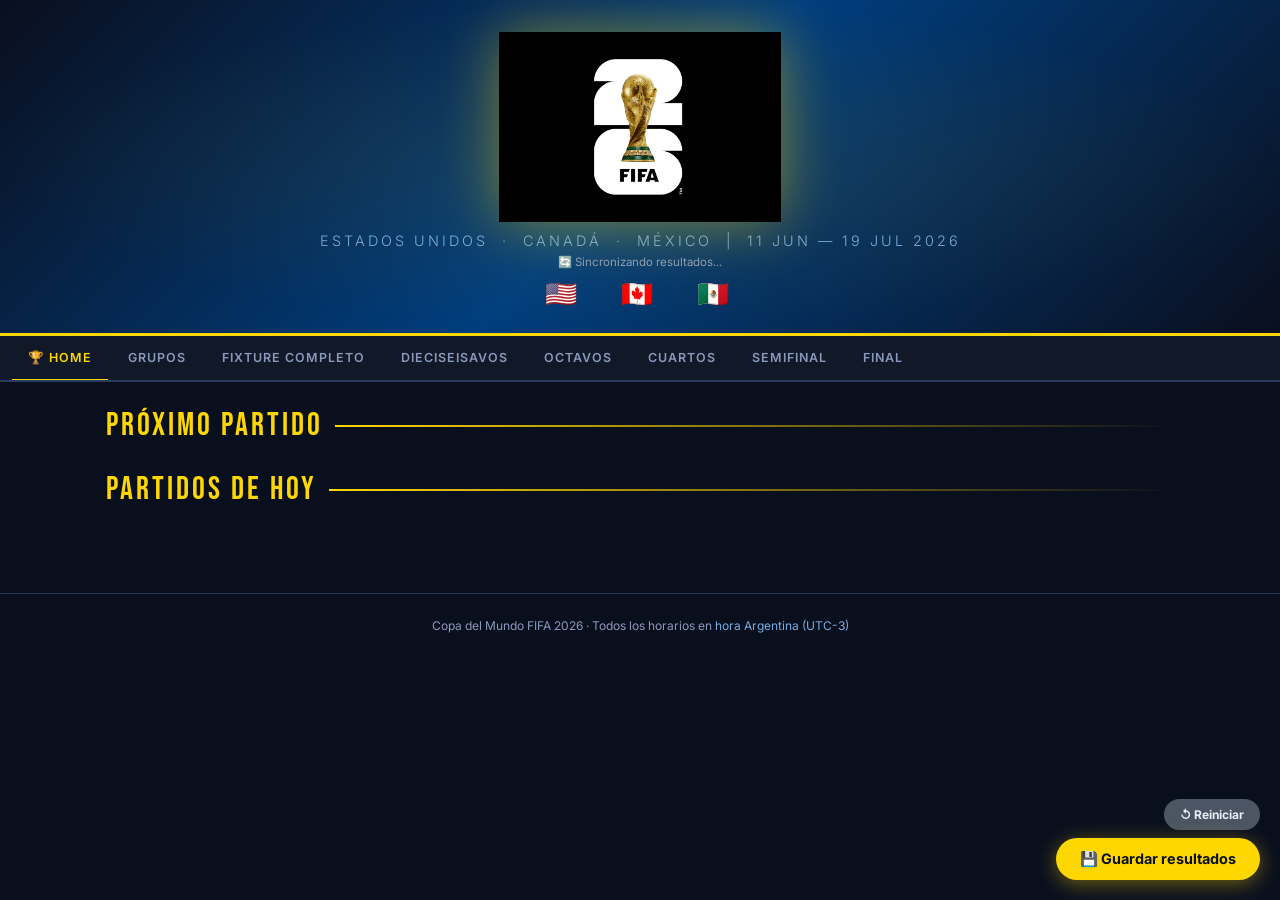
==== index.html @ e71cfb86 "Update index.html" ====
<!DOCTYPE html>
<html lang="es">
<head>
<meta charset="UTF-8">
<meta name="viewport" content="width=device-width, initial-scale=1.0">
<title>🏆 Mundial 2026 — Fixture Completo</title>
<style>
@import url('https://fonts.googleapis.com/css2?family=Bebas+Neue&family=Inter:wght@300;400;500;600;700&family=Noto+Color+Emoji&display=swap');
:root {
  --oro:#FFD700;--oro-oscuro:#C9A800;--azul-fifa:#003E7E;
  --bg:#0A0F1E;--bg2:#111827;--bg3:#1A2340;--card:#1E2B45;
  --borde:#2A3A5C;--texto:#E8EDF5;--gris:#8899BB;
  --arg1:#74ACDF;--arg2:#FFFFFF;
}
*{margin:0;padding:0;box-sizing:border-box;}
body{background:var(--bg);color:var(--texto);font-family:'Inter','Noto Color Emoji',sans-serif;min-height:100vh;}
.hero{background:linear-gradient(135deg,#0A0F1E 0%,#003E7E 50%,#0A0F1E 100%);text-align:center;padding:32px 20px 24px;border-bottom:3px solid var(--oro);position:relative;}
.hero::before{content:'';position:absolute;inset:0;background:radial-gradient(ellipse at 50% 50%,rgba(255,215,0,.08) 0%,transparent 70%);pointer-events:none;}
.hero-logo{height:190px;width:auto;object-fit:contain;margin-bottom:6px;filter:drop-shadow(0 0 30px rgba(255,215,0,.45));position:relative;}
@media(max-width:600px){.hero-logo{height:130px;}}
.hero-sub{font-size:.9rem;color:var(--arg1);letter-spacing:3px;text-transform:uppercase;font-weight:300;}
.hero-flags{font-size:26px;margin-top:10px;letter-spacing:6px;font-family:'Noto Color Emoji',sans-serif;}
.nav{display:flex;overflow-x:auto;background:var(--bg2);border-bottom:2px solid var(--borde);padding:0 12px;gap:4px;position:sticky;top:0;z-index:100;scrollbar-width:none;}
.nav::-webkit-scrollbar{display:none;}
.tab-btn{padding:14px 16px;background:none;border:none;color:var(--gris);font-family:'Inter',sans-serif;font-weight:600;font-size:.78rem;letter-spacing:1px;text-transform:uppercase;cursor:pointer;white-space:nowrap;border-bottom:3px solid transparent;margin-bottom:-2px;transition:color .2s,border-color .2s;}
.tab-btn:hover{color:var(--texto);}
.tab-btn.active{color:var(--oro);border-bottom-color:var(--oro);}
.section{display:none;padding:24px 16px 64px;max-width:1100px;margin:0 auto;}
.section.active{display:block;}
.arg-banner{background:linear-gradient(135deg,var(--arg1) 0%,#fff 50%,var(--arg1) 100%);border-radius:12px;padding:16px 24px;margin-bottom:24px;display:flex;align-items:center;gap:16px;color:#003087;}
.arg-banner .flag{font-size:40px;font-family:'Noto Color Emoji',sans-serif;}
.arg-banner h2{font-family:'Bebas Neue',sans-serif;font-size:1.8rem;letter-spacing:2px;}
.arg-banner p{font-size:.85rem;font-weight:500;opacity:.8;}
.sec-title{font-family:'Bebas Neue',sans-serif;font-size:2rem;letter-spacing:3px;color:var(--oro);margin-bottom:20px;display:flex;align-items:center;gap:12px;}
.sec-title::after{content:'';flex:1;height:2px;background:linear-gradient(90deg,var(--oro) 0%,transparent 100%);}
.grupos-grid{display:grid;grid-template-columns:repeat(auto-fill,minmax(320px,1fr));gap:20px;}
.grupo-card{background:var(--card);border:1px solid var(--borde);border-radius:12px;overflow:hidden;}
.grupo-header{background:var(--azul-fifa);padding:12px 16px;display:flex;justify-content:space-between;align-items:center;}
.grupo-header h3{font-family:'Bebas Neue',sans-serif;font-size:1.3rem;letter-spacing:2px;color:var(--oro);}
.grupo-header .equipo-list{font-size:1.1rem;font-family:'Noto Color Emoji',sans-serif;}
.tabla-pos{width:100%;border-collapse:collapse;font-size:.82rem;}
.tabla-pos thead tr{background:var(--bg3);}
.tabla-pos th{padding:8px;text-align:center;color:var(--gris);font-weight:600;font-size:.7rem;letter-spacing:1px;text-transform:uppercase;}
.tabla-pos th:first-child{text-align:left;padding-left:12px;}
.tabla-pos td{padding:8px;text-align:center;border-top:1px solid var(--borde);}
.tabla-pos td:first-child{text-align:left;padding-left:12px;font-weight:600;}
.tabla-pos tr.clasifica td{background:rgba(0,102,51,.15);}
.tabla-pos tr.clasifica-3ro td{background:rgba(0,62,126,.15);}
.tabla-pos .pts{font-weight:700;color:var(--oro);}
.dg-pos{color:#4ade80;}.dg-neg{color:#f87171;}
.dia-grupo{margin-bottom:28px;}
.dia-label{font-size:.75rem;font-weight:700;letter-spacing:2px;text-transform:uppercase;color:var(--gris);padding:6px 12px;background:var(--bg3);border-radius:6px;margin-bottom:10px;display:inline-block;}
.partido-row{background:var(--card);border:1px solid var(--borde);border-radius:10px;padding:14px 16px;margin-bottom:8px;display:grid;grid-template-columns:1fr auto 1fr;align-items:center;gap:12px;transition:border-color .2s;}
.partido-row:hover{border-color:var(--arg1);}
.partido-row.argentina{border-left:4px solid var(--arg1);background:linear-gradient(90deg,rgba(116,172,223,.08),var(--card));}
.equipo-lado{display:flex;align-items:center;gap:10px;min-width:0;}
.equipo-lado.derecha{flex-direction:row-reverse;text-align:right;}
.bandera{font-size:22px;flex-shrink:0;font-family:'Noto Color Emoji',sans-serif;}
.equipo-nombre{font-weight:600;font-size:.92rem;overflow:hidden;text-overflow:ellipsis;white-space:nowrap;}
.equipo-nombre small{display:block;font-size:.68rem;color:var(--gris);font-weight:400;margin-top:1px;}
.marcador{display:flex;align-items:center;gap:6px;flex-shrink:0;}
.gol-input{width:42px;height:42px;background:var(--bg3);border:2px solid var(--borde);border-radius:8px;color:var(--texto);font-size:1.3rem;font-weight:700;text-align:center;cursor:pointer;transition:border-color .2s,background .2s;-moz-appearance:textfield;}
.gol-input::-webkit-outer-spin-button,.gol-input::-webkit-inner-spin-button{-webkit-appearance:none;}
.gol-input:focus{outline:none;border-color:var(--oro);background:var(--bg2);}
.gol-input.filled{background:rgba(255,215,0,.08);border-color:var(--oro-oscuro);}
.gol-input:disabled{opacity:.3;cursor:not-allowed;}
.vs-sep{color:var(--gris);font-size:.75rem;font-weight:700;}
.hora-badge{font-size:.72rem;color:var(--arg1);font-weight:600;display:block;text-align:center;margin-top:3px;}
.sede-badge{font-size:.65rem;color:var(--gris);display:block;text-align:center;}
.arg-match-banner{background:linear-gradient(90deg,rgba(116,172,223,.15),rgba(116,172,223,.05));border:1px solid var(--arg1);border-radius:10px;padding:10px 16px;margin-bottom:16px;font-size:.8rem;color:var(--arg1);display:flex;align-items:center;gap:8px;}
.elim-section{background:var(--card);border:1px solid var(--borde);border-radius:12px;padding:20px;margin-bottom:24px;}
.elim-title{font-family:'Bebas Neue',sans-serif;font-size:1.4rem;letter-spacing:2px;color:var(--oro);margin-bottom:16px;border-bottom:1px solid var(--borde);padding-bottom:10px;}
.bracket-grid{display:grid;grid-template-columns:repeat(auto-fill,minmax(280px,1fr));gap:12px;}
.bracket-match{background:var(--bg3);border:1px solid var(--borde);border-radius:8px;overflow:hidden;}
.bracket-match-header{background:var(--bg2);padding:6px 12px;font-size:.68rem;color:var(--gris);font-weight:700;letter-spacing:1px;text-transform:uppercase;display:flex;justify-content:space-between;}
.bracket-equipo{display:flex;align-items:center;gap:10px;padding:10px 12px;border-bottom:1px solid var(--borde);}
.bracket-equipo:last-child{border-bottom:none;}
.bracket-equipo .bandera{font-size:18px;}
.bracket-equipo .nombre{font-weight:600;font-size:.85rem;flex:1;}
.bracket-equipo .nombre.pendiente{color:var(--gris);font-style:italic;font-size:.75rem;font-weight:400;}
  .bracket-equipo .bnd-small{font-size:16px;min-width:20px;text-align:center;color:var(--gris);}
.bracket-equipo .gol-input{width:36px;height:36px;font-size:1.1rem;}
.bracket-equipo.ganador{background:rgba(255,215,0,.07);}
.bracket-equipo.ganador .nombre{color:var(--oro);}
.clasificados-panel{background:var(--card);border:1px solid var(--borde);border-radius:12px;padding:20px;margin-bottom:24px;}
.cls-grid{display:grid;grid-template-columns:repeat(auto-fill,minmax(150px,1fr));gap:10px;margin-top:12px;}
.cls-item{background:var(--bg3);border:1px solid var(--borde);border-radius:8px;padding:10px;text-align:center;font-size:.8rem;}
.cls-item .bnd{font-size:22px;margin-bottom:4px;font-family:'Noto Color Emoji',sans-serif;}
.cls-item .nmbr{font-weight:600;font-size:.85rem;}
.cls-item .pos{font-size:.68rem;color:var(--gris);margin-top:2px;}
.cls-item.argentina-cls{border-color:var(--arg1);background:rgba(116,172,223,.1);}
.terceros-tabla{width:100%;border-collapse:collapse;font-size:.82rem;margin-bottom:16px;}
.terceros-tabla th{background:var(--bg3);padding:8px 12px;text-align:left;color:var(--gris);font-size:.7rem;font-weight:700;letter-spacing:1px;text-transform:uppercase;}
.terceros-tabla td{padding:8px 12px;border-top:1px solid var(--borde);}
.terceros-tabla tr.clasificado-3ro td{background:rgba(0,62,126,.15);}
.terceros-tabla .pts{font-weight:700;color:var(--oro);}
.save-bar{position:fixed;bottom:20px;right:20px;z-index:200;display:flex;flex-direction:column;gap:8px;align-items:flex-end;}
.save-btn{background:var(--oro);color:#0A0F1E;border:none;border-radius:50px;padding:12px 24px;font-family:'Inter',sans-serif;font-weight:700;font-size:.9rem;cursor:pointer;box-shadow:0 4px 20px rgba(255,215,0,.4);transition:transform .15s,box-shadow .15s;}
.save-btn:hover{transform:scale(1.05);box-shadow:0 6px 28px rgba(255,215,0,.6);}
.save-btn.reset{background:#4B5563;color:var(--texto);box-shadow:none;font-size:.75rem;padding:8px 16px;}
.saved-msg{background:#1A3A2A;color:#4ade80;border:1px solid #2d6a4f;border-radius:8px;padding:8px 16px;font-size:.8rem;font-weight:600;opacity:0;transition:opacity .3s;}
.saved-msg.show{opacity:1;}
footer{text-align:center;padding:24px;color:var(--gris);font-size:.75rem;border-top:1px solid var(--borde);}
footer span{color:var(--arg1);}
@media(max-width:600px){.equipo-nombre{font-size:.8rem;}.gol-input{width:38px;height:38px;font-size:1.1rem;}.partido-row{padding:10px 12px;gap:8px;}}

.home-card{
  background:#111827;
  border:1px solid #1f2937;
  border-radius:14px;
  padding:20px;
  margin-bottom:20px;
  text-align:center;
}

.home-teams{
  display:flex;
  justify-content:space-between;
  align-items:center;
  font-size:1.3rem;
}

.countdown{
  display:flex;
  justify-content:center;
  gap:10px;
  margin-top:20px;
}

.cd{
  background:#0f172a;
  padding:10px;
  border-radius:10px;
  min-width:70px;
}

.cd-num{
  font-size:1.4rem;
  font-weight:bold;
}


</style>
</head>
<body>

<div class="hero">
  <img src="[data-uri]" alt="FIFA World Cup 2026" class="hero-logo">
  <p class="hero-sub">Estados Unidos &nbsp;·&nbsp; Canadá &nbsp;·&nbsp; México &nbsp;|&nbsp; 11 Jun — 19 Jul 2026</p>
  <div id="sync-status" style="font-size:.72rem;color:var(--gris);margin-top:6px;">🔄 Sincronizando resultados...</div>
  <div class="hero-flags">🇺🇸 🇨🇦 🇲🇽</div>
</div>

<nav class="nav">
  <button class="tab-btn active" onclick="showTab('home',this)">🏆 Home</button>
  <button class="tab-btn" onclick="showTab('grupos',this)">Grupos</button>
  <button class="tab-btn" onclick="showTab('fixture',this)">Fixture Completo</button>
  <button class="tab-btn" onclick="showTab('dieciseisavos',this)">Dieciseisavos</button>
  <button class="tab-btn" onclick="showTab('octavos',this)">Octavos</button>
  <button class="tab-btn" onclick="showTab('cuartos',this)">Cuartos</button>
  <button class="tab-btn" onclick="showTab('semis',this)">Semifinal</button>
  <button class="tab-btn" onclick="showTab('final',this)">Final</button>
</nav>

<div id="tab-home" class="section active">
  <div class="sec-title">Próximo Partido</div>
  <div id="next-match-panel"></div>
  <div class="sec-title" style="margin-top:25px">
    Partidos de Hoy
  </div>
  <div id="today-matches"></div>
</div>

<!-- GRUPOS -->
<div id="tab-grupos" class="section">
  <div class="sec-title">Fase de Grupos</div>
  <div style="margin-bottom:16px;font-size:.82rem;color:var(--gris);">Los 2 primeros de cada grupo + los 8 mejores terceros clasifican a dieciseisavos.</div>
  <div class="grupos-grid" id="grupos-container"></div>
  <div style="margin-top:32px;" class="sec-title">Mejores Terceros</div>
  <div class="clasificados-panel">
    <div style="font-size:.82rem;color:var(--gris);margin-bottom:12px;">De los 12 grupos, los 8 mejores terceros clasifican. Ordenados por puntos, diferencia de gol y goles a favor.</div>
    <table class="terceros-tabla" id="tabla-terceros">
      <thead><tr><th>#</th><th>Equipo</th><th>Grupo</th><th>J</th><th>G</th><th>E</th><th>P</th><th>GF</th><th>GC</th><th>DG</th><th>Pts</th></tr></thead>
      <tbody></tbody>
    </table>
  </div>
</div>

<!-- FIXTURE -->
<div id="tab-fixture" class="section">
  <div class="sec-title">Fixture Completo</div>
  <div style="font-size:.82rem;color:var(--gris);margin-bottom:20px;">Todos los horarios en hora Argentina (UTC-3). Ingresá los resultados para actualizar las tablas y el bracket.</div>
  <div id="fixture-completo"></div>
</div>

<!-- DIECISEISAVOS -->
<div id="tab-dieciseisavos" class="section">
  <div class="sec-title">Dieciseisavos de Final</div>
  <div style="font-size:.82rem;color:var(--gris);margin-bottom:16px;">32 clasificados: 1° y 2° de cada grupo + 8 mejores terceros. Los equipos aparecen automáticamente al cargar resultados de grupos.</div>
  <div class="clasificados-panel" style="margin-bottom:24px;">
    <div class="elim-title">32 Clasificados</div>
    <div id="cls-info" style="font-size:.8rem;color:var(--gris);margin-bottom:8px;">Los clasificados se mostrarán a medida que se carguen resultados.</div>
    <div class="cls-grid" id="grid-clasificados-16"></div>
  </div>
  <div class="elim-section">
    <div class="elim-title">16 Partidos — 28 Jun al 3 Jul 2026</div>
    <div class="bracket-grid" id="bracket-r16"></div>
  </div>
</div>

<!-- OCTAVOS -->
<div id="tab-octavos" class="section">
  <div class="sec-title">Octavos de Final</div>
  <div style="font-size:.82rem;color:var(--gris);margin-bottom:16px;">Se completa con los ganadores de dieciseisavos.</div>
  <div class="elim-section">
    <div class="elim-title">8 Partidos — 4 al 7 Jul 2026</div>
    <div class="bracket-grid" id="bracket-qf"></div>
  </div>
</div>

<!-- CUARTOS -->
<div id="tab-cuartos" class="section">
  <div class="sec-title">Cuartos de Final</div>
  <div style="font-size:.82rem;color:var(--gris);margin-bottom:16px;">Se completa con los ganadores de octavos.</div>
  <div class="elim-section">
    <div class="elim-title">4 Partidos — 9 al 11 Jul 2026</div>
    <div class="bracket-grid" id="bracket-sf"></div>
  </div>
</div>

<!-- SEMIFINAL -->
<div id="tab-semis" class="section">
  <div class="sec-title">Semifinales</div>
  <div style="font-size:.82rem;color:var(--gris);margin-bottom:16px;">Se completa con los ganadores de cuartos.</div>
  <div class="elim-section">
    <div class="elim-title">2 Partidos — 14 y 15 Jul 2026</div>
    <div class="bracket-grid" id="bracket-semi"></div>
  </div>
  <div class="elim-section" style="margin-top:20px;">
    <div class="elim-title">Tercer Puesto — 18 Jul · Miami</div>
    <div class="bracket-grid" id="bracket-ter"></div>
  </div>
</div>

<!-- FINAL -->
<div id="tab-final" class="section">
  <div class="sec-title">La Gran Final</div>
  <div style="text-align:center;padding:16px 0 24px;">
    <div style="font-size:3rem;margin-bottom:6px;">🏆</div>
    <div style="font-family:'Bebas Neue',sans-serif;font-size:1.8rem;color:var(--gris);letter-spacing:3px;">19 de Julio de 2026</div>
    <div style="color:var(--gris);font-size:.85rem;margin-top:4px;">MetLife Stadium · East Rutherford, Nueva Jersey</div>
  </div>
  <div class="elim-section">
    <div class="elim-title">Final — 19 Jul 2026 · Nueva Jersey</div>
    <div class="bracket-grid" id="bracket-fin"></div>
  </div>
  <div id="campeon-panel" style="display:none;text-align:center;padding:32px;background:var(--card);border-radius:16px;border:2px solid var(--oro);margin-top:20px;">
    <div style="font-size:4rem;">🏆</div>
    <div style="font-family:'Bebas Neue',sans-serif;font-size:2.5rem;color:var(--oro);letter-spacing:4px;margin-top:8px;">CAMPEÓN DEL MUNDO 2026</div>
    <div id="campeon-nombre" style="font-size:2rem;margin-top:12px;"></div>
  </div>
</div>

<!-- SAVE BAR -->
<div class="save-bar">
  <div class="saved-msg" id="saved-msg">✓ Resultados guardados</div>
  <button class="save-btn reset" onclick="resetAll()">↺ Reiniciar</button>
  <button class="save-btn" onclick="saveAll()">💾 Guardar resultados</button>
</div>

<footer><p>Copa del Mundo FIFA 2026 · Todos los horarios en <span>hora Argentina (UTC-3)</span></p></footer>

<script>
// ============================================================
// DATOS GRUPOS
// ============================================================
const GRUPOS = {
  A:{equipos:[{nombre:'México',bandera:'🇲🇽'},{nombre:'Sudáfrica',bandera:'🇿🇦'},{nombre:'Corea del Sur',bandera:'🇰🇷'},{nombre:'Rep. Checa',bandera:'🇨🇿'}]},
  B:{equipos:[{nombre:'Canadá',bandera:'🇨🇦'},{nombre:'Bosnia-Herz.',bandera:'🇧🇦'},{nombre:'Qatar',bandera:'🇶🇦'},{nombre:'Suiza',bandera:'🇨🇭'}]},
  C:{equipos:[{nombre:'Brasil',bandera:'🇧🇷'},{nombre:'Marruecos',bandera:'🇲🇦'},{nombre:'Haití',bandera:'🇭🇹'},{nombre:'Escocia',bandera:'🏴󠁧󠁢󠁳󠁣󠁴󠁿'}]},
  D:{equipos:[{nombre:'EE.UU.',bandera:'🇺🇸'},{nombre:'Paraguay',bandera:'🇵🇾'},{nombre:'Australia',bandera:'🇦🇺'},{nombre:'Turquía',bandera:'🇹🇷'}]},
  E:{equipos:[{nombre:'Alemania',bandera:'🇩🇪'},{nombre:'Curazao',bandera:'🇨🇼'},{nombre:'Costa de Marfil',bandera:'🇨🇮'},{nombre:'Ecuador',bandera:'🇪🇨'}]},
  F:{equipos:[{nombre:'Países Bajos',bandera:'🇳🇱'},{nombre:'Japón',bandera:'🇯🇵'},{nombre:'Suecia',bandera:'🇸🇪'},{nombre:'Túnez',bandera:'🇹🇳'}]},
  G:{equipos:[{nombre:'Bélgica',bandera:'🇧🇪'},{nombre:'Egipto',bandera:'🇪🇬'},{nombre:'Irán',bandera:'🇮🇷'},{nombre:'Nueva Zelanda',bandera:'🇳🇿'}]},
  H:{equipos:[{nombre:'España',bandera:'🇪🇸'},{nombre:'Cabo Verde',bandera:'🇨🇻'},{nombre:'Arabia Saudita',bandera:'🇸🇦'},{nombre:'Uruguay',bandera:'🇺🇾'}]},
  I:{equipos:[{nombre:'Francia',bandera:'🇫🇷'},{nombre:'Senegal',bandera:'🇸🇳'},{nombre:'Irak',bandera:'🇮🇶'},{nombre:'Noruega',bandera:'🇳🇴'}]},
  J:{equipos:[{nombre:'Argentina',bandera:'🇦🇷'},{nombre:'Argelia',bandera:'🇩🇿'},{nombre:'Austria',bandera:'🇦🇹'},{nombre:'Jordania',bandera:'🇯🇴'}]},
  K:{equipos:[{nombre:'Portugal',bandera:'🇵🇹'},{nombre:'RD Congo',bandera:'🇨🇩'},{nombre:'Uzbekistán',bandera:'🇺🇿'},{nombre:'Colombia',bandera:'🇨🇴'}]},
  L:{equipos:[{nombre:'Inglaterra',bandera:'🏴󠁧󠁢󠁥󠁮󠁧󠁿'},{nombre:'Croacia',bandera:'🇭🇷'},{nombre:'Ghana',bandera:'🇬🇭'},{nombre:'Panamá',bandera:'🇵🇦'}]},
};

// ============================================================
// FIXTURE FASE DE GRUPOS
// ============================================================
const PARTIDOS_GRUPOS = [
  {id:'A1',g:'A',h:'México',v:'Sudáfrica',fecha:'Jue 11 Jun',hora:'16:00',sede:'Ciudad de México'},
  {id:'A2',g:'A',h:'Corea del Sur',v:'Rep. Checa',fecha:'Jue 11 Jun',hora:'23:00',sede:'Guadalajara'},
  {id:'B1',g:'B',h:'Canadá',v:'Bosnia-Herz.',fecha:'Vie 12 Jun',hora:'16:00',sede:'Toronto'},
  {id:'D1',g:'D',h:'EE.UU.',v:'Paraguay',fecha:'Vie 12 Jun',hora:'22:00',sede:'Los Ángeles'},
  {id:'B2',g:'B',h:'Qatar',v:'Suiza',fecha:'Sáb 13 Jun',hora:'16:00',sede:'San Francisco'},
  {id:'C1',g:'C',h:'Brasil',v:'Marruecos',fecha:'Sáb 13 Jun',hora:'19:00',sede:'Nueva Jersey'},
  {id:'C2',g:'C',h:'Haití',v:'Escocia',fecha:'Sáb 13 Jun',hora:'22:00',sede:'Boston'},
  {id:'D2',g:'D',h:'Australia',v:'Turquía',fecha:'Dom 14 Jun',hora:'01:00',sede:'Vancouver'},
  {id:'E1',g:'E',h:'Alemania',v:'Curazao',fecha:'Dom 14 Jun',hora:'14:00',sede:'Houston'},
  {id:'F1',g:'F',h:'Países Bajos',v:'Japón',fecha:'Dom 14 Jun',hora:'17:00',sede:'Dallas'},
  {id:'E2',g:'E',h:'Costa de Marfil',v:'Ecuador',fecha:'Dom 14 Jun',hora:'20:00',sede:'Philadelphia'},
  {id:'F2',g:'F',h:'Suecia',v:'Túnez',fecha:'Dom 14 Jun',hora:'23:00',sede:'Monterrey'},
  {id:'H1',g:'H',h:'España',v:'Cabo Verde',fecha:'Lun 15 Jun',hora:'13:00',sede:'Atlanta'},
  {id:'G1',g:'G',h:'Bélgica',v:'Egipto',fecha:'Lun 15 Jun',hora:'16:00',sede:'Seattle'},
  {id:'H2',g:'H',h:'Arabia Saudita',v:'Uruguay',fecha:'Lun 15 Jun',hora:'19:00',sede:'Miami'},
  {id:'G2',g:'G',h:'Irán',v:'Nueva Zelanda',fecha:'Lun 15 Jun',hora:'22:00',sede:'Los Ángeles'},
  {id:'I1',g:'I',h:'Francia',v:'Senegal',fecha:'Mar 16 Jun',hora:'16:00',sede:'Nueva Jersey'},
  {id:'I2',g:'I',h:'Irak',v:'Noruega',fecha:'Mar 16 Jun',hora:'19:00',sede:'Boston'},
  {id:'J1',g:'J',h:'Argentina',v:'Argelia',fecha:'Mar 16 Jun',hora:'22:00',sede:'Kansas City (Arrowhead)'},
  {id:'J2',g:'J',h:'Austria',v:'Jordania',fecha:'Mié 17 Jun',hora:'00:00',sede:'San Francisco (Levis)'},
  {id:'K1',g:'K',h:'Portugal',v:'RD Congo',fecha:'Mié 17 Jun',hora:'14:00',sede:'Houston'},
  {id:'L1',g:'L',h:'Inglaterra',v:'Croacia',fecha:'Mié 17 Jun',hora:'17:00',sede:'Dallas'},
  {id:'L2',g:'L',h:'Ghana',v:'Panamá',fecha:'Mié 17 Jun',hora:'20:00',sede:'Toronto'},
  {id:'K2',g:'K',h:'Uzbekistán',v:'Colombia',fecha:'Mié 17 Jun',hora:'23:00',sede:'Ciudad de México'},
  {id:'A3',g:'A',h:'Rep. Checa',v:'Sudáfrica',fecha:'Jue 18 Jun',hora:'13:00',sede:'Atlanta'},
  {id:'B3',g:'B',h:'Suiza',v:'Bosnia-Herz.',fecha:'Jue 18 Jun',hora:'16:00',sede:'Los Ángeles'},
  {id:'B4',g:'B',h:'Canadá',v:'Qatar',fecha:'Jue 18 Jun',hora:'19:00',sede:'Vancouver'},
  {id:'A4',g:'A',h:'México',v:'Corea del Sur',fecha:'Jue 18 Jun',hora:'22:00',sede:'Guadalajara'},
  {id:'D3',g:'D',h:'EE.UU.',v:'Australia',fecha:'Vie 19 Jun',hora:'16:00',sede:'Seattle'},
  {id:'C3',g:'C',h:'Escocia',v:'Marruecos',fecha:'Vie 19 Jun',hora:'19:00',sede:'Boston'},
  {id:'C4',g:'C',h:'Brasil',v:'Haití',fecha:'Vie 19 Jun',hora:'21:30',sede:'Philadelphia'},
  {id:'D4',g:'D',h:'Turquía',v:'Paraguay',fecha:'Sáb 20 Jun',hora:'00:00',sede:'San Francisco'},
  {id:'F3',g:'F',h:'Países Bajos',v:'Suecia',fecha:'Sáb 20 Jun',hora:'14:00',sede:'Houston'},
  {id:'E3',g:'E',h:'Alemania',v:'Costa de Marfil',fecha:'Sáb 20 Jun',hora:'17:00',sede:'Toronto'},
  {id:'E4',g:'E',h:'Ecuador',v:'Curazao',fecha:'Sáb 20 Jun',hora:'23:00',sede:'Kansas City'},
  {id:'F4',g:'F',h:'Túnez',v:'Japón',fecha:'Dom 21 Jun',hora:'01:00',sede:'Monterrey'},
  {id:'H3',g:'H',h:'España',v:'Arabia Saudita',fecha:'Dom 21 Jun',hora:'13:00',sede:'Atlanta'},
  {id:'G3',g:'G',h:'Bélgica',v:'Irán',fecha:'Dom 21 Jun',hora:'16:00',sede:'Los Ángeles'},
  {id:'H4',g:'H',h:'Uruguay',v:'Cabo Verde',fecha:'Dom 21 Jun',hora:'19:00',sede:'Miami'},
  {id:'G4',g:'G',h:'Nueva Zelanda',v:'Egipto',fecha:'Dom 21 Jun',hora:'22:00',sede:'Vancouver'},
  {id:'J3',g:'J',h:'Argentina',v:'Austria',fecha:'Lun 22 Jun',hora:'14:00',sede:'Dallas (AT&T Stadium)'},
  {id:'I3',g:'I',h:'Francia',v:'Irak',fecha:'Lun 22 Jun',hora:'18:00',sede:'Philadelphia'},
  {id:'I4',g:'I',h:'Noruega',v:'Senegal',fecha:'Lun 22 Jun',hora:'21:00',sede:'Nueva Jersey'},
  {id:'J4',g:'J',h:'Jordania',v:'Argelia',fecha:'Mar 23 Jun',hora:'00:00',sede:'San Francisco (Levis)'},
  {id:'K3',g:'K',h:'Portugal',v:'Uzbekistán',fecha:'Mar 23 Jun',hora:'14:00',sede:'Houston'},
  {id:'L3',g:'L',h:'Inglaterra',v:'Ghana',fecha:'Mar 23 Jun',hora:'17:00',sede:'Boston'},
  {id:'L4',g:'L',h:'Panamá',v:'Croacia',fecha:'Mar 23 Jun',hora:'20:00',sede:'Toronto'},
  {id:'K4',g:'K',h:'Colombia',v:'RD Congo',fecha:'Mar 23 Jun',hora:'23:00',sede:'Guadalajara'},
  {id:'B5',g:'B',h:'Suiza',v:'Canadá',fecha:'Mié 24 Jun',hora:'16:00',sede:'Vancouver'},
  {id:'B6',g:'B',h:'Bosnia-Herz.',v:'Qatar',fecha:'Mié 24 Jun',hora:'16:00',sede:'Atlanta'},
  {id:'A5',g:'A',h:'Sudáfrica',v:'Corea del Sur',fecha:'Mié 24 Jun',hora:'22:00',sede:'Miami'},
  {id:'A6',g:'A',h:'México',v:'Rep. Checa',fecha:'Mié 24 Jun',hora:'22:00',sede:'Los Ángeles'},
  {id:'C5',g:'C',h:'Marruecos',v:'Haití',fecha:'Jue 25 Jun',hora:'16:00',sede:'Seattle'},
  {id:'C6',g:'C',h:'Escocia',v:'Brasil',fecha:'Jue 25 Jun',hora:'16:00',sede:'Boston'},
  {id:'D5',g:'D',h:'Paraguay',v:'Australia',fecha:'Jue 25 Jun',hora:'22:00',sede:'Kansas City'},
  {id:'D6',g:'D',h:'Turquía',v:'EE.UU.',fecha:'Jue 25 Jun',hora:'22:00',sede:'Houston'},
  {id:'E5',g:'E',h:'Curazao',v:'Costa de Marfil',fecha:'Vie 26 Jun',hora:'16:00',sede:'Philadelphia'},
  {id:'E6',g:'E',h:'Ecuador',v:'Alemania',fecha:'Vie 26 Jun',hora:'16:00',sede:'Dallas'},
  {id:'F5',g:'F',h:'Japón',v:'Suecia',fecha:'Vie 26 Jun',hora:'22:00',sede:'Monterrey'},
  {id:'F6',g:'F',h:'Túnez',v:'Países Bajos',fecha:'Vie 26 Jun',hora:'22:00',sede:'Toronto'},
  {id:'G5',g:'G',h:'Egipto',v:'Bélgica',fecha:'Sáb 27 Jun',hora:'16:00',sede:'Ciudad de México'},
  {id:'G6',g:'G',h:'Nueva Zelanda',v:'Irán',fecha:'Sáb 27 Jun',hora:'16:00',sede:'Los Ángeles'},
  {id:'H5',g:'H',h:'Cabo Verde',v:'Arabia Saudita',fecha:'Sáb 27 Jun',hora:'22:00',sede:'Houston'},
  {id:'H6',g:'H',h:'Uruguay',v:'España',fecha:'Sáb 27 Jun',hora:'22:00',sede:'Atlanta'},
  {id:'J5',g:'J',h:'Jordania',v:'Argentina',fecha:'Sáb 27 Jun',hora:'23:00',sede:'Dallas (AT&T Stadium)'},
  {id:'J6',g:'J',h:'Argelia',v:'Austria',fecha:'Sáb 27 Jun',hora:'23:00',sede:'Dallas (AT&T Stadium)'},
  {id:'I5',g:'I',h:'Senegal',v:'Francia',fecha:'Dom 28 Jun',hora:'16:00',sede:'Guadalajara'},
  {id:'I6',g:'I',h:'Noruega',v:'Irak',fecha:'Dom 28 Jun',hora:'16:00',sede:'Nueva Jersey'},
  {id:'K5',g:'K',h:'RD Congo',v:'Portugal',fecha:'Dom 28 Jun',hora:'22:00',sede:'Seattle'},
  {id:'K6',g:'K',h:'Colombia',v:'Uzbekistán',fecha:'Dom 28 Jun',hora:'22:00',sede:'Houston'},
  {id:'L5',g:'L',h:'Croacia',v:'Ghana',fecha:'Lun 29 Jun',hora:'16:00',sede:'Vancouver'},
  {id:'L6',g:'L',h:'Panamá',v:'Inglaterra',fecha:'Lun 29 Jun',hora:'16:00',sede:'Miami'},
];

// ============================================================
// BRACKET OFICIAL FIFA 2026
// ============================================================
const BRACKET = {
  r16:[
    {id:'R16_1', s1:{tipo:'pos',grupo:'A',pos:2}, s2:{tipo:'pos',grupo:'B',pos:2}, fecha:'28 Jun',sede:'Los Ángeles'},
    {id:'R16_2', s1:{tipo:'pos',grupo:'E',pos:1}, s2:{tipo:'3ro',grupos:['A','B','C','D','F']}, fecha:'29 Jun',sede:'Houston'},
    {id:'R16_3', s1:{tipo:'pos',grupo:'F',pos:1}, s2:{tipo:'pos',grupo:'C',pos:2}, fecha:'29 Jun',sede:'Boston'},
    {id:'R16_4', s1:{tipo:'pos',grupo:'C',pos:1}, s2:{tipo:'pos',grupo:'F',pos:2}, fecha:'29 Jun',sede:'Monterrey'},
    {id:'R16_5', s1:{tipo:'pos',grupo:'I',pos:1}, s2:{tipo:'3ro',grupos:['C','D','F','G','H']}, fecha:'30 Jun',sede:'Dallas'},
    {id:'R16_6', s1:{tipo:'pos',grupo:'E',pos:2}, s2:{tipo:'pos',grupo:'I',pos:2}, fecha:'30 Jun',sede:'Nueva Jersey'},
    {id:'R16_7', s1:{tipo:'pos',grupo:'A',pos:1}, s2:{tipo:'3ro',grupos:['C','E','F','H','I']}, fecha:'30 Jun',sede:'Ciudad de México'},
    {id:'R16_8', s1:{tipo:'pos',grupo:'D',pos:1}, s2:{tipo:'3ro',grupos:['B','E','F','I','J']}, fecha:'1 Jul',sede:'Seattle'},
    {id:'R16_9', s1:{tipo:'pos',grupo:'G',pos:1}, s2:{tipo:'3ro',grupos:['A','E','H','I','J']}, fecha:'1 Jul',sede:'San Francisco'},
    {id:'R16_10',s1:{tipo:'pos',grupo:'L',pos:1}, s2:{tipo:'3ro',grupos:['E','H','I','J','K']}, fecha:'1 Jul',sede:'Atlanta'},
    {id:'R16_11',s1:{tipo:'pos',grupo:'K',pos:2}, s2:{tipo:'pos',grupo:'L',pos:2}, fecha:'2 Jul',sede:'Los Ángeles'},
    {id:'R16_12',s1:{tipo:'pos',grupo:'H',pos:1}, s2:{tipo:'pos',grupo:'J',pos:2}, fecha:'2 Jul',sede:'Toronto'},
    {id:'R16_13',s1:{tipo:'pos',grupo:'B',pos:1}, s2:{tipo:'3ro',grupos:['E','F','G','I','J']}, fecha:'2 Jul',sede:'Vancouver'},
    {id:'R16_14',s1:{tipo:'pos',grupo:'J',pos:1}, s2:{tipo:'pos',grupo:'H',pos:2}, fecha:'3 Jul',sede:'Dallas'},
    {id:'R16_15',s1:{tipo:'pos',grupo:'K',pos:1}, s2:{tipo:'3ro',grupos:['D','E','I','J','L']}, fecha:'3 Jul',sede:'Miami'},
    {id:'R16_16',s1:{tipo:'pos',grupo:'D',pos:2}, s2:{tipo:'pos',grupo:'G',pos:2}, fecha:'3 Jul',sede:'Kansas City'},
  ],
  qf:[
    {id:'QF_1',s1:{tipo:'ganador',partido:'R16_1'},s2:{tipo:'ganador',partido:'R16_2'},fecha:'4 Jul',sede:'Philadelphia'},
    {id:'QF_2',s1:{tipo:'ganador',partido:'R16_3'},s2:{tipo:'ganador',partido:'R16_4'},fecha:'4 Jul',sede:'Dallas'},
    {id:'QF_3',s1:{tipo:'ganador',partido:'R16_5'},s2:{tipo:'ganador',partido:'R16_6'},fecha:'5 Jul',sede:'Nueva Jersey'},
    {id:'QF_4',s1:{tipo:'ganador',partido:'R16_7'},s2:{tipo:'ganador',partido:'R16_8'},fecha:'5 Jul',sede:'Ciudad de México'},
    {id:'QF_5',s1:{tipo:'ganador',partido:'R16_9'},s2:{tipo:'ganador',partido:'R16_10'},fecha:'6 Jul',sede:'Dallas'},
    {id:'QF_6',s1:{tipo:'ganador',partido:'R16_11'},s2:{tipo:'ganador',partido:'R16_12'},fecha:'6 Jul',sede:'Seattle'},
    {id:'QF_7',s1:{tipo:'ganador',partido:'R16_13'},s2:{tipo:'ganador',partido:'R16_14'},fecha:'7 Jul',sede:'Atlanta'},
    {id:'QF_8',s1:{tipo:'ganador',partido:'R16_15'},s2:{tipo:'ganador',partido:'R16_16'},fecha:'7 Jul',sede:'Vancouver'},
  ],
  sf:[
    {id:'SF_1',s1:{tipo:'ganador',partido:'QF_1'},s2:{tipo:'ganador',partido:'QF_2'},fecha:'9 Jul',sede:'Boston'},
    {id:'SF_2',s1:{tipo:'ganador',partido:'QF_3'},s2:{tipo:'ganador',partido:'QF_4'},fecha:'10 Jul',sede:'Los Ángeles'},
    {id:'SF_3',s1:{tipo:'ganador',partido:'QF_5'},s2:{tipo:'ganador',partido:'QF_6'},fecha:'11 Jul',sede:'Miami'},
    {id:'SF_4',s1:{tipo:'ganador',partido:'QF_7'},s2:{tipo:'ganador',partido:'QF_8'},fecha:'11 Jul',sede:'Kansas City'},
  ],
  semi:[
    {id:'SEMI_1',s1:{tipo:'ganador',partido:'SF_1'},s2:{tipo:'ganador',partido:'SF_2'},fecha:'14 Jul',sede:'Dallas'},
    {id:'SEMI_2',s1:{tipo:'ganador',partido:'SF_3'},s2:{tipo:'ganador',partido:'SF_4'},fecha:'15 Jul',sede:'Atlanta'},
  ],
  ter:[
    {id:'TER_1',s1:{tipo:'perdedor',partido:'SEMI_1'},s2:{tipo:'perdedor',partido:'SEMI_2'},fecha:'18 Jul',sede:'Miami'},
  ],
  fin:[
    {id:'FIN_1',s1:{tipo:'ganador',partido:'SEMI_1'},s2:{tipo:'ganador',partido:'SEMI_2'},fecha:'19 Jul',sede:'Nueva Jersey'},
  ],
};

// ============================================================
// ESTADO
// ============================================================
let resultados = {};

// ============================================================
// STORAGE — JSONbin.io (compartido entre todos los usuarios)
// ============================================================
const JSONBIN_URL = 'https://api.jsonbin.io/v3/b/6a2cc8d1da38895dfeb8919c';
const JSONBIN_HEADERS = {
  'Content-Type': 'application/json',
  'X-Master-Key': '$2a$10$4OB1nXzZwcoceeF44J3m5u9XvZZZftnN1wb.dWcYeoPDAVdei4toK',
  'X-Access-Key': '$2a$10$b.tBqHv/Kzc2Cy4voqOHDei4wWh2mP0oGuVZVGzy/QXaqBf7DokLm'
};

async function saveAll() {
  const btn = document.querySelector('.save-btn:not(.reset)');
  const msg = document.getElementById('saved-msg');
  btn.textContent = '⏳ Guardando...';
  btn.disabled = true;
  try {
    const res = await fetch(JSONBIN_URL, {
      method: 'PUT',
      headers: JSONBIN_HEADERS,
      body: JSON.stringify({ resultados })
    });
    if (!res.ok) throw new Error('Error ' + res.status);
    // Guardar copia local como respaldo
    localStorage.setItem('mundial2026', JSON.stringify(resultados));
    msg.textContent = '✓ Guardado en la nube';
    msg.classList.add('show');
    setTimeout(() => msg.classList.remove('show'), 2500);
  } catch(e) {
    msg.textContent = '✗ Error al guardar';
    msg.style.background = '#3A1A1A';
    msg.style.color = '#f87171';
    msg.classList.add('show');
    setTimeout(() => { msg.classList.remove('show'); msg.textContent = '✓ Guardado en la nube'; msg.style.background=''; msg.style.color=''; }, 3000);
  } finally {
    btn.textContent = '💾 Guardar resultados';
    btn.disabled = false;
  }
}

async function loadAll() {
  // Mostrar datos locales primero (respaldo instantáneo)
  try {
    const local = localStorage.getItem('mundial2026');
    if (local) resultados = JSON.parse(local);
  } catch(e) {}

  // Luego cargar desde JSONbin (fuente de verdad)
  try {
    const res = await fetch(JSONBIN_URL + '/latest', { headers: JSONBIN_HEADERS });
    if (!res.ok) throw new Error('Error ' + res.status);
    const data = await res.json();
    if (data.record && data.record.resultados) {
      resultados = data.record.resultados;
      localStorage.setItem('mundial2026', JSON.stringify(resultados));
      renderAll(false);
      const s=document.getElementById('sync-status'); if(s) s.style.display='none';
    }
  } catch(e) {
    console.warn('No se pudo cargar desde JSONbin, usando datos locales:', e);
    const s=document.getElementById('sync-status'); if(s) { s.textContent='⚠️ Sin conexión — usando datos locales'; s.style.color='#f87171'; }
  }
}

async function resetAll() {
  if (!confirm('¿Reiniciar todos los resultados? Esto borrará los datos para todos.')) return;
  resultados = {};
  try {
    await fetch(JSONBIN_URL, {
      method: 'PUT',
      headers: JSONBIN_HEADERS,
      body: JSON.stringify({ resultados: {} })
    });
    localStorage.removeItem('mundial2026');
    renderAll();
    const msg = document.getElementById('saved-msg');
    msg.textContent = '✓ Reiniciado';
    msg.classList.add('show');
    setTimeout(() => { msg.classList.remove('show'); msg.textContent = '✓ Guardado en la nube'; }, 2000);
  } catch(e) {
    console.error('Error al reiniciar:', e);
  }
}

// ============================================================
// HELPERS
// ============================================================
function getEquipo(nombre) {
  for (const g of Object.values(GRUPOS)) {
    const e = g.equipos.find(x => x.nombre === nombre);
    if (e) return e;
  }
  return {nombre, bandera:'🏳️'};
}

function calcTabla(grupo) {
  const equipos = GRUPOS[grupo].equipos.map(e => ({...e, j:0,g:0,em:0,p:0,gf:0,gc:0,pts:0}));
  const partidos = PARTIDOS_GRUPOS.filter(p => p.g === grupo);
  for (const pt of partidos) {
    const r = resultados[pt.id];
    if (!r || r.h==='' || r.v==='' || r.h===undefined) continue;
    const gh = parseInt(r.h), gv = parseInt(r.v);
    if (isNaN(gh)||isNaN(gv)) continue;
    const loc = equipos.find(e=>e.nombre===pt.h);
    const vis = equipos.find(e=>e.nombre===pt.v);
    if (!loc||!vis) continue;
    loc.j++; vis.j++;
    loc.gf+=gh; loc.gc+=gv; vis.gf+=gv; vis.gc+=gh;
    if (gh>gv) { loc.g++; loc.pts+=3; vis.p++; }
    else if (gh<gv) { vis.g++; vis.pts+=3; loc.p++; }
    else { loc.em++; vis.em++; loc.pts++; vis.pts++; }
  }
  equipos.forEach(e=>e.dg=e.gf-e.gc);
  equipos.sort((a,b)=>b.pts-a.pts||b.dg-a.dg||b.gf-a.gf||a.nombre.localeCompare(b.nombre));
  return equipos;
}

let _tablaCache = {};
function invalidarCache() { _tablaCache = {}; }
function getTabla(grupo) {
  if (!_tablaCache[grupo]) _tablaCache[grupo] = calcTabla(grupo);
  return _tablaCache[grupo];
}

function renderTabla(tableId, grupo, esArg) {
  const tabla = getTabla(grupo);
  const tbody = document.querySelector('#'+tableId+' tbody');
  if (!tbody) return;
  tbody.innerHTML = '';
  tabla.forEach((e,i) => {
    const tr = document.createElement('tr');
    if (i<2) tr.className='clasifica'; else if (i===2) tr.className='clasifica-3ro';
    const dgC = e.dg>0?'dg-pos':e.dg<0?'dg-neg':'';
    const nom = (esArg && e.nombre==='Argentina') ? `<strong style="color:var(--arg1)">${e.nombre}</strong>` : e.nombre;
    tr.innerHTML = `<td style="color:var(--gris);font-size:.8rem">${i+1}</td>
      <td><span style="margin-right:6px">${e.bandera}</span>${nom}</td>
      <td>${e.j}</td><td>${e.g}</td><td>${e.em}</td><td>${e.p}</td>
      <td>${e.gf}</td><td>${e.gc}</td>
      <td class="${dgC}">${e.dg>0?'+':''}${e.dg}</td>
      <td class="pts">${e.pts}</td>`;
    tbody.appendChild(tr);
  });
}

// ============================================================
// FIXTURE INPUT
// ============================================================
function crearInput(pid, lado, val) {
  const inp = document.createElement('input');
  inp.type='number'; inp.min='0'; inp.max='99';
  inp.className='gol-input'; inp.placeholder='-';
  inp.dataset.pid=pid; inp.dataset.lado=lado;
  if (val!==undefined && val!=='') { inp.value=val; inp.classList.add('filled'); }
  inp.addEventListener('input', function() {
    if (!resultados[pid]) resultados[pid]={h:'',v:''};
    resultados[pid][lado]=this.value;
    this.classList.toggle('filled', this.value!=='');
    invalidarCache();
    renderAll(true);
  });
  return inp;
}

function renderPartidoRow(pt, container) {
  const eqH=getEquipo(pt.h), eqV=getEquipo(pt.v);
  const esArg = pt.h==='Argentina'||pt.v==='Argentina';
  const r = resultados[pt.id]||{};
  const div = document.createElement('div');
  div.className = 'partido-row'+(esArg?' argentina':'');
  const lH=document.createElement('div'); lH.className='equipo-lado';
  lH.innerHTML=`<span class="bandera">${eqH.bandera}</span><span class="equipo-nombre">${eqH.nombre}<small>Local</small></span>`;
  const marc=document.createElement('div'); marc.className='marcador';
  const sep=document.createElement('div');
  sep.innerHTML=`<span class="vs-sep">vs</span><span class="hora-badge">${pt.hora} hs</span><span class="sede-badge">${pt.sede}</span>`;
  marc.appendChild(crearInput(pt.id,'h',r.h));
  marc.appendChild(sep);
  marc.appendChild(crearInput(pt.id,'v',r.v));
  const lV=document.createElement('div'); lV.className='equipo-lado derecha';
  lV.innerHTML=`<span class="equipo-nombre" style="text-align:right">${eqV.nombre}<small>Visitante</small></span><span class="bandera">${eqV.bandera}</span>`;
  div.appendChild(lH); div.appendChild(marc); div.appendChild(lV);
  container.appendChild(div);
}

// ============================================================
// RENDER SECCIONES
// ============================================================
function renderArgPartidos() {
  const cont=document.getElementById('arg-partidos');
  cont.innerHTML='';
  PARTIDOS_GRUPOS.filter(p=>p.h==='Argentina'||p.v==='Argentina').forEach(pt=>{
    const b=document.createElement('div'); b.className='arg-match-banner';
    b.innerHTML=`🇦🇷 Grupo J &nbsp;·&nbsp; ${pt.fecha} &nbsp;·&nbsp; ${pt.hora} hs &nbsp;·&nbsp; ${pt.sede}`;
    cont.appendChild(b);
    const w=document.createElement('div'); renderPartidoRow(pt,w); cont.appendChild(w);
  });
  renderTabla('tabla-grupoJ-arg','J',true);
}

function renderGrupos() {
  const cont=document.getElementById('grupos-container'); cont.innerHTML='';
  for (const [letra,g] of Object.entries(GRUPOS)) {
    const card=document.createElement('div'); card.className='grupo-card';
    card.innerHTML=`<div class="grupo-header"><h3>Grupo ${letra}</h3><span class="equipo-list">${g.equipos.map(e=>e.bandera).join(' ')}</span></div>`;
    const td=document.createElement('div');
    td.innerHTML=`<table class="tabla-pos" id="tabla-grupo${letra}"><thead><tr><th>#</th><th>Equipo</th><th>J</th><th>G</th><th>E</th><th>P</th><th>GF</th><th>GC</th><th>DG</th><th>Pts</th></tr></thead><tbody></tbody></table>`;
    card.appendChild(td); cont.appendChild(card);
    renderTabla('tabla-grupo'+letra, letra, letra==='J');
  }
  renderTerceros();
}

function renderTerceros() {
  const tbody=document.querySelector('#tabla-terceros tbody'); if(!tbody) return;
  const terceros=[];
  for (const letra of Object.keys(GRUPOS)) {
    const t=getTabla(letra); if(t[2]) terceros.push({...t[2],_grupo:letra});
  }
  terceros.sort((a,b)=>b.pts-a.pts||b.dg-a.dg||b.gf-a.gf);
  tbody.innerHTML='';
  terceros.forEach((e,i)=>{
    const tr=document.createElement('tr'); if(i<8) tr.className='clasificado-3ro';
    const dgC=e.dg>0?'dg-pos':e.dg<0?'dg-neg':'';
    tr.innerHTML=`<td>${i+1}</td><td><span style="margin-right:6px">${e.bandera}</span>${e.nombre}</td>
      <td><strong>Grp ${e._grupo}</strong></td><td>${e.j}</td><td>${e.g}</td><td>${e.em}</td><td>${e.p}</td>
      <td>${e.gf}</td><td>${e.gc}</td><td class="${dgC}">${e.dg>0?'+':''}${e.dg}</td><td class="pts">${e.pts}</td>`;
    tbody.appendChild(tr);
  });
}

function renderFixtureCompleto() {
  const cont=document.getElementById('fixture-completo'); cont.innerHTML='';
  const porFecha={};
  PARTIDOS_GRUPOS.forEach(pt=>{ if(!porFecha[pt.fecha]) porFecha[pt.fecha]=[]; porFecha[pt.fecha].push(pt); });
  for (const [fecha,pts] of Object.entries(porFecha)) {
    const dg=document.createElement('div'); dg.className='dia-grupo';
    dg.innerHTML=`<div class="dia-label">📅 ${fecha}</div>`;
    const lista=document.createElement('div');
    pts.forEach(pt=>renderPartidoRow(pt,lista));
    dg.appendChild(lista); cont.appendChild(dg);
  }
}

// ============================================================
// BRACKET ELIMINATORIAS
// ============================================================
function getClasificadoGrupo(grupo,pos) { return getTabla(grupo)[pos-1]||null; }
function getMejorTercero(grupos) {
  const t=grupos.map(g=>getTabla(g)[2]).filter(Boolean);
  t.sort((a,b)=>b.pts-a.pts||b.dg-a.dg||b.gf-a.gf);
  return t[0]||null;
}
function findPartido(id) {
  for (const r of Object.values(BRACKET)) for (const p of r) if(p.id===id) return p;
  return null;
}
function grupoTienePartidos(grupo) {
  return PARTIDOS_GRUPOS.some(p => p.g===grupo && resultados[p.id] &&
    resultados[p.id].h!=='' && resultados[p.id].h!==undefined &&
    resultados[p.id].v!=='' && resultados[p.id].v!==undefined);
}

function resolverSlot(slot) {
  if (!slot) return null;
  if (slot.tipo==='pos') {
    // Solo mostrar si el grupo tiene al menos un partido jugado
    if (!grupoTienePartidos(slot.grupo)) return null;
    return getClasificadoGrupo(slot.grupo, slot.pos);
  }
  if (slot.tipo==='3ro') {
    // Solo mostrar si alguno de los grupos tiene partidos
    const algunoConPartidos = slot.grupos.some(g => grupoTienePartidos(g));
    if (!algunoConPartidos) return null;
    return getMejorTercero(slot.grupos);
  }
  if (slot.tipo==='ganador'||slot.tipo==='perdedor') {
    const r=resultados[slot.partido];
    if (!r||r.h===''||r.h===undefined||r.v===''||r.v===undefined) return null;
    const gh=parseInt(r.h),gv=parseInt(r.v);
    if (isNaN(gh)||isNaN(gv)||gh===gv) return null;
    const p=findPartido(slot.partido); if(!p) return null;
    const e1=resolverSlot(p.s1), e2=resolverSlot(p.s2);
    if (slot.tipo==='ganador') return gh>gv?e1:e2;
    return gh>gv?e2:e1;
  }
  return null;
}
function labelSlot(slot) {
  if (!slot) return '?';
  if (slot.tipo==='pos') return `${slot.pos}° Grupo ${slot.grupo}`;
  if (slot.tipo==='3ro') return `Mejor 3° (${slot.grupos.join('/')})`;
  if (slot.tipo==='ganador') return `Gan. ${slot.partido.replace('_',' ')}`;
  if (slot.tipo==='perdedor') return `Per. ${slot.partido.replace('_',' ')}`;
  return '?';
}

function renderBracketRonda(containerId, partidos, titulo) {
  const cont=document.getElementById(containerId); if(!cont) return;
  cont.innerHTML='';
  partidos.forEach((m,i)=>{
    const eq1=resolverSlot(m.s1), eq2=resolverSlot(m.s2);
    // Solo mostrar label técnico si el equipo está definido, sino mostrar "Por definir"
    const l1=eq1?eq1.nombre:'Por definir', f1=eq1?eq1.bandera:'—';
    const l2=eq2?eq2.nombre:'Por definir', f2=eq2?eq2.bandera:'—';
    const r=resultados[m.id]||{};
    const gh=parseInt(r.h),gv=parseInt(r.v);
    const ok=!isNaN(gh)&&!isNaN(gv)&&r.h!==''&&r.v!=='';
    const card=document.createElement('div'); card.className='bracket-match';
    const h1=document.createElement('div'); h1.className='bracket-match-header';
    h1.innerHTML=`<span>${titulo} ${i+1}</span><span>${m.fecha} · ${m.sede}</span>`;
    const r1=document.createElement('div'); r1.className='bracket-equipo'+(ok&&gh>gv?' ganador':'');
    r1.innerHTML=`<span class="bandera bnd-small">${f1}</span><span class="nombre${!eq1?' pendiente':''}">${l1}</span>`;
    const i1=crearInputElim(m.id,'h',r.h,!eq1||!eq2); r1.appendChild(i1);
    const r2=document.createElement('div'); r2.className='bracket-equipo'+(ok&&gv>gh?' ganador':'');
    r2.innerHTML=`<span class="bandera bnd-small">${f2}</span><span class="nombre${!eq2?' pendiente':''}">${l2}</span>`;
    const i2=crearInputElim(m.id,'v',r.v,!eq1||!eq2); r2.appendChild(i2);
    card.appendChild(h1); card.appendChild(r1); card.appendChild(r2);
    cont.appendChild(card);
  });
}

function crearInputElim(pid,lado,val,disabled) {
  const inp=document.createElement('input');
  inp.type='number'; inp.min='0'; inp.max='99';
  inp.className='gol-input'; inp.placeholder='-';
  inp.dataset.pid=pid; inp.dataset.lado=lado;
  if (disabled) inp.disabled=true;
  if (val!==undefined&&val!=='') { inp.value=val; inp.classList.add('filled'); }
  inp.addEventListener('input', function() {
    if (!resultados[pid]) resultados[pid]={h:'',v:''};
    resultados[pid][lado]=this.value;
    this.classList.toggle('filled',this.value!=='');
    invalidarCache();
    renderEliminatorias();
  });
  return inp;
}

function renderClasificados16() {
  const grid=document.getElementById('grid-clasificados-16'); if(!grid) return;
  const info=document.getElementById('cls-info');
  // Solo mostrar equipos que ya tienen al menos 1 partido jugado
  const cls=[];
  for (const letra of Object.keys(GRUPOS)) {
    const t=getTabla(letra);
    if(t[0]&&t[0].j>0) cls.push({...t[0],origen:`1° Grp ${letra}`});
    if(t[1]&&t[1].j>0) cls.push({...t[1],origen:`2° Grp ${letra}`});
  }
  const terceros=Object.keys(GRUPOS).map(g=>{
    const t=getTabla(g); return t[2]&&t[2].j>0?{...t[2],_grupo:g}:null;
  }).filter(Boolean);
  terceros.sort((a,b)=>b.pts-a.pts||b.dg-a.dg||b.gf-a.gf);
  terceros.slice(0,8).forEach(e=>cls.push({...e,origen:`3° Grp ${e._grupo} ✓`}));
  grid.innerHTML='';
  if (cls.length===0) {
    if(info) info.style.display='block';
    return;
  }
  if(info) info.style.display='none';
  cls.forEach(e=>{
    const d=document.createElement('div');
    d.className='cls-item'+(e.nombre==='Argentina'?' argentina-cls':'');
    d.innerHTML=`<div class="bnd">${e.bandera||'🏳️'}</div><div class="nmbr">${e.nombre||'?'}</div><div class="pos">${e.origen||''}</div>`;
    grid.appendChild(d);
  });
}

function renderEliminatorias() {
  invalidarCache();
  renderClasificados16();
  renderBracketRonda('bracket-r16', BRACKET.r16, 'Partido');
  renderBracketRonda('bracket-qf',  BRACKET.qf,  'Octavos');
  renderBracketRonda('bracket-sf',  BRACKET.sf,  'Cuartos');
  renderBracketRonda('bracket-semi',BRACKET.semi,'Semifinal');
  renderBracketRonda('bracket-ter', BRACKET.ter, 'Tercer Puesto');
  renderBracketRonda('bracket-fin', BRACKET.fin, 'Final');
  // Campeón
  const r=resultados['FIN_1'];
  const panel=document.getElementById('campeon-panel');
  if (r&&r.h!==''&&r.h!==undefined&&r.v!==''&&r.v!==undefined) {
    const gh=parseInt(r.h),gv=parseInt(r.v);
    if (!isNaN(gh)&&!isNaN(gv)&&gh!==gv) {
      const fin=BRACKET.fin[0];
      const c=gh>gv?resolverSlot(fin.s1):resolverSlot(fin.s2);
      if (c) { panel.style.display='block'; document.getElementById('campeon-nombre').innerHTML=c.bandera+' '+c.nombre; return; }
    }
  }
  panel.style.display='none';
}

// ============================================================
// RENDER ALL
// ============================================================
function renderAll(update=false) {
  invalidarCache();
  if (!update) { renderGrupos(); renderFixtureCompleto(); }
  renderArgPartidos();
  for (const letra of Object.keys(GRUPOS)) {
    const el=document.querySelector('#tabla-grupo'+letra+' tbody');
    if (el) renderTabla('tabla-grupo'+letra, letra, letra==='J');
  }
  renderTerceros();
  renderEliminatorias();
}

// ============================================================
// TAB NAV
// ============================================================
function showTab(name, btn) {
  document.querySelectorAll('.section').forEach(s=>s.classList.remove('active'));
  document.querySelectorAll('.tab-btn').forEach(b=>b.classList.remove('active'));
  document.getElementById('tab-'+name).classList.add('active');
  btn.classList.add('active');
}

// ============================================================
// INIT
// ============================================================
// Renderizar primero con datos locales (si hay), luego sincronizar con JSONbin
function crearHome(){

  const ahora = new Date();

  let proximo = null;
  let enCurso = null;

  const partidos = PARTIDOS_GRUPOS.map(p=>{

      const fechaHora =
        new Date(`${p.fecha} ${p.hora}:00`);

      return {
        ...p,
        dt: fechaHora
      };

  }).sort((a,b)=>a.dt-b.dt);

  for(const p of partidos){

      const inicio = p.dt;

      const fin = new Date(
        inicio.getTime() + 120*60000
      );

      if(ahora>=inicio && ahora<=fin){

          enCurso = p;
          break;
      }

      if(inicio>ahora && !proximo){

          proximo = p;
      }
  }

  const panel =
      document.getElementById('next-match-panel');

  if(!panel) return;

  if(enCurso){

      panel.innerHTML=`
      <div class="home-card">
        <h2>🔴 Partido en Curso</h2>

        <div class="home-teams">
          <div>${getEquipo(enCurso.h).bandera} ${enCurso.h}</div>
          <div>VS</div>
          <div>${getEquipo(enCurso.v).bandera} ${enCurso.v}</div>
        </div>

        <p>${enCurso.sede}</p>
      </div>
      `;

  }else if(proximo){

      panel.innerHTML=`
      <div class="home-card">

        <h2>⏳ Próximo Partido</h2>

        <div class="home-teams">
          <div>${getEquipo(proximo.h).bandera} ${proximo.h}</div>
          <div>VS</div>
          <div>${getEquipo(proximo.v).bandera} ${proximo.v}</div>
        </div>

        <p>${proximo.fecha} - ${proximo.hora} hs</p>

        <div id="contador" class="countdown"></div>

      </div>
      `;

      iniciarContador(proximo.dt);
  }

  renderPartidosHoy();
}

function iniciarContador(fecha){

  function tick(){

    const diff = fecha - new Date();

    if(diff<=0){
      crearHome();
      return;
    }

    const d=Math.floor(diff/86400000);
    const h=Math.floor((diff%86400000)/3600000);
    const m=Math.floor((diff%3600000)/60000);
    const s=Math.floor((diff%60000)/1000);

    const c=document.getElementById('contador');

    if(!c) return;

    c.innerHTML=`
      <div class="cd"><div class="cd-num">${d}</div>Días</div>
      <div class="cd"><div class="cd-num">${h}</div>Horas</div>
      <div class="cd"><div class="cd-num">${m}</div>Min</div>
      <div class="cd"><div class="cd-num">${s}</div>Seg</div>
    `;
  }

  tick();
  setInterval(tick,1000);
}

function renderPartidosHoy(){

  const hoy=new Date();

  const hoyStr=
      hoy.toISOString().split('T')[0];

  const box=
      document.getElementById('today-matches');

  if(!box) return;

  const partidosHoy=
      PARTIDOS_GRUPOS.filter(
        p=>p.fecha===hoyStr
      );

  box.innerHTML='';

  partidosHoy.forEach(p=>{

      const d=document.createElement('div');

      d.className='partido-row';

      d.innerHTML=`
        <div class="equipo-lado">
          ${getEquipo(p.h).bandera}
          ${p.h}
        </div>

        <div>
          ${p.hora} hs
        </div>

        <div class="equipo-lado derecha">
          ${p.v}
          ${getEquipo(p.v).bandera}
        </div>
      `;

      box.appendChild(d);
  });
}
renderAll();
loadAll();
crearHome();
</script>
</body>
</html>
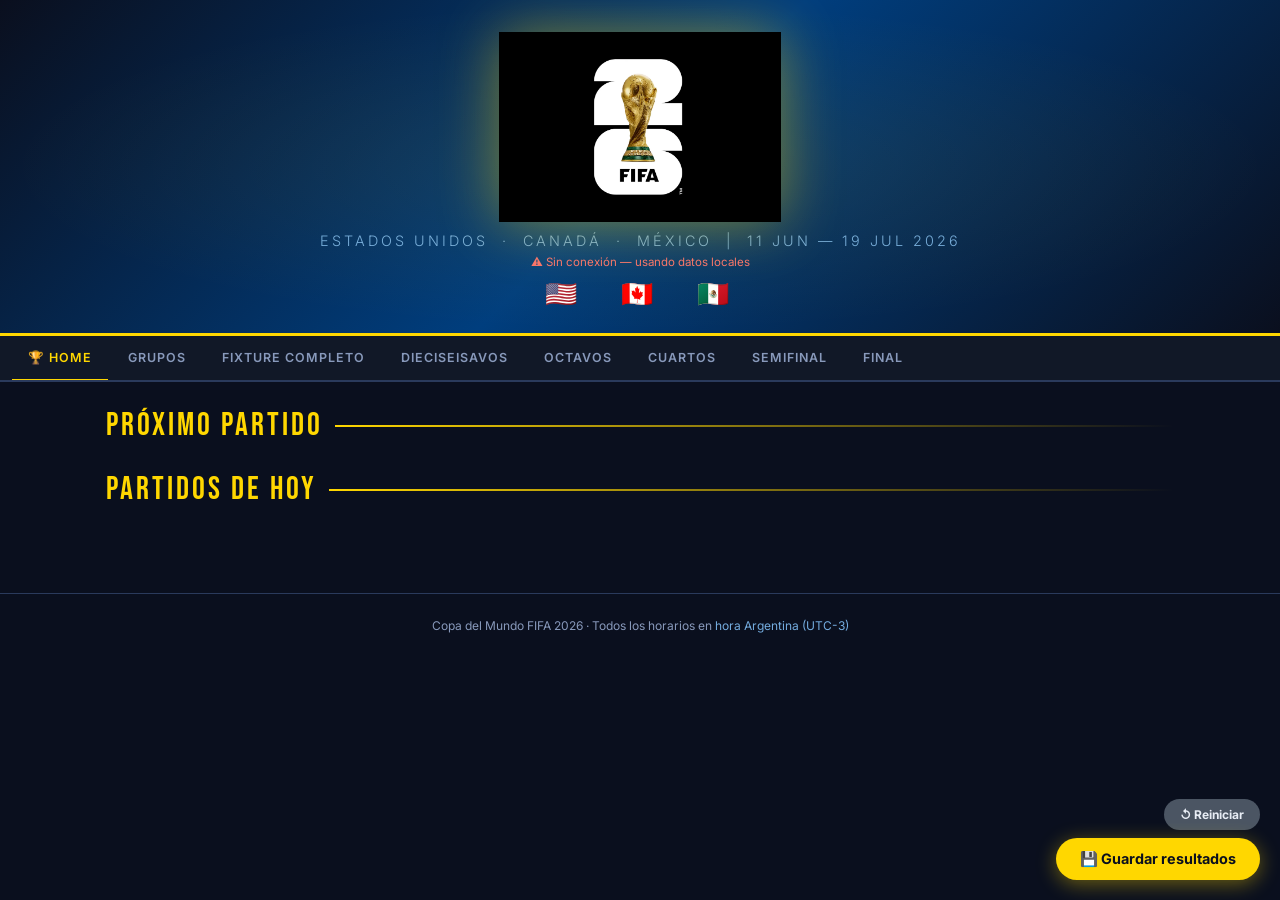
==== commit 3e95abab: "Update index.html" ====
--- a/index.html
+++ b/index.html
@@ -607,17 +607,17 @@
 // ============================================================
 // RENDER SECCIONES
 // ============================================================
-function renderArgPartidos() {
-  const cont=document.getElementById('arg-partidos');
-  cont.innerHTML='';
-  PARTIDOS_GRUPOS.filter(p=>p.h==='Argentina'||p.v==='Argentina').forEach(pt=>{
-    const b=document.createElement('div'); b.className='arg-match-banner';
-    b.innerHTML=`🇦🇷 Grupo J &nbsp;·&nbsp; ${pt.fecha} &nbsp;·&nbsp; ${pt.hora} hs &nbsp;·&nbsp; ${pt.sede}`;
-    cont.appendChild(b);
-    const w=document.createElement('div'); renderPartidoRow(pt,w); cont.appendChild(w);
-  });
-  renderTabla('tabla-grupoJ-arg','J',true);
-}
+//function renderArgPartidos() {
+//  const cont=document.getElementById('arg-partidos');
+//  cont.innerHTML='';
+//  PARTIDOS_GRUPOS.filter(p=>p.h==='Argentina'||p.v==='Argentina').forEach(pt=>{
+//    const b=document.createElement('div'); b.className='arg-match-banner';
+//    b.innerHTML=`🇦🇷 Grupo J &nbsp;·&nbsp; ${pt.fecha} &nbsp;·&nbsp; ${pt.hora} hs &nbsp;·&nbsp; ${pt.sede}`;
+//    cont.appendChild(b);
+//    const w=document.createElement('div'); renderPartidoRow(pt,w); cont.appendChild(w);
+//  });
+//  renderTabla('tabla-grupoJ-arg','J',true);
+//}
 
 function renderGrupos() {
   const cont=document.getElementById('grupos-container'); cont.innerHTML='';
@@ -816,7 +816,7 @@
 function renderAll(update=false) {
   invalidarCache();
   if (!update) { renderGrupos(); renderFixtureCompleto(); }
-  renderArgPartidos();
+  //renderArgPartidos();
   for (const letra of Object.keys(GRUPOS)) {
     const el=document.querySelector('#tabla-grupo'+letra+' tbody');
     if (el) renderTabla('tabla-grupo'+letra, letra, letra==='J');
@@ -839,6 +839,29 @@
 // INIT
 // ============================================================
 // Renderizar primero con datos locales (si hay), luego sincronizar con JSONbin
+function parseFechaPartido(p){
+
+  const meses = {
+    Ene:0,Feb:1,Mar:2,Abr:3,May:4,Jun:5,
+    Jul:6,Ago:7,Sep:8,Oct:9,Nov:10,Dic:11
+  };
+
+  const partes = p.fecha.split(' ');
+
+  const dia = parseInt(partes[1]);
+  const mes = meses[partes[2]];
+
+  const [hh,mm] = p.hora.split(':');
+
+  return new Date(
+    2026,
+    mes,
+    dia,
+    parseInt(hh),
+    parseInt(mm)
+  );
+}
+  
 function crearHome(){
 
   const ahora = new Date();
@@ -848,8 +871,7 @@
 
   const partidos = PARTIDOS_GRUPOS.map(p=>{
 
-      const fechaHora =
-        new Date(`${p.fecha} ${p.hora}:00`);
+      const fechaHora = parseFechaPartido(p);
 
       return {
         ...p,
@@ -959,20 +981,23 @@
 
 function renderPartidosHoy(){
 
-  const hoy=new Date();
-
-  const hoyStr=
-      hoy.toISOString().split('T')[0];
-
-  const box=
+  const hoy = new Date();
+
+  const box =
       document.getElementById('today-matches');
 
   if(!box) return;
 
-  const partidosHoy=
-      PARTIDOS_GRUPOS.filter(
-        p=>p.fecha===hoyStr
+  const partidosHoy = PARTIDOS_GRUPOS.filter(p => {
+
+      const f = parseFechaPartido(p);
+
+      return (
+          f.getDate() === hoy.getDate() &&
+          f.getMonth() === hoy.getMonth()
       );
+
+  });
 
   box.innerHTML='';
 
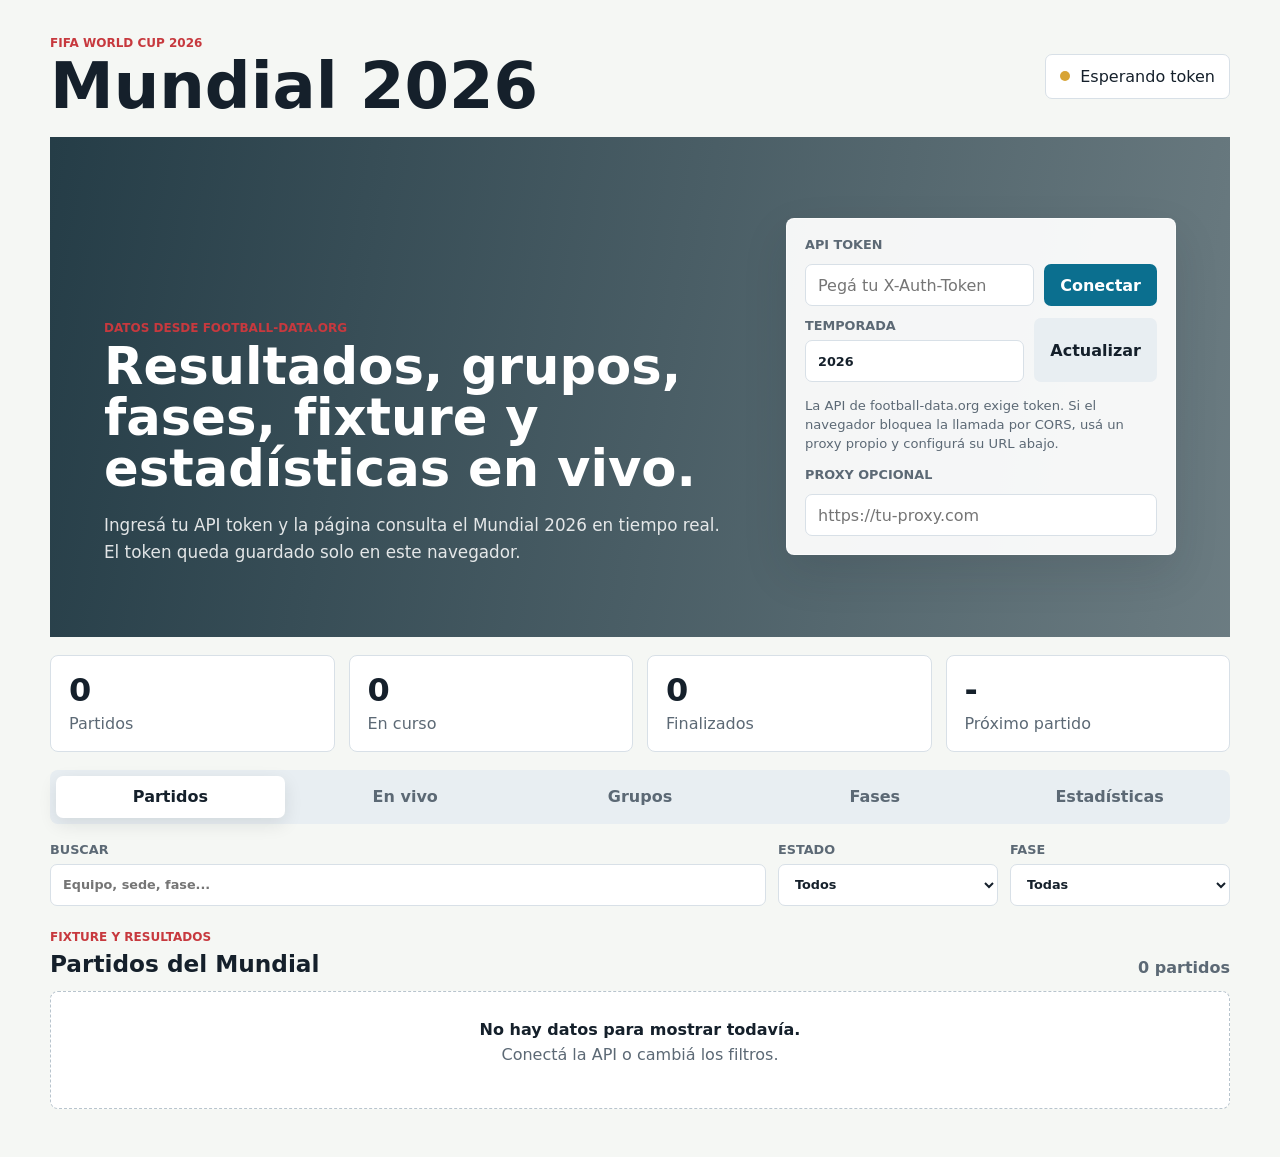
==== commit 8477a628: "Add files via upload" ====
--- a/index.html
+++ b/index.html
@@ -1,1034 +1,179 @@
-<!DOCTYPE html>
+<!doctype html>
 <html lang="es">
 <head>
-<meta charset="UTF-8">
-<meta name="viewport" content="width=device-width, initial-scale=1.0">
-<title>🏆 Mundial 2026 — Fixture Completo</title>
-<style>
-@import url('https://fonts.googleapis.com/css2?family=Bebas+Neue&family=Inter:wght@300;400;500;600;700&family=Noto+Color+Emoji&display=swap');
-:root {
-  --oro:#FFD700;--oro-oscuro:#C9A800;--azul-fifa:#003E7E;
-  --bg:#0A0F1E;--bg2:#111827;--bg3:#1A2340;--card:#1E2B45;
-  --borde:#2A3A5C;--texto:#E8EDF5;--gris:#8899BB;
-  --arg1:#74ACDF;--arg2:#FFFFFF;
-}
-*{margin:0;padding:0;box-sizing:border-box;}
-body{background:var(--bg);color:var(--texto);font-family:'Inter','Noto Color Emoji',sans-serif;min-height:100vh;}
-.hero{background:linear-gradient(135deg,#0A0F1E 0%,#003E7E 50%,#0A0F1E 100%);text-align:center;padding:32px 20px 24px;border-bottom:3px solid var(--oro);position:relative;}
-.hero::before{content:'';position:absolute;inset:0;background:radial-gradient(ellipse at 50% 50%,rgba(255,215,0,.08) 0%,transparent 70%);pointer-events:none;}
-.hero-logo{height:190px;width:auto;object-fit:contain;margin-bottom:6px;filter:drop-shadow(0 0 30px rgba(255,215,0,.45));position:relative;}
-@media(max-width:600px){.hero-logo{height:130px;}}
-.hero-sub{font-size:.9rem;color:var(--arg1);letter-spacing:3px;text-transform:uppercase;font-weight:300;}
-.hero-flags{font-size:26px;margin-top:10px;letter-spacing:6px;font-family:'Noto Color Emoji',sans-serif;}
-.nav{display:flex;overflow-x:auto;background:var(--bg2);border-bottom:2px solid var(--borde);padding:0 12px;gap:4px;position:sticky;top:0;z-index:100;scrollbar-width:none;}
-.nav::-webkit-scrollbar{display:none;}
-.tab-btn{padding:14px 16px;background:none;border:none;color:var(--gris);font-family:'Inter',sans-serif;font-weight:600;font-size:.78rem;letter-spacing:1px;text-transform:uppercase;cursor:pointer;white-space:nowrap;border-bottom:3px solid transparent;margin-bottom:-2px;transition:color .2s,border-color .2s;}
-.tab-btn:hover{color:var(--texto);}
-.tab-btn.active{color:var(--oro);border-bottom-color:var(--oro);}
-.section{display:none;padding:24px 16px 64px;max-width:1100px;margin:0 auto;}
-.section.active{display:block;}
-.arg-banner{background:linear-gradient(135deg,var(--arg1) 0%,#fff 50%,var(--arg1) 100%);border-radius:12px;padding:16px 24px;margin-bottom:24px;display:flex;align-items:center;gap:16px;color:#003087;}
-.arg-banner .flag{font-size:40px;font-family:'Noto Color Emoji',sans-serif;}
-.arg-banner h2{font-family:'Bebas Neue',sans-serif;font-size:1.8rem;letter-spacing:2px;}
-.arg-banner p{font-size:.85rem;font-weight:500;opacity:.8;}
-.sec-title{font-family:'Bebas Neue',sans-serif;font-size:2rem;letter-spacing:3px;color:var(--oro);margin-bottom:20px;display:flex;align-items:center;gap:12px;}
-.sec-title::after{content:'';flex:1;height:2px;background:linear-gradient(90deg,var(--oro) 0%,transparent 100%);}
-.grupos-grid{display:grid;grid-template-columns:repeat(auto-fill,minmax(320px,1fr));gap:20px;}
-.grupo-card{background:var(--card);border:1px solid var(--borde);border-radius:12px;overflow:hidden;}
-.grupo-header{background:var(--azul-fifa);padding:12px 16px;display:flex;justify-content:space-between;align-items:center;}
-.grupo-header h3{font-family:'Bebas Neue',sans-serif;font-size:1.3rem;letter-spacing:2px;color:var(--oro);}
-.grupo-header .equipo-list{font-size:1.1rem;font-family:'Noto Color Emoji',sans-serif;}
-.tabla-pos{width:100%;border-collapse:collapse;font-size:.82rem;}
-.tabla-pos thead tr{background:var(--bg3);}
-.tabla-pos th{padding:8px;text-align:center;color:var(--gris);font-weight:600;font-size:.7rem;letter-spacing:1px;text-transform:uppercase;}
-.tabla-pos th:first-child{text-align:left;padding-left:12px;}
-.tabla-pos td{padding:8px;text-align:center;border-top:1px solid var(--borde);}
-.tabla-pos td:first-child{text-align:left;padding-left:12px;font-weight:600;}
-.tabla-pos tr.clasifica td{background:rgba(0,102,51,.15);}
-.tabla-pos tr.clasifica-3ro td{background:rgba(0,62,126,.15);}
-.tabla-pos .pts{font-weight:700;color:var(--oro);}
-.dg-pos{color:#4ade80;}.dg-neg{color:#f87171;}
-.dia-grupo{margin-bottom:28px;}
-.dia-label{font-size:.75rem;font-weight:700;letter-spacing:2px;text-transform:uppercase;color:var(--gris);padding:6px 12px;background:var(--bg3);border-radius:6px;margin-bottom:10px;display:inline-block;}
-.partido-row{background:var(--card);border:1px solid var(--borde);border-radius:10px;padding:14px 16px;margin-bottom:8px;display:grid;grid-template-columns:1fr auto 1fr;align-items:center;gap:12px;transition:border-color .2s;}
-.partido-row:hover{border-color:var(--arg1);}
-.partido-row.argentina{border-left:4px solid var(--arg1);background:linear-gradient(90deg,rgba(116,172,223,.08),var(--card));}
-.equipo-lado{display:flex;align-items:center;gap:10px;min-width:0;}
-.equipo-lado.derecha{flex-direction:row-reverse;text-align:right;}
-.bandera{font-size:22px;flex-shrink:0;font-family:'Noto Color Emoji',sans-serif;}
-.equipo-nombre{font-weight:600;font-size:.92rem;overflow:hidden;text-overflow:ellipsis;white-space:nowrap;}
-.equipo-nombre small{display:block;font-size:.68rem;color:var(--gris);font-weight:400;margin-top:1px;}
-.marcador{display:flex;align-items:center;gap:6px;flex-shrink:0;}
-.gol-input{width:42px;height:42px;background:var(--bg3);border:2px solid var(--borde);border-radius:8px;color:var(--texto);font-size:1.3rem;font-weight:700;text-align:center;cursor:pointer;transition:border-color .2s,background .2s;-moz-appearance:textfield;}
-.gol-input::-webkit-outer-spin-button,.gol-input::-webkit-inner-spin-button{-webkit-appearance:none;}
-.gol-input:focus{outline:none;border-color:var(--oro);background:var(--bg2);}
-.gol-input.filled{background:rgba(255,215,0,.08);border-color:var(--oro-oscuro);}
-.gol-input:disabled{opacity:.3;cursor:not-allowed;}
-.vs-sep{color:var(--gris);font-size:.75rem;font-weight:700;}
-.hora-badge{font-size:.72rem;color:var(--arg1);font-weight:600;display:block;text-align:center;margin-top:3px;}
-.sede-badge{font-size:.65rem;color:var(--gris);display:block;text-align:center;}
-.arg-match-banner{background:linear-gradient(90deg,rgba(116,172,223,.15),rgba(116,172,223,.05));border:1px solid var(--arg1);border-radius:10px;padding:10px 16px;margin-bottom:16px;font-size:.8rem;color:var(--arg1);display:flex;align-items:center;gap:8px;}
-.elim-section{background:var(--card);border:1px solid var(--borde);border-radius:12px;padding:20px;margin-bottom:24px;}
-.elim-title{font-family:'Bebas Neue',sans-serif;font-size:1.4rem;letter-spacing:2px;color:var(--oro);margin-bottom:16px;border-bottom:1px solid var(--borde);padding-bottom:10px;}
-.bracket-grid{display:grid;grid-template-columns:repeat(auto-fill,minmax(280px,1fr));gap:12px;}
-.bracket-match{background:var(--bg3);border:1px solid var(--borde);border-radius:8px;overflow:hidden;}
-.bracket-match-header{background:var(--bg2);padding:6px 12px;font-size:.68rem;color:var(--gris);font-weight:700;letter-spacing:1px;text-transform:uppercase;display:flex;justify-content:space-between;}
-.bracket-equipo{display:flex;align-items:center;gap:10px;padding:10px 12px;border-bottom:1px solid var(--borde);}
-.bracket-equipo:last-child{border-bottom:none;}
-.bracket-equipo .bandera{font-size:18px;}
-.bracket-equipo .nombre{font-weight:600;font-size:.85rem;flex:1;}
-.bracket-equipo .nombre.pendiente{color:var(--gris);font-style:italic;font-size:.75rem;font-weight:400;}
-  .bracket-equipo .bnd-small{font-size:16px;min-width:20px;text-align:center;color:var(--gris);}
-.bracket-equipo .gol-input{width:36px;height:36px;font-size:1.1rem;}
-.bracket-equipo.ganador{background:rgba(255,215,0,.07);}
-.bracket-equipo.ganador .nombre{color:var(--oro);}
-.clasificados-panel{background:var(--card);border:1px solid var(--borde);border-radius:12px;padding:20px;margin-bottom:24px;}
-.cls-grid{display:grid;grid-template-columns:repeat(auto-fill,minmax(150px,1fr));gap:10px;margin-top:12px;}
-.cls-item{background:var(--bg3);border:1px solid var(--borde);border-radius:8px;padding:10px;text-align:center;font-size:.8rem;}
-.cls-item .bnd{font-size:22px;margin-bottom:4px;font-family:'Noto Color Emoji',sans-serif;}
-.cls-item .nmbr{font-weight:600;font-size:.85rem;}
-.cls-item .pos{font-size:.68rem;color:var(--gris);margin-top:2px;}
-.cls-item.argentina-cls{border-color:var(--arg1);background:rgba(116,172,223,.1);}
-.terceros-tabla{width:100%;border-collapse:collapse;font-size:.82rem;margin-bottom:16px;}
-.terceros-tabla th{background:var(--bg3);padding:8px 12px;text-align:left;color:var(--gris);font-size:.7rem;font-weight:700;letter-spacing:1px;text-transform:uppercase;}
-.terceros-tabla td{padding:8px 12px;border-top:1px solid var(--borde);}
-.terceros-tabla tr.clasificado-3ro td{background:rgba(0,62,126,.15);}
-.terceros-tabla .pts{font-weight:700;color:var(--oro);}
-.save-bar{position:fixed;bottom:20px;right:20px;z-index:200;display:flex;flex-direction:column;gap:8px;align-items:flex-end;}
-.save-btn{background:var(--oro);color:#0A0F1E;border:none;border-radius:50px;padding:12px 24px;font-family:'Inter',sans-serif;font-weight:700;font-size:.9rem;cursor:pointer;box-shadow:0 4px 20px rgba(255,215,0,.4);transition:transform .15s,box-shadow .15s;}
-.save-btn:hover{transform:scale(1.05);box-shadow:0 6px 28px rgba(255,215,0,.6);}
-.save-btn.reset{background:#4B5563;color:var(--texto);box-shadow:none;font-size:.75rem;padding:8px 16px;}
-.saved-msg{background:#1A3A2A;color:#4ade80;border:1px solid #2d6a4f;border-radius:8px;padding:8px 16px;font-size:.8rem;font-weight:600;opacity:0;transition:opacity .3s;}
-.saved-msg.show{opacity:1;}
-footer{text-align:center;padding:24px;color:var(--gris);font-size:.75rem;border-top:1px solid var(--borde);}
-footer span{color:var(--arg1);}
-@media(max-width:600px){.equipo-nombre{font-size:.8rem;}.gol-input{width:38px;height:38px;font-size:1.1rem;}.partido-row{padding:10px 12px;gap:8px;}}
-
-.home-card{
-  background:#111827;
-  border:1px solid #1f2937;
-  border-radius:14px;
-  padding:20px;
-  margin-bottom:20px;
-  text-align:center;
-}
-
-.home-teams{
-  display:flex;
-  justify-content:space-between;
-  align-items:center;
-  font-size:1.3rem;
-}
-
-.countdown{
-  display:flex;
-  justify-content:center;
-  gap:10px;
-  margin-top:20px;
-}
-
-.cd{
-  background:#0f172a;
-  padding:10px;
-  border-radius:10px;
-  min-width:70px;
-}
-
-.cd-num{
-  font-size:1.4rem;
-  font-weight:bold;
-}
-
-
-</style>
+  <meta charset="utf-8">
+  <meta name="viewport" content="width=device-width, initial-scale=1">
+  <title>Mundial 2026 en vivo</title>
+  <link rel="preconnect" href="https://api.football-data.org">
+  <link rel="stylesheet" href="./styles.css">
 </head>
 <body>
+  <div class="app-shell">
+    <header class="topbar">
+      <div>
+        <p class="eyebrow">FIFA World Cup 2026</p>
+        <h1>Mundial 2026</h1>
+      </div>
+      <div class="status-card" id="syncStatus">
+        <span class="pulse"></span>
+        Esperando token
+      </div>
+    </header>
 
-<div class="hero">
-  <img src="[data-uri]" alt="FIFA World Cup 2026" class="hero-logo">
-  <p class="hero-sub">Estados Unidos &nbsp;·&nbsp; Canadá &nbsp;·&nbsp; México &nbsp;|&nbsp; 11 Jun — 19 Jul 2026</p>
-  <div id="sync-status" style="font-size:.72rem;color:var(--gris);margin-top:6px;">🔄 Sincronizando resultados...</div>
-  <div class="hero-flags">🇺🇸 🇨🇦 🇲🇽</div>
-</div>
+    <main>
+      <section class="hero">
+        <div class="hero-copy">
+          <p class="eyebrow">Datos desde football-data.org</p>
+          <h2>Resultados, grupos, fases, fixture y estadísticas en vivo.</h2>
+          <p>
+            Ingresá tu API token y la página consulta el Mundial 2026 en tiempo real. El token queda guardado solo en este navegador.
+          </p>
+        </div>
+        <form class="token-panel" id="tokenForm">
+          <label for="tokenInput">API token</label>
+          <div class="token-row">
+            <input id="tokenInput" name="token" type="password" autocomplete="off" placeholder="Pegá tu X-Auth-Token">
+            <button type="submit">Conectar</button>
+          </div>
+          <div class="settings-row">
+            <label>
+              <span>Temporada</span>
+              <input id="seasonInput" type="number" min="2026" max="2030" value="2026">
+            </label>
+            <button type="button" class="ghost" id="refreshBtn">Actualizar</button>
+          </div>
+          <p class="hint">La API de football-data.org exige token. Si el navegador bloquea la llamada por CORS, usá un proxy propio y configurá su URL abajo.</p>
+          <label for="proxyInput">Proxy opcional</label>
+          <input id="proxyInput" type="url" placeholder="https://tu-proxy.com">
+        </form>
+      </section>
 
-<nav class="nav">
-  <button class="tab-btn active" onclick="showTab('home',this)">🏆 Home</button>
-  <button class="tab-btn" onclick="showTab('grupos',this)">Grupos</button>
-  <button class="tab-btn" onclick="showTab('fixture',this)">Fixture Completo</button>
-  <button class="tab-btn" onclick="showTab('dieciseisavos',this)">Dieciseisavos</button>
-  <button class="tab-btn" onclick="showTab('octavos',this)">Octavos</button>
-  <button class="tab-btn" onclick="showTab('cuartos',this)">Cuartos</button>
-  <button class="tab-btn" onclick="showTab('semis',this)">Semifinal</button>
-  <button class="tab-btn" onclick="showTab('final',this)">Final</button>
-</nav>
+      <section class="summary-grid" aria-label="Resumen">
+        <article>
+          <span id="totalMatches">0</span>
+          <p>Partidos</p>
+        </article>
+        <article>
+          <span id="liveMatches">0</span>
+          <p>En curso</p>
+        </article>
+        <article>
+          <span id="finishedMatches">0</span>
+          <p>Finalizados</p>
+        </article>
+        <article>
+          <span id="nextMatch">-</span>
+          <p>Próximo partido</p>
+        </article>
+      </section>
 
-<div id="tab-home" class="section active">
-  <div class="sec-title">Próximo Partido</div>
-  <div id="next-match-panel"></div>
-  <div class="sec-title" style="margin-top:25px">
-    Partidos de Hoy
+      <nav class="tabs" aria-label="Secciones">
+        <button class="active" data-tab="matches">Partidos</button>
+        <button data-tab="live">En vivo</button>
+        <button data-tab="groups">Grupos</button>
+        <button data-tab="phases">Fases</button>
+        <button data-tab="stats">Estadísticas</button>
+      </nav>
+
+      <section class="filters">
+        <label>
+          Buscar
+          <input id="searchInput" type="search" placeholder="Equipo, sede, fase...">
+        </label>
+        <label>
+          Estado
+          <select id="statusFilter">
+            <option value="ALL">Todos</option>
+            <option value="SCHEDULED">Programados</option>
+            <option value="TIMED">Con horario</option>
+            <option value="IN_PLAY">En juego</option>
+            <option value="PAUSED">Entretiempo</option>
+            <option value="FINISHED">Finalizados</option>
+          </select>
+        </label>
+        <label>
+          Fase
+          <select id="stageFilter">
+            <option value="ALL">Todas</option>
+          </select>
+        </label>
+      </section>
+
+      <section class="panel active" id="matchesPanel">
+        <div class="section-head">
+          <div>
+            <p class="eyebrow">Fixture y resultados</p>
+            <h3>Partidos del Mundial</h3>
+          </div>
+          <span id="matchCount">0 partidos</span>
+        </div>
+        <div class="match-list" id="matchesList"></div>
+      </section>
+
+      <section class="panel" id="livePanel">
+        <div class="section-head">
+          <div>
+            <p class="eyebrow">Minuto a minuto</p>
+            <h3>Partidos en curso</h3>
+          </div>
+          <span>Se actualiza cada 60 segundos</span>
+        </div>
+        <div class="match-list" id="liveList"></div>
+      </section>
+
+      <section class="panel" id="groupsPanel">
+        <div class="section-head">
+          <div>
+            <p class="eyebrow">Tablas</p>
+            <h3>Grupos</h3>
+          </div>
+          <span id="groupsStatus">Sin datos cargados</span>
+        </div>
+        <div class="groups-grid" id="groupsGrid"></div>
+      </section>
+
+      <section class="panel" id="phasesPanel">
+        <div class="section-head">
+          <div>
+            <p class="eyebrow">Camino al título</p>
+            <h3>Fases del Mundial</h3>
+          </div>
+          <span id="phasesStatus">0 fases</span>
+        </div>
+        <div class="phase-board" id="phaseBoard"></div>
+      </section>
+
+      <section class="panel" id="statsPanel">
+        <div class="section-head">
+          <div>
+            <p class="eyebrow">Indicadores</p>
+            <h3>Estadísticas generales</h3>
+          </div>
+          <span id="statsStatus">Calculadas desde partidos y detalle</span>
+        </div>
+        <div class="stats-grid" id="statsGrid"></div>
+      </section>
+    </main>
   </div>
-  <div id="today-matches"></div>
-</div>
 
-<!-- GRUPOS -->
-<div id="tab-grupos" class="section">
-  <div class="sec-title">Fase de Grupos</div>
-  <div style="margin-bottom:16px;font-size:.82rem;color:var(--gris);">Los 2 primeros de cada grupo + los 8 mejores terceros clasifican a dieciseisavos.</div>
-  <div class="grupos-grid" id="grupos-container"></div>
-  <div style="margin-top:32px;" class="sec-title">Mejores Terceros</div>
-  <div class="clasificados-panel">
-    <div style="font-size:.82rem;color:var(--gris);margin-bottom:12px;">De los 12 grupos, los 8 mejores terceros clasifican. Ordenados por puntos, diferencia de gol y goles a favor.</div>
-    <table class="terceros-tabla" id="tabla-terceros">
-      <thead><tr><th>#</th><th>Equipo</th><th>Grupo</th><th>J</th><th>G</th><th>E</th><th>P</th><th>GF</th><th>GC</th><th>DG</th><th>Pts</th></tr></thead>
-      <tbody></tbody>
-    </table>
-  </div>
-</div>
+  <dialog id="matchDialog">
+    <div class="dialog-head">
+      <div>
+        <p class="eyebrow" id="dialogStage">Detalle</p>
+        <h3 id="dialogTitle">Partido</h3>
+      </div>
+      <button class="icon-btn" id="closeDialog" aria-label="Cerrar">x</button>
+    </div>
+    <div id="dialogBody"></div>
+  </dialog>
 
-<!-- FIXTURE -->
-<div id="tab-fixture" class="section">
-  <div class="sec-title">Fixture Completo</div>
-  <div style="font-size:.82rem;color:var(--gris);margin-bottom:20px;">Todos los horarios en hora Argentina (UTC-3). Ingresá los resultados para actualizar las tablas y el bracket.</div>
-  <div id="fixture-completo"></div>
-</div>
+  <template id="emptyTemplate">
+    <div class="empty-state">
+      <strong>No hay datos para mostrar todavía.</strong>
+      <p>Conectá la API o cambiá los filtros.</p>
+    </div>
+  </template>
 
-<!-- DIECISEISAVOS -->
-<div id="tab-dieciseisavos" class="section">
-  <div class="sec-title">Dieciseisavos de Final</div>
-  <div style="font-size:.82rem;color:var(--gris);margin-bottom:16px;">32 clasificados: 1° y 2° de cada grupo + 8 mejores terceros. Los equipos aparecen automáticamente al cargar resultados de grupos.</div>
-  <div class="clasificados-panel" style="margin-bottom:24px;">
-    <div class="elim-title">32 Clasificados</div>
-    <div id="cls-info" style="font-size:.8rem;color:var(--gris);margin-bottom:8px;">Los clasificados se mostrarán a medida que se carguen resultados.</div>
-    <div class="cls-grid" id="grid-clasificados-16"></div>
-  </div>
-  <div class="elim-section">
-    <div class="elim-title">16 Partidos — 28 Jun al 3 Jul 2026</div>
-    <div class="bracket-grid" id="bracket-r16"></div>
-  </div>
-</div>
-
-<!-- OCTAVOS -->
-<div id="tab-octavos" class="section">
-  <div class="sec-title">Octavos de Final</div>
-  <div style="font-size:.82rem;color:var(--gris);margin-bottom:16px;">Se completa con los ganadores de dieciseisavos.</div>
-  <div class="elim-section">
-    <div class="elim-title">8 Partidos — 4 al 7 Jul 2026</div>
-    <div class="bracket-grid" id="bracket-qf"></div>
-  </div>
-</div>
-
-<!-- CUARTOS -->
-<div id="tab-cuartos" class="section">
-  <div class="sec-title">Cuartos de Final</div>
-  <div style="font-size:.82rem;color:var(--gris);margin-bottom:16px;">Se completa con los ganadores de octavos.</div>
-  <div class="elim-section">
-    <div class="elim-title">4 Partidos — 9 al 11 Jul 2026</div>
-    <div class="bracket-grid" id="bracket-sf"></div>
-  </div>
-</div>
-
-<!-- SEMIFINAL -->
-<div id="tab-semis" class="section">
-  <div class="sec-title">Semifinales</div>
-  <div style="font-size:.82rem;color:var(--gris);margin-bottom:16px;">Se completa con los ganadores de cuartos.</div>
-  <div class="elim-section">
-    <div class="elim-title">2 Partidos — 14 y 15 Jul 2026</div>
-    <div class="bracket-grid" id="bracket-semi"></div>
-  </div>
-  <div class="elim-section" style="margin-top:20px;">
-    <div class="elim-title">Tercer Puesto — 18 Jul · Miami</div>
-    <div class="bracket-grid" id="bracket-ter"></div>
-  </div>
-</div>
-
-<!-- FINAL -->
-<div id="tab-final" class="section">
-  <div class="sec-title">La Gran Final</div>
-  <div style="text-align:center;padding:16px 0 24px;">
-    <div style="font-size:3rem;margin-bottom:6px;">🏆</div>
-    <div style="font-family:'Bebas Neue',sans-serif;font-size:1.8rem;color:var(--gris);letter-spacing:3px;">19 de Julio de 2026</div>
-    <div style="color:var(--gris);font-size:.85rem;margin-top:4px;">MetLife Stadium · East Rutherford, Nueva Jersey</div>
-  </div>
-  <div class="elim-section">
-    <div class="elim-title">Final — 19 Jul 2026 · Nueva Jersey</div>
-    <div class="bracket-grid" id="bracket-fin"></div>
-  </div>
-  <div id="campeon-panel" style="display:none;text-align:center;padding:32px;background:var(--card);border-radius:16px;border:2px solid var(--oro);margin-top:20px;">
-    <div style="font-size:4rem;">🏆</div>
-    <div style="font-family:'Bebas Neue',sans-serif;font-size:2.5rem;color:var(--oro);letter-spacing:4px;margin-top:8px;">CAMPEÓN DEL MUNDO 2026</div>
-    <div id="campeon-nombre" style="font-size:2rem;margin-top:12px;"></div>
-  </div>
-</div>
-
-<!-- SAVE BAR -->
-<div class="save-bar">
-  <div class="saved-msg" id="saved-msg">✓ Resultados guardados</div>
-  <button class="save-btn reset" onclick="resetAll()">↺ Reiniciar</button>
-  <button class="save-btn" onclick="saveAll()">💾 Guardar resultados</button>
-</div>
-
-<footer><p>Copa del Mundo FIFA 2026 · Todos los horarios en <span>hora Argentina (UTC-3)</span></p></footer>
-
-<script>
-// ============================================================
-// DATOS GRUPOS
-// ============================================================
-const GRUPOS = {
-  A:{equipos:[{nombre:'México',bandera:'🇲🇽'},{nombre:'Sudáfrica',bandera:'🇿🇦'},{nombre:'Corea del Sur',bandera:'🇰🇷'},{nombre:'Rep. Checa',bandera:'🇨🇿'}]},
-  B:{equipos:[{nombre:'Canadá',bandera:'🇨🇦'},{nombre:'Bosnia-Herz.',bandera:'🇧🇦'},{nombre:'Qatar',bandera:'🇶🇦'},{nombre:'Suiza',bandera:'🇨🇭'}]},
-  C:{equipos:[{nombre:'Brasil',bandera:'🇧🇷'},{nombre:'Marruecos',bandera:'🇲🇦'},{nombre:'Haití',bandera:'🇭🇹'},{nombre:'Escocia',bandera:'🏴󠁧󠁢󠁳󠁣󠁴󠁿'}]},
-  D:{equipos:[{nombre:'EE.UU.',bandera:'🇺🇸'},{nombre:'Paraguay',bandera:'🇵🇾'},{nombre:'Australia',bandera:'🇦🇺'},{nombre:'Turquía',bandera:'🇹🇷'}]},
-  E:{equipos:[{nombre:'Alemania',bandera:'🇩🇪'},{nombre:'Curazao',bandera:'🇨🇼'},{nombre:'Costa de Marfil',bandera:'🇨🇮'},{nombre:'Ecuador',bandera:'🇪🇨'}]},
-  F:{equipos:[{nombre:'Países Bajos',bandera:'🇳🇱'},{nombre:'Japón',bandera:'🇯🇵'},{nombre:'Suecia',bandera:'🇸🇪'},{nombre:'Túnez',bandera:'🇹🇳'}]},
-  G:{equipos:[{nombre:'Bélgica',bandera:'🇧🇪'},{nombre:'Egipto',bandera:'🇪🇬'},{nombre:'Irán',bandera:'🇮🇷'},{nombre:'Nueva Zelanda',bandera:'🇳🇿'}]},
-  H:{equipos:[{nombre:'España',bandera:'🇪🇸'},{nombre:'Cabo Verde',bandera:'🇨🇻'},{nombre:'Arabia Saudita',bandera:'🇸🇦'},{nombre:'Uruguay',bandera:'🇺🇾'}]},
-  I:{equipos:[{nombre:'Francia',bandera:'🇫🇷'},{nombre:'Senegal',bandera:'🇸🇳'},{nombre:'Irak',bandera:'🇮🇶'},{nombre:'Noruega',bandera:'🇳🇴'}]},
-  J:{equipos:[{nombre:'Argentina',bandera:'🇦🇷'},{nombre:'Argelia',bandera:'🇩🇿'},{nombre:'Austria',bandera:'🇦🇹'},{nombre:'Jordania',bandera:'🇯🇴'}]},
-  K:{equipos:[{nombre:'Portugal',bandera:'🇵🇹'},{nombre:'RD Congo',bandera:'🇨🇩'},{nombre:'Uzbekistán',bandera:'🇺🇿'},{nombre:'Colombia',bandera:'🇨🇴'}]},
-  L:{equipos:[{nombre:'Inglaterra',bandera:'🏴󠁧󠁢󠁥󠁮󠁧󠁿'},{nombre:'Croacia',bandera:'🇭🇷'},{nombre:'Ghana',bandera:'🇬🇭'},{nombre:'Panamá',bandera:'🇵🇦'}]},
-};
-
-// ============================================================
-// FIXTURE FASE DE GRUPOS
-// ============================================================
-const PARTIDOS_GRUPOS = [
-  {id:'A1',g:'A',h:'México',v:'Sudáfrica',fecha:'Jue 11 Jun',hora:'16:00',sede:'Ciudad de México'},
-  {id:'A2',g:'A',h:'Corea del Sur',v:'Rep. Checa',fecha:'Jue 11 Jun',hora:'23:00',sede:'Guadalajara'},
-  {id:'B1',g:'B',h:'Canadá',v:'Bosnia-Herz.',fecha:'Vie 12 Jun',hora:'16:00',sede:'Toronto'},
-  {id:'D1',g:'D',h:'EE.UU.',v:'Paraguay',fecha:'Vie 12 Jun',hora:'22:00',sede:'Los Ángeles'},
-  {id:'B2',g:'B',h:'Qatar',v:'Suiza',fecha:'Sáb 13 Jun',hora:'16:00',sede:'San Francisco'},
-  {id:'C1',g:'C',h:'Brasil',v:'Marruecos',fecha:'Sáb 13 Jun',hora:'19:00',sede:'Nueva Jersey'},
-  {id:'C2',g:'C',h:'Haití',v:'Escocia',fecha:'Sáb 13 Jun',hora:'22:00',sede:'Boston'},
-  {id:'D2',g:'D',h:'Australia',v:'Turquía',fecha:'Dom 14 Jun',hora:'01:00',sede:'Vancouver'},
-  {id:'E1',g:'E',h:'Alemania',v:'Curazao',fecha:'Dom 14 Jun',hora:'14:00',sede:'Houston'},
-  {id:'F1',g:'F',h:'Países Bajos',v:'Japón',fecha:'Dom 14 Jun',hora:'17:00',sede:'Dallas'},
-  {id:'E2',g:'E',h:'Costa de Marfil',v:'Ecuador',fecha:'Dom 14 Jun',hora:'20:00',sede:'Philadelphia'},
-  {id:'F2',g:'F',h:'Suecia',v:'Túnez',fecha:'Dom 14 Jun',hora:'23:00',sede:'Monterrey'},
-  {id:'H1',g:'H',h:'España',v:'Cabo Verde',fecha:'Lun 15 Jun',hora:'13:00',sede:'Atlanta'},
-  {id:'G1',g:'G',h:'Bélgica',v:'Egipto',fecha:'Lun 15 Jun',hora:'16:00',sede:'Seattle'},
-  {id:'H2',g:'H',h:'Arabia Saudita',v:'Uruguay',fecha:'Lun 15 Jun',hora:'19:00',sede:'Miami'},
-  {id:'G2',g:'G',h:'Irán',v:'Nueva Zelanda',fecha:'Lun 15 Jun',hora:'22:00',sede:'Los Ángeles'},
-  {id:'I1',g:'I',h:'Francia',v:'Senegal',fecha:'Mar 16 Jun',hora:'16:00',sede:'Nueva Jersey'},
-  {id:'I2',g:'I',h:'Irak',v:'Noruega',fecha:'Mar 16 Jun',hora:'19:00',sede:'Boston'},
-  {id:'J1',g:'J',h:'Argentina',v:'Argelia',fecha:'Mar 16 Jun',hora:'22:00',sede:'Kansas City (Arrowhead)'},
-  {id:'J2',g:'J',h:'Austria',v:'Jordania',fecha:'Mié 17 Jun',hora:'00:00',sede:'San Francisco (Levis)'},
-  {id:'K1',g:'K',h:'Portugal',v:'RD Congo',fecha:'Mié 17 Jun',hora:'14:00',sede:'Houston'},
-  {id:'L1',g:'L',h:'Inglaterra',v:'Croacia',fecha:'Mié 17 Jun',hora:'17:00',sede:'Dallas'},
-  {id:'L2',g:'L',h:'Ghana',v:'Panamá',fecha:'Mié 17 Jun',hora:'20:00',sede:'Toronto'},
-  {id:'K2',g:'K',h:'Uzbekistán',v:'Colombia',fecha:'Mié 17 Jun',hora:'23:00',sede:'Ciudad de México'},
-  {id:'A3',g:'A',h:'Rep. Checa',v:'Sudáfrica',fecha:'Jue 18 Jun',hora:'13:00',sede:'Atlanta'},
-  {id:'B3',g:'B',h:'Suiza',v:'Bosnia-Herz.',fecha:'Jue 18 Jun',hora:'16:00',sede:'Los Ángeles'},
-  {id:'B4',g:'B',h:'Canadá',v:'Qatar',fecha:'Jue 18 Jun',hora:'19:00',sede:'Vancouver'},
-  {id:'A4',g:'A',h:'México',v:'Corea del Sur',fecha:'Jue 18 Jun',hora:'22:00',sede:'Guadalajara'},
-  {id:'D3',g:'D',h:'EE.UU.',v:'Australia',fecha:'Vie 19 Jun',hora:'16:00',sede:'Seattle'},
-  {id:'C3',g:'C',h:'Escocia',v:'Marruecos',fecha:'Vie 19 Jun',hora:'19:00',sede:'Boston'},
-  {id:'C4',g:'C',h:'Brasil',v:'Haití',fecha:'Vie 19 Jun',hora:'21:30',sede:'Philadelphia'},
-  {id:'D4',g:'D',h:'Turquía',v:'Paraguay',fecha:'Sáb 20 Jun',hora:'00:00',sede:'San Francisco'},
-  {id:'F3',g:'F',h:'Países Bajos',v:'Suecia',fecha:'Sáb 20 Jun',hora:'14:00',sede:'Houston'},
-  {id:'E3',g:'E',h:'Alemania',v:'Costa de Marfil',fecha:'Sáb 20 Jun',hora:'17:00',sede:'Toronto'},
-  {id:'E4',g:'E',h:'Ecuador',v:'Curazao',fecha:'Sáb 20 Jun',hora:'23:00',sede:'Kansas City'},
-  {id:'F4',g:'F',h:'Túnez',v:'Japón',fecha:'Dom 21 Jun',hora:'01:00',sede:'Monterrey'},
-  {id:'H3',g:'H',h:'España',v:'Arabia Saudita',fecha:'Dom 21 Jun',hora:'13:00',sede:'Atlanta'},
-  {id:'G3',g:'G',h:'Bélgica',v:'Irán',fecha:'Dom 21 Jun',hora:'16:00',sede:'Los Ángeles'},
-  {id:'H4',g:'H',h:'Uruguay',v:'Cabo Verde',fecha:'Dom 21 Jun',hora:'19:00',sede:'Miami'},
-  {id:'G4',g:'G',h:'Nueva Zelanda',v:'Egipto',fecha:'Dom 21 Jun',hora:'22:00',sede:'Vancouver'},
-  {id:'J3',g:'J',h:'Argentina',v:'Austria',fecha:'Lun 22 Jun',hora:'14:00',sede:'Dallas (AT&T Stadium)'},
-  {id:'I3',g:'I',h:'Francia',v:'Irak',fecha:'Lun 22 Jun',hora:'18:00',sede:'Philadelphia'},
-  {id:'I4',g:'I',h:'Noruega',v:'Senegal',fecha:'Lun 22 Jun',hora:'21:00',sede:'Nueva Jersey'},
-  {id:'J4',g:'J',h:'Jordania',v:'Argelia',fecha:'Mar 23 Jun',hora:'00:00',sede:'San Francisco (Levis)'},
-  {id:'K3',g:'K',h:'Portugal',v:'Uzbekistán',fecha:'Mar 23 Jun',hora:'14:00',sede:'Houston'},
-  {id:'L3',g:'L',h:'Inglaterra',v:'Ghana',fecha:'Mar 23 Jun',hora:'17:00',sede:'Boston'},
-  {id:'L4',g:'L',h:'Panamá',v:'Croacia',fecha:'Mar 23 Jun',hora:'20:00',sede:'Toronto'},
-  {id:'K4',g:'K',h:'Colombia',v:'RD Congo',fecha:'Mar 23 Jun',hora:'23:00',sede:'Guadalajara'},
-  {id:'B5',g:'B',h:'Suiza',v:'Canadá',fecha:'Mié 24 Jun',hora:'16:00',sede:'Vancouver'},
-  {id:'B6',g:'B',h:'Bosnia-Herz.',v:'Qatar',fecha:'Mié 24 Jun',hora:'16:00',sede:'Atlanta'},
-  {id:'A5',g:'A',h:'Sudáfrica',v:'Corea del Sur',fecha:'Mié 24 Jun',hora:'22:00',sede:'Miami'},
-  {id:'A6',g:'A',h:'México',v:'Rep. Checa',fecha:'Mié 24 Jun',hora:'22:00',sede:'Los Ángeles'},
-  {id:'C5',g:'C',h:'Marruecos',v:'Haití',fecha:'Jue 25 Jun',hora:'16:00',sede:'Seattle'},
-  {id:'C6',g:'C',h:'Escocia',v:'Brasil',fecha:'Jue 25 Jun',hora:'16:00',sede:'Boston'},
-  {id:'D5',g:'D',h:'Paraguay',v:'Australia',fecha:'Jue 25 Jun',hora:'22:00',sede:'Kansas City'},
-  {id:'D6',g:'D',h:'Turquía',v:'EE.UU.',fecha:'Jue 25 Jun',hora:'22:00',sede:'Houston'},
-  {id:'E5',g:'E',h:'Curazao',v:'Costa de Marfil',fecha:'Vie 26 Jun',hora:'16:00',sede:'Philadelphia'},
-  {id:'E6',g:'E',h:'Ecuador',v:'Alemania',fecha:'Vie 26 Jun',hora:'16:00',sede:'Dallas'},
-  {id:'F5',g:'F',h:'Japón',v:'Suecia',fecha:'Vie 26 Jun',hora:'22:00',sede:'Monterrey'},
-  {id:'F6',g:'F',h:'Túnez',v:'Países Bajos',fecha:'Vie 26 Jun',hora:'22:00',sede:'Toronto'},
-  {id:'G5',g:'G',h:'Egipto',v:'Bélgica',fecha:'Sáb 27 Jun',hora:'16:00',sede:'Ciudad de México'},
-  {id:'G6',g:'G',h:'Nueva Zelanda',v:'Irán',fecha:'Sáb 27 Jun',hora:'16:00',sede:'Los Ángeles'},
-  {id:'H5',g:'H',h:'Cabo Verde',v:'Arabia Saudita',fecha:'Sáb 27 Jun',hora:'22:00',sede:'Houston'},
-  {id:'H6',g:'H',h:'Uruguay',v:'España',fecha:'Sáb 27 Jun',hora:'22:00',sede:'Atlanta'},
-  {id:'J5',g:'J',h:'Jordania',v:'Argentina',fecha:'Sáb 27 Jun',hora:'23:00',sede:'Dallas (AT&T Stadium)'},
-  {id:'J6',g:'J',h:'Argelia',v:'Austria',fecha:'Sáb 27 Jun',hora:'23:00',sede:'Dallas (AT&T Stadium)'},
-  {id:'I5',g:'I',h:'Senegal',v:'Francia',fecha:'Dom 28 Jun',hora:'16:00',sede:'Guadalajara'},
-  {id:'I6',g:'I',h:'Noruega',v:'Irak',fecha:'Dom 28 Jun',hora:'16:00',sede:'Nueva Jersey'},
-  {id:'K5',g:'K',h:'RD Congo',v:'Portugal',fecha:'Dom 28 Jun',hora:'22:00',sede:'Seattle'},
-  {id:'K6',g:'K',h:'Colombia',v:'Uzbekistán',fecha:'Dom 28 Jun',hora:'22:00',sede:'Houston'},
-  {id:'L5',g:'L',h:'Croacia',v:'Ghana',fecha:'Lun 29 Jun',hora:'16:00',sede:'Vancouver'},
-  {id:'L6',g:'L',h:'Panamá',v:'Inglaterra',fecha:'Lun 29 Jun',hora:'16:00',sede:'Miami'},
-];
-
-// ============================================================
-// BRACKET OFICIAL FIFA 2026
-// ============================================================
-const BRACKET = {
-  r16:[
-    {id:'R16_1', s1:{tipo:'pos',grupo:'A',pos:2}, s2:{tipo:'pos',grupo:'B',pos:2}, fecha:'28 Jun',sede:'Los Ángeles'},
-    {id:'R16_2', s1:{tipo:'pos',grupo:'E',pos:1}, s2:{tipo:'3ro',grupos:['A','B','C','D','F']}, fecha:'29 Jun',sede:'Houston'},
-    {id:'R16_3', s1:{tipo:'pos',grupo:'F',pos:1}, s2:{tipo:'pos',grupo:'C',pos:2}, fecha:'29 Jun',sede:'Boston'},
-    {id:'R16_4', s1:{tipo:'pos',grupo:'C',pos:1}, s2:{tipo:'pos',grupo:'F',pos:2}, fecha:'29 Jun',sede:'Monterrey'},
-    {id:'R16_5', s1:{tipo:'pos',grupo:'I',pos:1}, s2:{tipo:'3ro',grupos:['C','D','F','G','H']}, fecha:'30 Jun',sede:'Dallas'},
-    {id:'R16_6', s1:{tipo:'pos',grupo:'E',pos:2}, s2:{tipo:'pos',grupo:'I',pos:2}, fecha:'30 Jun',sede:'Nueva Jersey'},
-    {id:'R16_7', s1:{tipo:'pos',grupo:'A',pos:1}, s2:{tipo:'3ro',grupos:['C','E','F','H','I']}, fecha:'30 Jun',sede:'Ciudad de México'},
-    {id:'R16_8', s1:{tipo:'pos',grupo:'D',pos:1}, s2:{tipo:'3ro',grupos:['B','E','F','I','J']}, fecha:'1 Jul',sede:'Seattle'},
-    {id:'R16_9', s1:{tipo:'pos',grupo:'G',pos:1}, s2:{tipo:'3ro',grupos:['A','E','H','I','J']}, fecha:'1 Jul',sede:'San Francisco'},
-    {id:'R16_10',s1:{tipo:'pos',grupo:'L',pos:1}, s2:{tipo:'3ro',grupos:['E','H','I','J','K']}, fecha:'1 Jul',sede:'Atlanta'},
-    {id:'R16_11',s1:{tipo:'pos',grupo:'K',pos:2}, s2:{tipo:'pos',grupo:'L',pos:2}, fecha:'2 Jul',sede:'Los Ángeles'},
-    {id:'R16_12',s1:{tipo:'pos',grupo:'H',pos:1}, s2:{tipo:'pos',grupo:'J',pos:2}, fecha:'2 Jul',sede:'Toronto'},
-    {id:'R16_13',s1:{tipo:'pos',grupo:'B',pos:1}, s2:{tipo:'3ro',grupos:['E','F','G','I','J']}, fecha:'2 Jul',sede:'Vancouver'},
-    {id:'R16_14',s1:{tipo:'pos',grupo:'J',pos:1}, s2:{tipo:'pos',grupo:'H',pos:2}, fecha:'3 Jul',sede:'Dallas'},
-    {id:'R16_15',s1:{tipo:'pos',grupo:'K',pos:1}, s2:{tipo:'3ro',grupos:['D','E','I','J','L']}, fecha:'3 Jul',sede:'Miami'},
-    {id:'R16_16',s1:{tipo:'pos',grupo:'D',pos:2}, s2:{tipo:'pos',grupo:'G',pos:2}, fecha:'3 Jul',sede:'Kansas City'},
-  ],
-  qf:[
-    {id:'QF_1',s1:{tipo:'ganador',partido:'R16_1'},s2:{tipo:'ganador',partido:'R16_2'},fecha:'4 Jul',sede:'Philadelphia'},
-    {id:'QF_2',s1:{tipo:'ganador',partido:'R16_3'},s2:{tipo:'ganador',partido:'R16_4'},fecha:'4 Jul',sede:'Dallas'},
-    {id:'QF_3',s1:{tipo:'ganador',partido:'R16_5'},s2:{tipo:'ganador',partido:'R16_6'},fecha:'5 Jul',sede:'Nueva Jersey'},
-    {id:'QF_4',s1:{tipo:'ganador',partido:'R16_7'},s2:{tipo:'ganador',partido:'R16_8'},fecha:'5 Jul',sede:'Ciudad de México'},
-    {id:'QF_5',s1:{tipo:'ganador',partido:'R16_9'},s2:{tipo:'ganador',partido:'R16_10'},fecha:'6 Jul',sede:'Dallas'},
-    {id:'QF_6',s1:{tipo:'ganador',partido:'R16_11'},s2:{tipo:'ganador',partido:'R16_12'},fecha:'6 Jul',sede:'Seattle'},
-    {id:'QF_7',s1:{tipo:'ganador',partido:'R16_13'},s2:{tipo:'ganador',partido:'R16_14'},fecha:'7 Jul',sede:'Atlanta'},
-    {id:'QF_8',s1:{tipo:'ganador',partido:'R16_15'},s2:{tipo:'ganador',partido:'R16_16'},fecha:'7 Jul',sede:'Vancouver'},
-  ],
-  sf:[
-    {id:'SF_1',s1:{tipo:'ganador',partido:'QF_1'},s2:{tipo:'ganador',partido:'QF_2'},fecha:'9 Jul',sede:'Boston'},
-    {id:'SF_2',s1:{tipo:'ganador',partido:'QF_3'},s2:{tipo:'ganador',partido:'QF_4'},fecha:'10 Jul',sede:'Los Ángeles'},
-    {id:'SF_3',s1:{tipo:'ganador',partido:'QF_5'},s2:{tipo:'ganador',partido:'QF_6'},fecha:'11 Jul',sede:'Miami'},
-    {id:'SF_4',s1:{tipo:'ganador',partido:'QF_7'},s2:{tipo:'ganador',partido:'QF_8'},fecha:'11 Jul',sede:'Kansas City'},
-  ],
-  semi:[
-    {id:'SEMI_1',s1:{tipo:'ganador',partido:'SF_1'},s2:{tipo:'ganador',partido:'SF_2'},fecha:'14 Jul',sede:'Dallas'},
-    {id:'SEMI_2',s1:{tipo:'ganador',partido:'SF_3'},s2:{tipo:'ganador',partido:'SF_4'},fecha:'15 Jul',sede:'Atlanta'},
-  ],
-  ter:[
-    {id:'TER_1',s1:{tipo:'perdedor',partido:'SEMI_1'},s2:{tipo:'perdedor',partido:'SEMI_2'},fecha:'18 Jul',sede:'Miami'},
-  ],
-  fin:[
-    {id:'FIN_1',s1:{tipo:'ganador',partido:'SEMI_1'},s2:{tipo:'ganador',partido:'SEMI_2'},fecha:'19 Jul',sede:'Nueva Jersey'},
-  ],
-};
-
-// ============================================================
-// ESTADO
-// ============================================================
-let resultados = {};
-
-// ============================================================
-// STORAGE — JSONbin.io (compartido entre todos los usuarios)
-// ============================================================
-const JSONBIN_URL = 'https://api.jsonbin.io/v3/b/6a2cc8d1da38895dfeb8919c';
-const JSONBIN_HEADERS = {
-  'Content-Type': 'application/json',
-  'X-Master-Key': '$2a$10$4OB1nXzZwcoceeF44J3m5u9XvZZZftnN1wb.dWcYeoPDAVdei4toK',
-  'X-Access-Key': '$2a$10$b.tBqHv/Kzc2Cy4voqOHDei4wWh2mP0oGuVZVGzy/QXaqBf7DokLm'
-};
-
-async function saveAll() {
-  const btn = document.querySelector('.save-btn:not(.reset)');
-  const msg = document.getElementById('saved-msg');
-  btn.textContent = '⏳ Guardando...';
-  btn.disabled = true;
-  try {
-    const res = await fetch(JSONBIN_URL, {
-      method: 'PUT',
-      headers: JSONBIN_HEADERS,
-      body: JSON.stringify({ resultados })
-    });
-    if (!res.ok) throw new Error('Error ' + res.status);
-    // Guardar copia local como respaldo
-    localStorage.setItem('mundial2026', JSON.stringify(resultados));
-    msg.textContent = '✓ Guardado en la nube';
-    msg.classList.add('show');
-    setTimeout(() => msg.classList.remove('show'), 2500);
-  } catch(e) {
-    msg.textContent = '✗ Error al guardar';
-    msg.style.background = '#3A1A1A';
-    msg.style.color = '#f87171';
-    msg.classList.add('show');
-    setTimeout(() => { msg.classList.remove('show'); msg.textContent = '✓ Guardado en la nube'; msg.style.background=''; msg.style.color=''; }, 3000);
-  } finally {
-    btn.textContent = '💾 Guardar resultados';
-    btn.disabled = false;
-  }
-}
-
-async function loadAll() {
-  // Mostrar datos locales primero (respaldo instantáneo)
-  try {
-    const local = localStorage.getItem('mundial2026');
-    if (local) resultados = JSON.parse(local);
-  } catch(e) {}
-
-  // Luego cargar desde JSONbin (fuente de verdad)
-  try {
-    const res = await fetch(JSONBIN_URL + '/latest', { headers: JSONBIN_HEADERS });
-    if (!res.ok) throw new Error('Error ' + res.status);
-    const data = await res.json();
-    if (data.record && data.record.resultados) {
-      resultados = data.record.resultados;
-      localStorage.setItem('mundial2026', JSON.stringify(resultados));
-      renderAll(false);
-      const s=document.getElementById('sync-status'); if(s) s.style.display='none';
-    }
-  } catch(e) {
-    console.warn('No se pudo cargar desde JSONbin, usando datos locales:', e);
-    const s=document.getElementById('sync-status'); if(s) { s.textContent='⚠️ Sin conexión — usando datos locales'; s.style.color='#f87171'; }
-  }
-}
-
-async function resetAll() {
-  if (!confirm('¿Reiniciar todos los resultados? Esto borrará los datos para todos.')) return;
-  resultados = {};
-  try {
-    await fetch(JSONBIN_URL, {
-      method: 'PUT',
-      headers: JSONBIN_HEADERS,
-      body: JSON.stringify({ resultados: {} })
-    });
-    localStorage.removeItem('mundial2026');
-    renderAll();
-    const msg = document.getElementById('saved-msg');
-    msg.textContent = '✓ Reiniciado';
-    msg.classList.add('show');
-    setTimeout(() => { msg.classList.remove('show'); msg.textContent = '✓ Guardado en la nube'; }, 2000);
-  } catch(e) {
-    console.error('Error al reiniciar:', e);
-  }
-}
-
-// ============================================================
-// HELPERS
-// ============================================================
-function getEquipo(nombre) {
-  for (const g of Object.values(GRUPOS)) {
-    const e = g.equipos.find(x => x.nombre === nombre);
-    if (e) return e;
-  }
-  return {nombre, bandera:'🏳️'};
-}
-
-function calcTabla(grupo) {
-  const equipos = GRUPOS[grupo].equipos.map(e => ({...e, j:0,g:0,em:0,p:0,gf:0,gc:0,pts:0}));
-  const partidos = PARTIDOS_GRUPOS.filter(p => p.g === grupo);
-  for (const pt of partidos) {
-    const r = resultados[pt.id];
-    if (!r || r.h==='' || r.v==='' || r.h===undefined) continue;
-    const gh = parseInt(r.h), gv = parseInt(r.v);
-    if (isNaN(gh)||isNaN(gv)) continue;
-    const loc = equipos.find(e=>e.nombre===pt.h);
-    const vis = equipos.find(e=>e.nombre===pt.v);
-    if (!loc||!vis) continue;
-    loc.j++; vis.j++;
-    loc.gf+=gh; loc.gc+=gv; vis.gf+=gv; vis.gc+=gh;
-    if (gh>gv) { loc.g++; loc.pts+=3; vis.p++; }
-    else if (gh<gv) { vis.g++; vis.pts+=3; loc.p++; }
-    else { loc.em++; vis.em++; loc.pts++; vis.pts++; }
-  }
-  equipos.forEach(e=>e.dg=e.gf-e.gc);
-  equipos.sort((a,b)=>b.pts-a.pts||b.dg-a.dg||b.gf-a.gf||a.nombre.localeCompare(b.nombre));
-  return equipos;
-}
-
-let _tablaCache = {};
-function invalidarCache() { _tablaCache = {}; }
-function getTabla(grupo) {
-  if (!_tablaCache[grupo]) _tablaCache[grupo] = calcTabla(grupo);
-  return _tablaCache[grupo];
-}
-
-function renderTabla(tableId, grupo, esArg) {
-  const tabla = getTabla(grupo);
-  const tbody = document.querySelector('#'+tableId+' tbody');
-  if (!tbody) return;
-  tbody.innerHTML = '';
-  tabla.forEach((e,i) => {
-    const tr = document.createElement('tr');
-    if (i<2) tr.className='clasifica'; else if (i===2) tr.className='clasifica-3ro';
-    const dgC = e.dg>0?'dg-pos':e.dg<0?'dg-neg':'';
-    const nom = (esArg && e.nombre==='Argentina') ? `<strong style="color:var(--arg1)">${e.nombre}</strong>` : e.nombre;
-    tr.innerHTML = `<td style="color:var(--gris);font-size:.8rem">${i+1}</td>
-      <td><span style="margin-right:6px">${e.bandera}</span>${nom}</td>
-      <td>${e.j}</td><td>${e.g}</td><td>${e.em}</td><td>${e.p}</td>
-      <td>${e.gf}</td><td>${e.gc}</td>
-      <td class="${dgC}">${e.dg>0?'+':''}${e.dg}</td>
-      <td class="pts">${e.pts}</td>`;
-    tbody.appendChild(tr);
-  });
-}
-
-// ============================================================
-// FIXTURE INPUT
-// ============================================================
-function crearInput(pid, lado, val) {
-  const inp = document.createElement('input');
-  inp.type='number'; inp.min='0'; inp.max='99';
-  inp.className='gol-input'; inp.placeholder='-';
-  inp.dataset.pid=pid; inp.dataset.lado=lado;
-  if (val!==undefined && val!=='') { inp.value=val; inp.classList.add('filled'); }
-  inp.addEventListener('input', function() {
-    if (!resultados[pid]) resultados[pid]={h:'',v:''};
-    resultados[pid][lado]=this.value;
-    this.classList.toggle('filled', this.value!=='');
-    invalidarCache();
-    renderAll(true);
-  });
-  return inp;
-}
-
-function renderPartidoRow(pt, container) {
-  const eqH=getEquipo(pt.h), eqV=getEquipo(pt.v);
-  const esArg = pt.h==='Argentina'||pt.v==='Argentina';
-  const r = resultados[pt.id]||{};
-  const div = document.createElement('div');
-  div.className = 'partido-row'+(esArg?' argentina':'');
-  const lH=document.createElement('div'); lH.className='equipo-lado';
-  lH.innerHTML=`<span class="bandera">${eqH.bandera}</span><span class="equipo-nombre">${eqH.nombre}<small>Local</small></span>`;
-  const marc=document.createElement('div'); marc.className='marcador';
-  const sep=document.createElement('div');
-  sep.innerHTML=`<span class="vs-sep">vs</span><span class="hora-badge">${pt.hora} hs</span><span class="sede-badge">${pt.sede}</span>`;
-  marc.appendChild(crearInput(pt.id,'h',r.h));
-  marc.appendChild(sep);
-  marc.appendChild(crearInput(pt.id,'v',r.v));
-  const lV=document.createElement('div'); lV.className='equipo-lado derecha';
-  lV.innerHTML=`<span class="equipo-nombre" style="text-align:right">${eqV.nombre}<small>Visitante</small></span><span class="bandera">${eqV.bandera}</span>`;
-  div.appendChild(lH); div.appendChild(marc); div.appendChild(lV);
-  container.appendChild(div);
-}
-
-// ============================================================
-// RENDER SECCIONES
-// ============================================================
-//function renderArgPartidos() {
-//  const cont=document.getElementById('arg-partidos');
-//  cont.innerHTML='';
-//  PARTIDOS_GRUPOS.filter(p=>p.h==='Argentina'||p.v==='Argentina').forEach(pt=>{
-//    const b=document.createElement('div'); b.className='arg-match-banner';
-//    b.innerHTML=`🇦🇷 Grupo J &nbsp;·&nbsp; ${pt.fecha} &nbsp;·&nbsp; ${pt.hora} hs &nbsp;·&nbsp; ${pt.sede}`;
-//    cont.appendChild(b);
-//    const w=document.createElement('div'); renderPartidoRow(pt,w); cont.appendChild(w);
-//  });
-//  renderTabla('tabla-grupoJ-arg','J',true);
-//}
-
-function renderGrupos() {
-  const cont=document.getElementById('grupos-container'); cont.innerHTML='';
-  for (const [letra,g] of Object.entries(GRUPOS)) {
-    const card=document.createElement('div'); card.className='grupo-card';
-    card.innerHTML=`<div class="grupo-header"><h3>Grupo ${letra}</h3><span class="equipo-list">${g.equipos.map(e=>e.bandera).join(' ')}</span></div>`;
-    const td=document.createElement('div');
-    td.innerHTML=`<table class="tabla-pos" id="tabla-grupo${letra}"><thead><tr><th>#</th><th>Equipo</th><th>J</th><th>G</th><th>E</th><th>P</th><th>GF</th><th>GC</th><th>DG</th><th>Pts</th></tr></thead><tbody></tbody></table>`;
-    card.appendChild(td); cont.appendChild(card);
-    renderTabla('tabla-grupo'+letra, letra, letra==='J');
-  }
-  renderTerceros();
-}
-
-function renderTerceros() {
-  const tbody=document.querySelector('#tabla-terceros tbody'); if(!tbody) return;
-  const terceros=[];
-  for (const letra of Object.keys(GRUPOS)) {
-    const t=getTabla(letra); if(t[2]) terceros.push({...t[2],_grupo:letra});
-  }
-  terceros.sort((a,b)=>b.pts-a.pts||b.dg-a.dg||b.gf-a.gf);
-  tbody.innerHTML='';
-  terceros.forEach((e,i)=>{
-    const tr=document.createElement('tr'); if(i<8) tr.className='clasificado-3ro';
-    const dgC=e.dg>0?'dg-pos':e.dg<0?'dg-neg':'';
-    tr.innerHTML=`<td>${i+1}</td><td><span style="margin-right:6px">${e.bandera}</span>${e.nombre}</td>
-      <td><strong>Grp ${e._grupo}</strong></td><td>${e.j}</td><td>${e.g}</td><td>${e.em}</td><td>${e.p}</td>
-      <td>${e.gf}</td><td>${e.gc}</td><td class="${dgC}">${e.dg>0?'+':''}${e.dg}</td><td class="pts">${e.pts}</td>`;
-    tbody.appendChild(tr);
-  });
-}
-
-function renderFixtureCompleto() {
-  const cont=document.getElementById('fixture-completo'); cont.innerHTML='';
-  const porFecha={};
-  PARTIDOS_GRUPOS.forEach(pt=>{ if(!porFecha[pt.fecha]) porFecha[pt.fecha]=[]; porFecha[pt.fecha].push(pt); });
-  for (const [fecha,pts] of Object.entries(porFecha)) {
-    const dg=document.createElement('div'); dg.className='dia-grupo';
-    dg.innerHTML=`<div class="dia-label">📅 ${fecha}</div>`;
-    const lista=document.createElement('div');
-    pts.forEach(pt=>renderPartidoRow(pt,lista));
-    dg.appendChild(lista); cont.appendChild(dg);
-  }
-}
-
-// ============================================================
-// BRACKET ELIMINATORIAS
-// ============================================================
-function getClasificadoGrupo(grupo,pos) { return getTabla(grupo)[pos-1]||null; }
-function getMejorTercero(grupos) {
-  const t=grupos.map(g=>getTabla(g)[2]).filter(Boolean);
-  t.sort((a,b)=>b.pts-a.pts||b.dg-a.dg||b.gf-a.gf);
-  return t[0]||null;
-}
-function findPartido(id) {
-  for (const r of Object.values(BRACKET)) for (const p of r) if(p.id===id) return p;
-  return null;
-}
-function grupoTienePartidos(grupo) {
-  return PARTIDOS_GRUPOS.some(p => p.g===grupo && resultados[p.id] &&
-    resultados[p.id].h!=='' && resultados[p.id].h!==undefined &&
-    resultados[p.id].v!=='' && resultados[p.id].v!==undefined);
-}
-
-function resolverSlot(slot) {
-  if (!slot) return null;
-  if (slot.tipo==='pos') {
-    // Solo mostrar si el grupo tiene al menos un partido jugado
-    if (!grupoTienePartidos(slot.grupo)) return null;
-    return getClasificadoGrupo(slot.grupo, slot.pos);
-  }
-  if (slot.tipo==='3ro') {
-    // Solo mostrar si alguno de los grupos tiene partidos
-    const algunoConPartidos = slot.grupos.some(g => grupoTienePartidos(g));
-    if (!algunoConPartidos) return null;
-    return getMejorTercero(slot.grupos);
-  }
-  if (slot.tipo==='ganador'||slot.tipo==='perdedor') {
-    const r=resultados[slot.partido];
-    if (!r||r.h===''||r.h===undefined||r.v===''||r.v===undefined) return null;
-    const gh=parseInt(r.h),gv=parseInt(r.v);
-    if (isNaN(gh)||isNaN(gv)||gh===gv) return null;
-    const p=findPartido(slot.partido); if(!p) return null;
-    const e1=resolverSlot(p.s1), e2=resolverSlot(p.s2);
-    if (slot.tipo==='ganador') return gh>gv?e1:e2;
-    return gh>gv?e2:e1;
-  }
-  return null;
-}
-function labelSlot(slot) {
-  if (!slot) return '?';
-  if (slot.tipo==='pos') return `${slot.pos}° Grupo ${slot.grupo}`;
-  if (slot.tipo==='3ro') return `Mejor 3° (${slot.grupos.join('/')})`;
-  if (slot.tipo==='ganador') return `Gan. ${slot.partido.replace('_',' ')}`;
-  if (slot.tipo==='perdedor') return `Per. ${slot.partido.replace('_',' ')}`;
-  return '?';
-}
-
-function renderBracketRonda(containerId, partidos, titulo) {
-  const cont=document.getElementById(containerId); if(!cont) return;
-  cont.innerHTML='';
-  partidos.forEach((m,i)=>{
-    const eq1=resolverSlot(m.s1), eq2=resolverSlot(m.s2);
-    // Solo mostrar label técnico si el equipo está definido, sino mostrar "Por definir"
-    const l1=eq1?eq1.nombre:'Por definir', f1=eq1?eq1.bandera:'—';
-    const l2=eq2?eq2.nombre:'Por definir', f2=eq2?eq2.bandera:'—';
-    const r=resultados[m.id]||{};
-    const gh=parseInt(r.h),gv=parseInt(r.v);
-    const ok=!isNaN(gh)&&!isNaN(gv)&&r.h!==''&&r.v!=='';
-    const card=document.createElement('div'); card.className='bracket-match';
-    const h1=document.createElement('div'); h1.className='bracket-match-header';
-    h1.innerHTML=`<span>${titulo} ${i+1}</span><span>${m.fecha} · ${m.sede}</span>`;
-    const r1=document.createElement('div'); r1.className='bracket-equipo'+(ok&&gh>gv?' ganador':'');
-    r1.innerHTML=`<span class="bandera bnd-small">${f1}</span><span class="nombre${!eq1?' pendiente':''}">${l1}</span>`;
-    const i1=crearInputElim(m.id,'h',r.h,!eq1||!eq2); r1.appendChild(i1);
-    const r2=document.createElement('div'); r2.className='bracket-equipo'+(ok&&gv>gh?' ganador':'');
-    r2.innerHTML=`<span class="bandera bnd-small">${f2}</span><span class="nombre${!eq2?' pendiente':''}">${l2}</span>`;
-    const i2=crearInputElim(m.id,'v',r.v,!eq1||!eq2); r2.appendChild(i2);
-    card.appendChild(h1); card.appendChild(r1); card.appendChild(r2);
-    cont.appendChild(card);
-  });
-}
-
-function crearInputElim(pid,lado,val,disabled) {
-  const inp=document.createElement('input');
-  inp.type='number'; inp.min='0'; inp.max='99';
-  inp.className='gol-input'; inp.placeholder='-';
-  inp.dataset.pid=pid; inp.dataset.lado=lado;
-  if (disabled) inp.disabled=true;
-  if (val!==undefined&&val!=='') { inp.value=val; inp.classList.add('filled'); }
-  inp.addEventListener('input', function() {
-    if (!resultados[pid]) resultados[pid]={h:'',v:''};
-    resultados[pid][lado]=this.value;
-    this.classList.toggle('filled',this.value!=='');
-    invalidarCache();
-    renderEliminatorias();
-  });
-  return inp;
-}
-
-function renderClasificados16() {
-  const grid=document.getElementById('grid-clasificados-16'); if(!grid) return;
-  const info=document.getElementById('cls-info');
-  // Solo mostrar equipos que ya tienen al menos 1 partido jugado
-  const cls=[];
-  for (const letra of Object.keys(GRUPOS)) {
-    const t=getTabla(letra);
-    if(t[0]&&t[0].j>0) cls.push({...t[0],origen:`1° Grp ${letra}`});
-    if(t[1]&&t[1].j>0) cls.push({...t[1],origen:`2° Grp ${letra}`});
-  }
-  const terceros=Object.keys(GRUPOS).map(g=>{
-    const t=getTabla(g); return t[2]&&t[2].j>0?{...t[2],_grupo:g}:null;
-  }).filter(Boolean);
-  terceros.sort((a,b)=>b.pts-a.pts||b.dg-a.dg||b.gf-a.gf);
-  terceros.slice(0,8).forEach(e=>cls.push({...e,origen:`3° Grp ${e._grupo} ✓`}));
-  grid.innerHTML='';
-  if (cls.length===0) {
-    if(info) info.style.display='block';
-    return;
-  }
-  if(info) info.style.display='none';
-  cls.forEach(e=>{
-    const d=document.createElement('div');
-    d.className='cls-item'+(e.nombre==='Argentina'?' argentina-cls':'');
-    d.innerHTML=`<div class="bnd">${e.bandera||'🏳️'}</div><div class="nmbr">${e.nombre||'?'}</div><div class="pos">${e.origen||''}</div>`;
-    grid.appendChild(d);
-  });
-}
-
-function renderEliminatorias() {
-  invalidarCache();
-  renderClasificados16();
-  renderBracketRonda('bracket-r16', BRACKET.r16, 'Partido');
-  renderBracketRonda('bracket-qf',  BRACKET.qf,  'Octavos');
-  renderBracketRonda('bracket-sf',  BRACKET.sf,  'Cuartos');
-  renderBracketRonda('bracket-semi',BRACKET.semi,'Semifinal');
-  renderBracketRonda('bracket-ter', BRACKET.ter, 'Tercer Puesto');
-  renderBracketRonda('bracket-fin', BRACKET.fin, 'Final');
-  // Campeón
-  const r=resultados['FIN_1'];
-  const panel=document.getElementById('campeon-panel');
-  if (r&&r.h!==''&&r.h!==undefined&&r.v!==''&&r.v!==undefined) {
-    const gh=parseInt(r.h),gv=parseInt(r.v);
-    if (!isNaN(gh)&&!isNaN(gv)&&gh!==gv) {
-      const fin=BRACKET.fin[0];
-      const c=gh>gv?resolverSlot(fin.s1):resolverSlot(fin.s2);
-      if (c) { panel.style.display='block'; document.getElementById('campeon-nombre').innerHTML=c.bandera+' '+c.nombre; return; }
-    }
-  }
-  panel.style.display='none';
-}
-
-// ============================================================
-// RENDER ALL
-// ============================================================
-function renderAll(update=false) {
-  invalidarCache();
-  if (!update) { renderGrupos(); renderFixtureCompleto(); }
-  //renderArgPartidos();
-  for (const letra of Object.keys(GRUPOS)) {
-    const el=document.querySelector('#tabla-grupo'+letra+' tbody');
-    if (el) renderTabla('tabla-grupo'+letra, letra, letra==='J');
-  }
-  renderTerceros();
-  renderEliminatorias();
-}
-
-// ============================================================
-// TAB NAV
-// ============================================================
-function showTab(name, btn) {
-  document.querySelectorAll('.section').forEach(s=>s.classList.remove('active'));
-  document.querySelectorAll('.tab-btn').forEach(b=>b.classList.remove('active'));
-  document.getElementById('tab-'+name).classList.add('active');
-  btn.classList.add('active');
-}
-
-// ============================================================
-// INIT
-// ============================================================
-// Renderizar primero con datos locales (si hay), luego sincronizar con JSONbin
-function parseFechaPartido(p){
-
-  const meses = {
-    Ene:0,Feb:1,Mar:2,Abr:3,May:4,Jun:5,
-    Jul:6,Ago:7,Sep:8,Oct:9,Nov:10,Dic:11
-  };
-
-  const partes = p.fecha.split(' ');
-
-  const dia = parseInt(partes[1]);
-  const mes = meses[partes[2]];
-
-  const [hh,mm] = p.hora.split(':');
-
-  return new Date(
-    2026,
-    mes,
-    dia,
-    parseInt(hh),
-    parseInt(mm)
-  );
-}
-  
-function crearHome(){
-
-  const ahora = new Date();
-
-  let proximo = null;
-  let enCurso = null;
-
-  const partidos = PARTIDOS_GRUPOS.map(p=>{
-
-      const fechaHora = parseFechaPartido(p);
-
-      return {
-        ...p,
-        dt: fechaHora
-      };
-
-  }).sort((a,b)=>a.dt-b.dt);
-
-  for(const p of partidos){
-
-      const inicio = p.dt;
-
-      const fin = new Date(
-        inicio.getTime() + 120*60000
-      );
-
-      if(ahora>=inicio && ahora<=fin){
-
-          enCurso = p;
-          break;
-      }
-
-      if(inicio>ahora && !proximo){
-
-          proximo = p;
-      }
-  }
-
-  const panel =
-      document.getElementById('next-match-panel');
-
-  if(!panel) return;
-
-  if(enCurso){
-
-      panel.innerHTML=`
-      <div class="home-card">
-        <h2>🔴 Partido en Curso</h2>
-
-        <div class="home-teams">
-          <div>${getEquipo(enCurso.h).bandera} ${enCurso.h}</div>
-          <div>VS</div>
-          <div>${getEquipo(enCurso.v).bandera} ${enCurso.v}</div>
-        </div>
-
-        <p>${enCurso.sede}</p>
-      </div>
-      `;
-
-  }else if(proximo){
-
-      panel.innerHTML=`
-      <div class="home-card">
-
-        <h2>⏳ Próximo Partido</h2>
-
-        <div class="home-teams">
-          <div>${getEquipo(proximo.h).bandera} ${proximo.h}</div>
-          <div>VS</div>
-          <div>${getEquipo(proximo.v).bandera} ${proximo.v}</div>
-        </div>
-
-        <p>${proximo.fecha} - ${proximo.hora} hs</p>
-
-        <div id="contador" class="countdown"></div>
-
-      </div>
-      `;
-
-      iniciarContador(proximo.dt);
-  }
-
-  renderPartidosHoy();
-}
-
-function iniciarContador(fecha){
-
-  function tick(){
-
-    const diff = fecha - new Date();
-
-    if(diff<=0){
-      crearHome();
-      return;
-    }
-
-    const d=Math.floor(diff/86400000);
-    const h=Math.floor((diff%86400000)/3600000);
-    const m=Math.floor((diff%3600000)/60000);
-    const s=Math.floor((diff%60000)/1000);
-
-    const c=document.getElementById('contador');
-
-    if(!c) return;
-
-    c.innerHTML=`
-      <div class="cd"><div class="cd-num">${d}</div>Días</div>
-      <div class="cd"><div class="cd-num">${h}</div>Horas</div>
-      <div class="cd"><div class="cd-num">${m}</div>Min</div>
-      <div class="cd"><div class="cd-num">${s}</div>Seg</div>
-    `;
-  }
-
-  tick();
-  setInterval(tick,1000);
-}
-
-function renderPartidosHoy(){
-
-  const hoy = new Date();
-
-  const box =
-      document.getElementById('today-matches');
-
-  if(!box) return;
-
-  const partidosHoy = PARTIDOS_GRUPOS.filter(p => {
-
-      const f = parseFechaPartido(p);
-
-      return (
-          f.getDate() === hoy.getDate() &&
-          f.getMonth() === hoy.getMonth()
-      );
-
-  });
-
-  box.innerHTML='';
-
-  partidosHoy.forEach(p=>{
-
-      const d=document.createElement('div');
-
-      d.className='partido-row';
-
-      d.innerHTML=`
-        <div class="equipo-lado">
-          ${getEquipo(p.h).bandera}
-          ${p.h}
-        </div>
-
-        <div>
-          ${p.hora} hs
-        </div>
-
-        <div class="equipo-lado derecha">
-          ${p.v}
-          ${getEquipo(p.v).bandera}
-        </div>
-      `;
-
-      box.appendChild(d);
-  });
-}
-renderAll();
-loadAll();
-crearHome();
-</script>
+  <script src="./app.js"></script>
 </body>
 </html>
--- a/styles.css
+++ b/styles.css
@@ -0,0 +1,567 @@
+:root {
+  color-scheme: light;
+  --ink: #15202b;
+  --muted: #5c6975;
+  --line: #d8e0e7;
+  --paper: #f5f7f4;
+  --panel: #ffffff;
+  --blue: #0b6f8f;
+  --red: #c7393e;
+  --green: #16835b;
+  --gold: #d7a436;
+  --shadow: 0 18px 45px rgba(21, 32, 43, 0.12);
+}
+
+* {
+  box-sizing: border-box;
+}
+
+body {
+  margin: 0;
+  background: var(--paper);
+  color: var(--ink);
+  font-family: Inter, ui-sans-serif, system-ui, -apple-system, BlinkMacSystemFont, "Segoe UI", sans-serif;
+  letter-spacing: 0;
+}
+
+button,
+input,
+select {
+  font: inherit;
+}
+
+button {
+  border: 0;
+  border-radius: 7px;
+  background: var(--blue);
+  color: #fff;
+  cursor: pointer;
+  font-weight: 700;
+  min-height: 42px;
+  padding: 0 16px;
+}
+
+button:hover {
+  filter: brightness(0.95);
+}
+
+.ghost {
+  background: #e8eef2;
+  color: var(--ink);
+}
+
+.app-shell {
+  width: min(1180px, calc(100% - 32px));
+  margin: 0 auto;
+  padding: 24px 0 48px;
+}
+
+.topbar {
+  align-items: center;
+  display: flex;
+  justify-content: space-between;
+  gap: 20px;
+  padding: 12px 0 20px;
+}
+
+.eyebrow {
+  color: var(--red);
+  font-size: 0.75rem;
+  font-weight: 800;
+  letter-spacing: 0;
+  margin: 0 0 6px;
+  text-transform: uppercase;
+}
+
+h1,
+h2,
+h3,
+p {
+  margin-top: 0;
+}
+
+h1 {
+  font-size: clamp(2rem, 5vw, 4.7rem);
+  line-height: 0.95;
+  margin-bottom: 0;
+}
+
+h2 {
+  font-size: clamp(2rem, 4vw, 4.2rem);
+  line-height: 1;
+  margin-bottom: 18px;
+  max-width: 760px;
+}
+
+h3 {
+  font-size: 1.45rem;
+  margin-bottom: 0;
+}
+
+.status-card {
+  align-items: center;
+  background: var(--panel);
+  border: 1px solid var(--line);
+  border-radius: 7px;
+  display: flex;
+  gap: 10px;
+  padding: 12px 14px;
+  white-space: nowrap;
+}
+
+.pulse {
+  background: var(--gold);
+  border-radius: 99px;
+  display: inline-block;
+  height: 10px;
+  width: 10px;
+}
+
+.pulse.live {
+  background: var(--green);
+  box-shadow: 0 0 0 7px rgba(22, 131, 91, 0.14);
+}
+
+.pulse.error {
+  background: var(--red);
+}
+
+.hero {
+  background:
+    linear-gradient(100deg, rgba(8, 35, 47, 0.88), rgba(8, 35, 47, 0.58)),
+    url("https://images.unsplash.com/photo-1518091043644-c1d4457512c6?auto=format&fit=crop&w=1800&q=80");
+  background-position: center;
+  background-size: cover;
+  color: #fff;
+  display: grid;
+  gap: 28px;
+  grid-template-columns: minmax(0, 1fr) 390px;
+  min-height: 500px;
+  padding: clamp(24px, 5vw, 54px);
+  place-items: end stretch;
+}
+
+.hero-copy p:not(.eyebrow) {
+  color: rgba(255, 255, 255, 0.86);
+  font-size: 1.05rem;
+  line-height: 1.6;
+  max-width: 620px;
+}
+
+.token-panel {
+  align-self: center;
+  background: rgba(255, 255, 255, 0.94);
+  border: 1px solid rgba(255, 255, 255, 0.6);
+  border-radius: 8px;
+  box-shadow: var(--shadow);
+  color: var(--ink);
+  display: grid;
+  gap: 12px;
+  padding: 18px;
+}
+
+label {
+  color: var(--muted);
+  display: grid;
+  font-size: 0.8rem;
+  font-weight: 800;
+  gap: 7px;
+  text-transform: uppercase;
+}
+
+input,
+select {
+  background: #fff;
+  border: 1px solid var(--line);
+  border-radius: 7px;
+  color: var(--ink);
+  min-height: 42px;
+  padding: 0 12px;
+  width: 100%;
+}
+
+.token-row,
+.settings-row {
+  display: grid;
+  gap: 10px;
+  grid-template-columns: minmax(0, 1fr) auto;
+}
+
+.settings-row label {
+  grid-template-columns: 1fr;
+}
+
+.hint {
+  color: var(--muted);
+  font-size: 0.82rem;
+  line-height: 1.45;
+  margin: 2px 0;
+}
+
+.summary-grid,
+.stats-grid {
+  display: grid;
+  gap: 14px;
+  grid-template-columns: repeat(4, minmax(0, 1fr));
+  margin: 18px 0;
+}
+
+.summary-grid article,
+.stats-grid article {
+  background: var(--panel);
+  border: 1px solid var(--line);
+  border-radius: 8px;
+  padding: 18px;
+}
+
+.summary-grid span,
+.stats-grid strong {
+  display: block;
+  font-size: 2rem;
+  font-weight: 900;
+  line-height: 1;
+}
+
+.summary-grid p,
+.stats-grid p {
+  color: var(--muted);
+  margin: 8px 0 0;
+}
+
+.tabs {
+  background: #e8eef2;
+  border-radius: 8px;
+  display: grid;
+  gap: 6px;
+  grid-template-columns: repeat(5, 1fr);
+  margin: 18px 0;
+  padding: 6px;
+}
+
+.tabs button {
+  background: transparent;
+  color: var(--muted);
+}
+
+.tabs button.active {
+  background: #fff;
+  box-shadow: 0 6px 18px rgba(21, 32, 43, 0.1);
+  color: var(--ink);
+}
+
+.filters {
+  display: grid;
+  gap: 12px;
+  grid-template-columns: 1fr 220px 220px;
+  margin-bottom: 18px;
+}
+
+.panel {
+  display: none;
+}
+
+.panel.active {
+  display: block;
+}
+
+.section-head {
+  align-items: end;
+  display: flex;
+  justify-content: space-between;
+  gap: 20px;
+  margin: 24px 0 14px;
+}
+
+.section-head span {
+  color: var(--muted);
+  font-weight: 700;
+}
+
+.match-list {
+  display: grid;
+  gap: 12px;
+}
+
+.match-card {
+  background: var(--panel);
+  border: 1px solid var(--line);
+  border-left: 5px solid var(--blue);
+  border-radius: 8px;
+  display: grid;
+  gap: 14px;
+  grid-template-columns: 180px minmax(0, 1fr) auto;
+  padding: 16px;
+}
+
+.match-card.live {
+  border-left-color: var(--green);
+}
+
+.match-card.finished {
+  border-left-color: var(--red);
+}
+
+.match-meta,
+.team-name,
+.score-line,
+.mini-stat {
+  align-items: center;
+  display: flex;
+  gap: 8px;
+}
+
+.match-meta {
+  color: var(--muted);
+  flex-direction: column;
+  font-size: 0.86rem;
+  font-weight: 700;
+  justify-content: center;
+  text-align: center;
+}
+
+.team-stack {
+  display: grid;
+  gap: 10px;
+}
+
+.team-name {
+  font-weight: 900;
+  min-width: 0;
+}
+
+.team-name span {
+  overflow: hidden;
+  text-overflow: ellipsis;
+  white-space: nowrap;
+}
+
+.crest {
+  height: 28px;
+  object-fit: contain;
+  width: 28px;
+}
+
+.score-box {
+  align-items: center;
+  display: grid;
+  gap: 8px;
+  min-width: 150px;
+  text-align: center;
+}
+
+.score-line {
+  font-size: 1.7rem;
+  font-weight: 900;
+  justify-content: center;
+}
+
+.badge {
+  background: #e8eef2;
+  border-radius: 999px;
+  color: var(--ink);
+  display: inline-flex;
+  font-size: 0.72rem;
+  font-weight: 900;
+  justify-content: center;
+  padding: 5px 9px;
+  text-transform: uppercase;
+}
+
+.badge.live {
+  background: rgba(22, 131, 91, 0.13);
+  color: var(--green);
+}
+
+.badge.finished {
+  background: rgba(199, 57, 62, 0.12);
+  color: var(--red);
+}
+
+.groups-grid,
+.phase-board {
+  display: grid;
+  gap: 14px;
+  grid-template-columns: repeat(2, minmax(0, 1fr));
+}
+
+.group-card,
+.phase-card {
+  background: var(--panel);
+  border: 1px solid var(--line);
+  border-radius: 8px;
+  overflow: hidden;
+}
+
+.group-card h4,
+.phase-card h4 {
+  background: #eef3f5;
+  margin: 0;
+  padding: 14px 16px;
+}
+
+table {
+  border-collapse: collapse;
+  width: 100%;
+}
+
+th,
+td {
+  border-top: 1px solid var(--line);
+  padding: 10px;
+  text-align: left;
+}
+
+th {
+  color: var(--muted);
+  font-size: 0.75rem;
+  text-transform: uppercase;
+}
+
+.phase-card .match-card {
+  border: 0;
+  border-radius: 0;
+  grid-template-columns: 120px minmax(0, 1fr) auto;
+}
+
+.empty-state {
+  background: var(--panel);
+  border: 1px dashed #b8c4cd;
+  border-radius: 8px;
+  color: var(--muted);
+  padding: 28px;
+  text-align: center;
+}
+
+.empty-state strong {
+  color: var(--ink);
+  display: block;
+  margin-bottom: 6px;
+}
+
+dialog {
+  border: 0;
+  border-radius: 8px;
+  box-shadow: var(--shadow);
+  max-width: 850px;
+  padding: 0;
+  width: calc(100% - 32px);
+}
+
+dialog::backdrop {
+  background: rgba(8, 20, 28, 0.55);
+}
+
+.dialog-head {
+  align-items: start;
+  border-bottom: 1px solid var(--line);
+  display: flex;
+  justify-content: space-between;
+  padding: 18px;
+}
+
+.icon-btn {
+  background: #e8eef2;
+  color: var(--ink);
+  min-height: 36px;
+  padding: 0 12px;
+}
+
+#dialogBody {
+  display: grid;
+  gap: 18px;
+  padding: 18px;
+}
+
+.stat-bars {
+  display: grid;
+  gap: 12px;
+}
+
+.stat-row {
+  display: grid;
+  gap: 7px;
+}
+
+.stat-label {
+  display: flex;
+  font-weight: 800;
+  justify-content: space-between;
+}
+
+.bar {
+  background: #e8eef2;
+  border-radius: 999px;
+  height: 10px;
+  overflow: hidden;
+}
+
+.bar span {
+  background: var(--blue);
+  display: block;
+  height: 100%;
+}
+
+.events-list {
+  display: grid;
+  gap: 8px;
+}
+
+.event-item {
+  background: #f5f7f4;
+  border: 1px solid var(--line);
+  border-radius: 7px;
+  padding: 10px;
+}
+
+@media (max-width: 900px) {
+  .hero,
+  .filters,
+  .summary-grid,
+  .stats-grid,
+  .groups-grid,
+  .phase-board {
+    grid-template-columns: 1fr;
+  }
+
+  .match-card,
+  .phase-card .match-card {
+    grid-template-columns: 1fr;
+  }
+
+  .score-box {
+    justify-items: start;
+    text-align: left;
+  }
+
+  .match-meta {
+    align-items: start;
+    text-align: left;
+  }
+}
+
+@media (max-width: 640px) {
+  .app-shell {
+    width: min(100% - 20px, 1180px);
+    padding-top: 10px;
+  }
+
+  .topbar,
+  .section-head {
+    align-items: start;
+    flex-direction: column;
+  }
+
+  .hero {
+    min-height: auto;
+    padding: 22px;
+  }
+
+  .tabs {
+    grid-template-columns: 1fr 1fr;
+  }
+
+  .token-row,
+  .settings-row {
+    grid-template-columns: 1fr;
+  }
+}
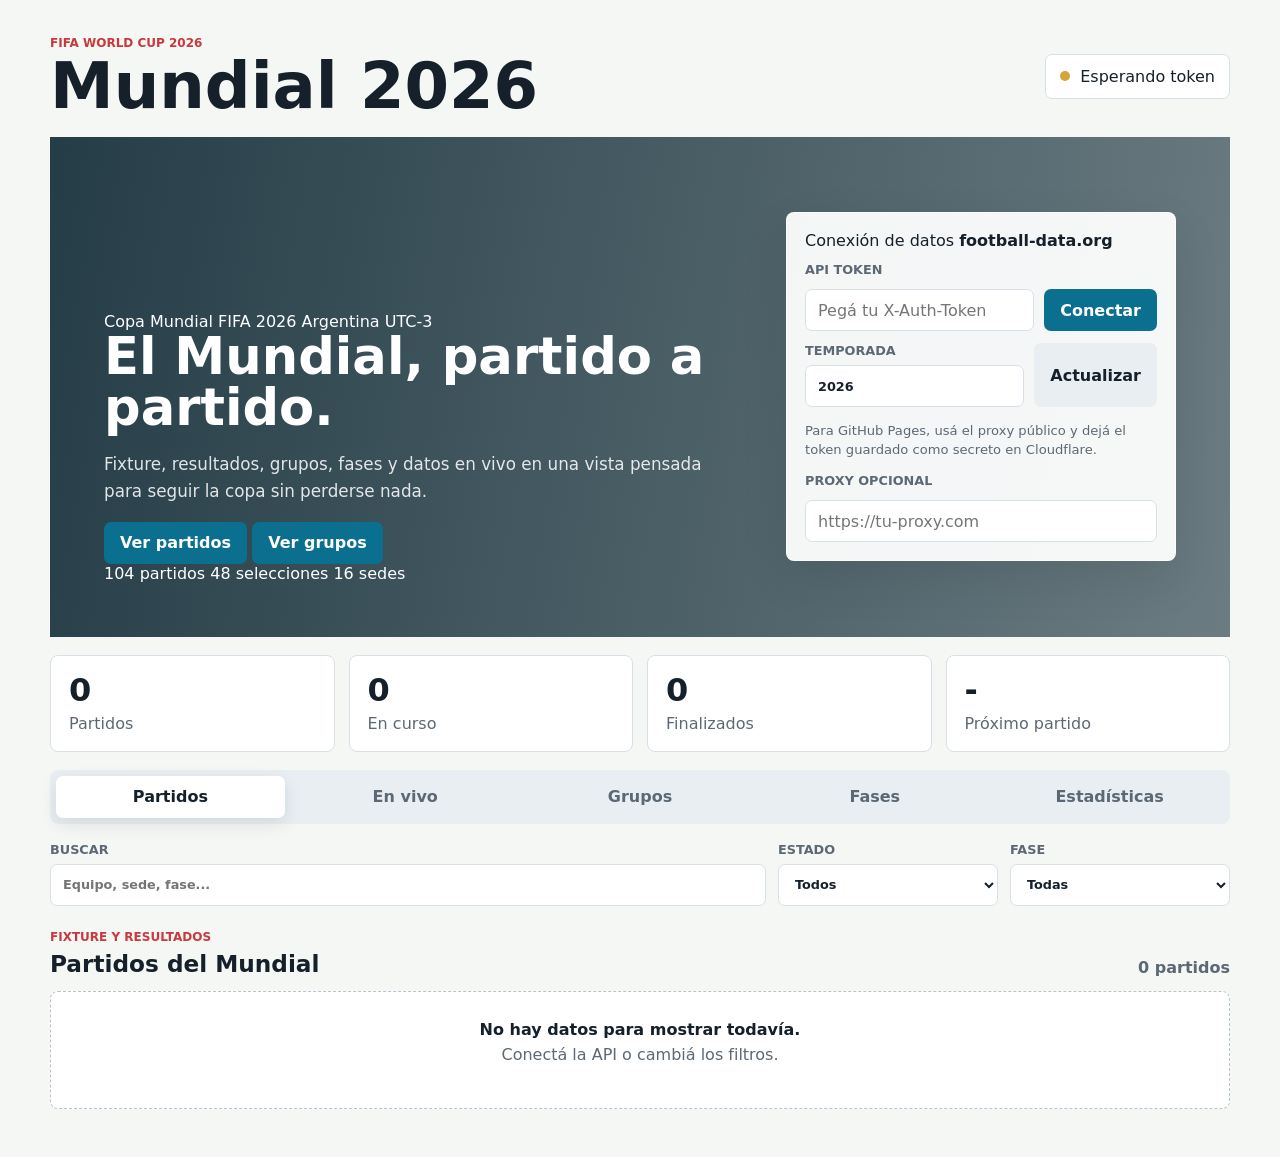
==== commit 151eb195: "Update index.html" ====
--- a/index.html
+++ b/index.html
@@ -23,13 +23,29 @@
     <main>
       <section class="hero">
         <div class="hero-copy">
-          <p class="eyebrow">Datos desde football-data.org</p>
-          <h2>Resultados, grupos, fases, fixture y estadísticas en vivo.</h2>
+          <div class="hero-kicker">
+            <span>Copa Mundial FIFA 2026</span>
+            <span>Argentina UTC-3</span>
+          </div>
+          <h2>El Mundial, partido a partido.</h2>
           <p>
-            Ingresá tu API token y la página consulta el Mundial 2026 en tiempo real. El token queda guardado solo en este navegador.
+            Fixture, resultados, grupos, fases y datos en vivo en una vista pensada para seguir la copa sin perderse nada.
           </p>
+          <div class="hero-actions" aria-label="Accesos rápidos">
+            <button type="button" data-jump="matches">Ver partidos</button>
+            <button type="button" class="light" data-jump="groups">Ver grupos</button>
+          </div>
+          <div class="hero-notes">
+            <span>104 partidos</span>
+            <span>48 selecciones</span>
+            <span>16 sedes</span>
+          </div>
         </div>
         <form class="token-panel" id="tokenForm">
+          <div class="token-title">
+            <span>Conexión de datos</span>
+            <strong>football-data.org</strong>
+          </div>
           <label for="tokenInput">API token</label>
           <div class="token-row">
             <input id="tokenInput" name="token" type="password" autocomplete="off" placeholder="Pegá tu X-Auth-Token">
@@ -42,7 +58,7 @@
             </label>
             <button type="button" class="ghost" id="refreshBtn">Actualizar</button>
           </div>
-          <p class="hint">La API de football-data.org exige token. Si el navegador bloquea la llamada por CORS, usá un proxy propio y configurá su URL abajo.</p>
+          <p class="hint">Para GitHub Pages, usá el proxy público y dejá el token guardado como secreto en Cloudflare.</p>
           <label for="proxyInput">Proxy opcional</label>
           <input id="proxyInput" type="url" placeholder="https://tu-proxy.com">
         </form>
@@ -174,6 +190,6 @@
     </div>
   </template>
 
-  <script src="./app.js"></script>
+  <script src="./app.js?v=3"></script>
 </body>
 </html>
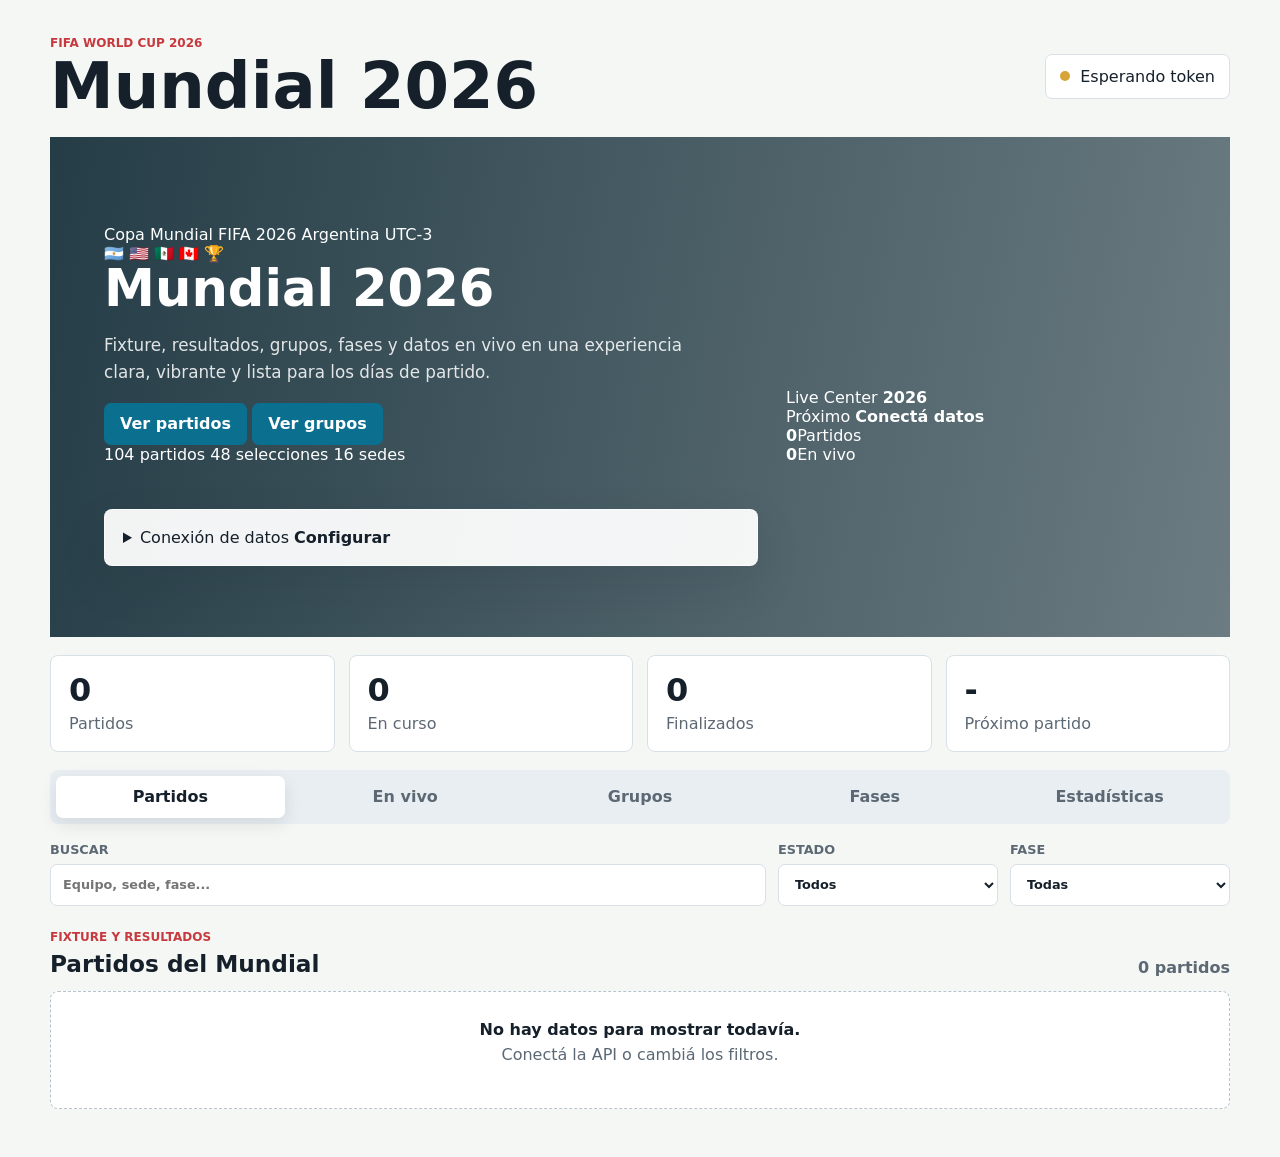
==== commit 951ba589: "Update index.html" ====
--- a/index.html
+++ b/index.html
@@ -27,9 +27,10 @@
             <span>Copa Mundial FIFA 2026</span>
             <span>Argentina UTC-3</span>
           </div>
-          <h2>El Mundial, partido a partido.</h2>
+          <div class="hero-flags" aria-hidden="true">🇦🇷 🇺🇸 🇲🇽 🇨🇦 🏆</div>
+          <h2>Mundial 2026</h2>
           <p>
-            Fixture, resultados, grupos, fases y datos en vivo en una vista pensada para seguir la copa sin perderse nada.
+            Fixture, resultados, grupos, fases y datos en vivo en una experiencia clara, vibrante y lista para los días de partido.
           </p>
           <div class="hero-actions" aria-label="Accesos rápidos">
             <button type="button" data-jump="matches">Ver partidos</button>
@@ -41,27 +42,44 @@
             <span>16 sedes</span>
           </div>
         </div>
-        <form class="token-panel" id="tokenForm">
-          <div class="token-title">
+        <aside class="hero-scorecard" aria-label="Vista destacada">
+          <div class="scorecard-top">
+            <span>Live Center</span>
+            <strong>2026</strong>
+          </div>
+          <div class="scorecard-match">
+            <span>Próximo</span>
+            <strong id="heroNextMatch">Conectá datos</strong>
+          </div>
+          <div class="scorecard-grid">
+            <div><strong id="heroTotalMatches">0</strong><span>Partidos</span></div>
+            <div><strong id="heroLiveMatches">0</strong><span>En vivo</span></div>
+          </div>
+        </aside>
+
+        <details class="token-panel" id="connectionDetails">
+          <summary>
             <span>Conexión de datos</span>
-            <strong>football-data.org</strong>
-          </div>
-          <label for="tokenInput">API token</label>
-          <div class="token-row">
-            <input id="tokenInput" name="token" type="password" autocomplete="off" placeholder="Pegá tu X-Auth-Token">
-            <button type="submit">Conectar</button>
-          </div>
-          <div class="settings-row">
-            <label>
-              <span>Temporada</span>
-              <input id="seasonInput" type="number" min="2026" max="2030" value="2026">
-            </label>
-            <button type="button" class="ghost" id="refreshBtn">Actualizar</button>
-          </div>
-          <p class="hint">Para GitHub Pages, usá el proxy público y dejá el token guardado como secreto en Cloudflare.</p>
-          <label for="proxyInput">Proxy opcional</label>
-          <input id="proxyInput" type="url" placeholder="https://tu-proxy.com">
-        </form>
+            <strong>Configurar</strong>
+          </summary>
+          <form id="tokenForm">
+            <label for="tokenInput">API token</label>
+            <div class="token-row">
+              <input id="tokenInput" name="token" type="password" autocomplete="off" placeholder="Pegá tu X-Auth-Token">
+              <button type="submit">Conectar</button>
+            </div>
+            <div class="settings-row">
+              <label>
+                <span>Temporada</span>
+                <input id="seasonInput" type="number" min="2026" max="2030" value="2026">
+              </label>
+              <button type="button" class="ghost" id="refreshBtn">Actualizar</button>
+            </div>
+            <p class="hint">Para GitHub Pages, usá el proxy público y dejá el token guardado como secreto en Cloudflare.</p>
+            <label for="proxyInput">Proxy opcional</label>
+            <input id="proxyInput" type="url" placeholder="https://tu-proxy.com/api">
+          </form>
+        </details>
       </section>
 
       <section class="summary-grid" aria-label="Resumen">
@@ -190,6 +208,6 @@
     </div>
   </template>
 
-  <script src="./app.js?v=3"></script>
+  <script src="./app.js?v=6"></script>
 </body>
 </html>
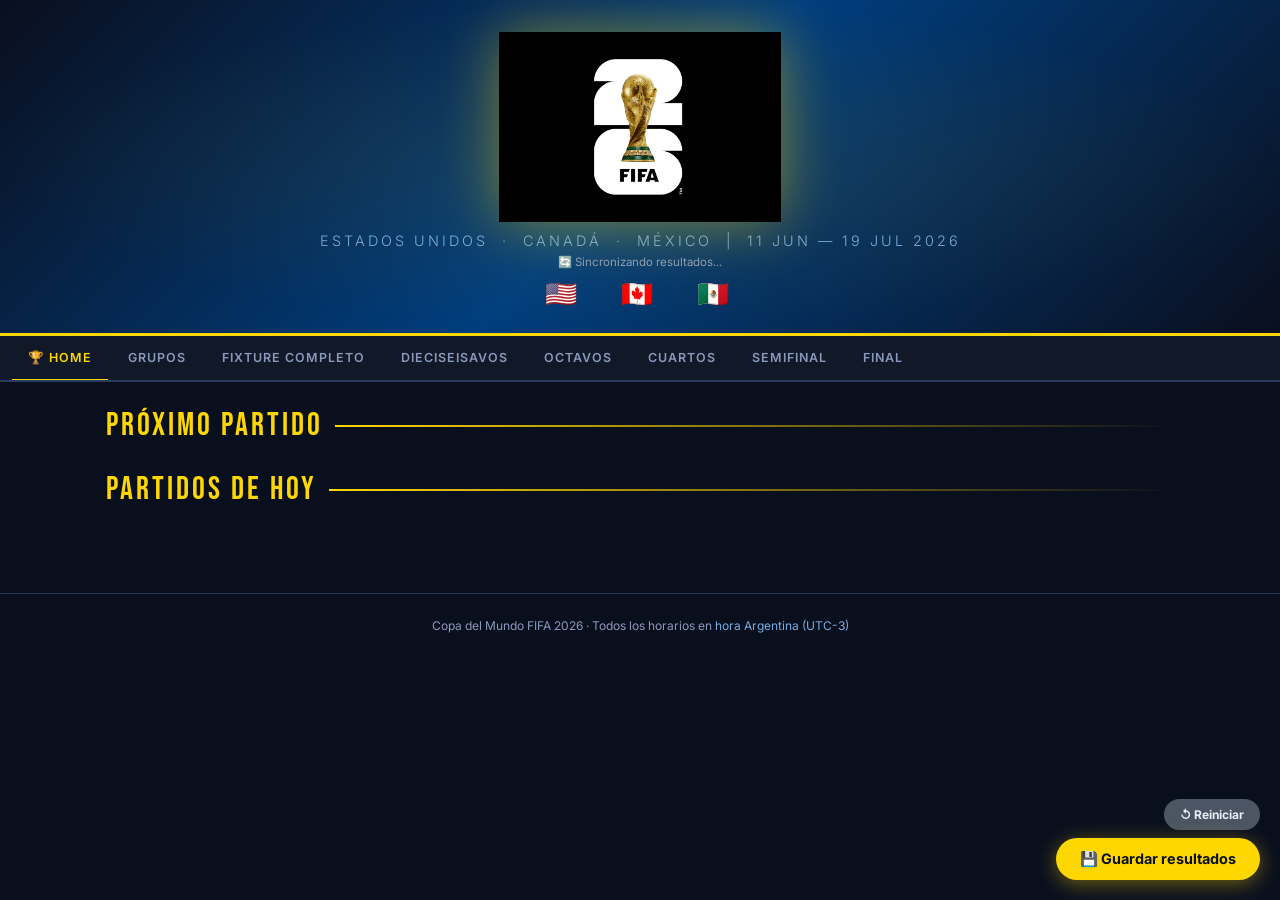
==== commit d1ff9760: "Rename index to index.html" ====
--- a/index.html
+++ b/index.html
@@ -1,213 +1,1132 @@
-<!doctype html>
+<!DOCTYPE html>
 <html lang="es">
 <head>
-  <meta charset="utf-8">
-  <meta name="viewport" content="width=device-width, initial-scale=1">
-  <title>Mundial 2026 en vivo</title>
-  <link rel="preconnect" href="https://api.football-data.org">
-  <link rel="stylesheet" href="./styles.css">
+<meta charset="UTF-8">
+<meta name="viewport" content="width=device-width, initial-scale=1.0">
+<title>🏆 Mundial 2026 — Fixture Completo</title>
+<style>
+@import url('https://fonts.googleapis.com/css2?family=Bebas+Neue&family=Inter:wght@300;400;500;600;700&family=Noto+Color+Emoji&display=swap');
+:root {
+  --oro:#FFD700;--oro-oscuro:#C9A800;--azul-fifa:#003E7E;
+  --bg:#0A0F1E;--bg2:#111827;--bg3:#1A2340;--card:#1E2B45;
+  --borde:#2A3A5C;--texto:#E8EDF5;--gris:#8899BB;
+  --arg1:#74ACDF;--arg2:#FFFFFF;
+}
+*{margin:0;padding:0;box-sizing:border-box;}
+body{background:var(--bg);color:var(--texto);font-family:'Inter','Noto Color Emoji',sans-serif;min-height:100vh;}
+.hero{background:linear-gradient(135deg,#0A0F1E 0%,#003E7E 50%,#0A0F1E 100%);text-align:center;padding:32px 20px 24px;border-bottom:3px solid var(--oro);position:relative;}
+.hero::before{content:'';position:absolute;inset:0;background:radial-gradient(ellipse at 50% 50%,rgba(255,215,0,.08) 0%,transparent 70%);pointer-events:none;}
+.hero-logo{height:190px;width:auto;object-fit:contain;margin-bottom:6px;filter:drop-shadow(0 0 30px rgba(255,215,0,.45));position:relative;}
+@media(max-width:600px){.hero-logo{height:130px;}}
+.hero-sub{font-size:.9rem;color:var(--arg1);letter-spacing:3px;text-transform:uppercase;font-weight:300;}
+.hero-flags{font-size:26px;margin-top:10px;letter-spacing:6px;font-family:'Noto Color Emoji',sans-serif;}
+.nav{display:flex;overflow-x:auto;background:var(--bg2);border-bottom:2px solid var(--borde);padding:0 12px;gap:4px;position:sticky;top:0;z-index:100;scrollbar-width:none;}
+.nav::-webkit-scrollbar{display:none;}
+.tab-btn{padding:14px 16px;background:none;border:none;color:var(--gris);font-family:'Inter',sans-serif;font-weight:600;font-size:.78rem;letter-spacing:1px;text-transform:uppercase;cursor:pointer;white-space:nowrap;border-bottom:3px solid transparent;margin-bottom:-2px;transition:color .2s,border-color .2s;}
+.tab-btn:hover{color:var(--texto);}
+.tab-btn.active{color:var(--oro);border-bottom-color:var(--oro);}
+.section{display:none;padding:24px 16px 64px;max-width:1100px;margin:0 auto;}
+.section.active{display:block;}
+.arg-banner{background:linear-gradient(135deg,var(--arg1) 0%,#fff 50%,var(--arg1) 100%);border-radius:12px;padding:16px 24px;margin-bottom:24px;display:flex;align-items:center;gap:16px;color:#003087;}
+.arg-banner .flag{font-size:40px;font-family:'Noto Color Emoji',sans-serif;}
+.arg-banner h2{font-family:'Bebas Neue',sans-serif;font-size:1.8rem;letter-spacing:2px;}
+.arg-banner p{font-size:.85rem;font-weight:500;opacity:.8;}
+.sec-title{font-family:'Bebas Neue',sans-serif;font-size:2rem;letter-spacing:3px;color:var(--oro);margin-bottom:20px;display:flex;align-items:center;gap:12px;}
+.sec-title::after{content:'';flex:1;height:2px;background:linear-gradient(90deg,var(--oro) 0%,transparent 100%);}
+.grupos-grid{display:grid;grid-template-columns:repeat(auto-fill,minmax(320px,1fr));gap:20px;}
+.grupo-card{background:var(--card);border:1px solid var(--borde);border-radius:12px;overflow:hidden;}
+.grupo-header{background:var(--azul-fifa);padding:12px 16px;display:flex;justify-content:space-between;align-items:center;}
+.grupo-header h3{font-family:'Bebas Neue',sans-serif;font-size:1.3rem;letter-spacing:2px;color:var(--oro);}
+.grupo-header .equipo-list{font-size:1.1rem;font-family:'Noto Color Emoji',sans-serif;}
+.tabla-pos{width:100%;border-collapse:collapse;font-size:.82rem;}
+.tabla-pos thead tr{background:var(--bg3);}
+.tabla-pos th{padding:8px;text-align:center;color:var(--gris);font-weight:600;font-size:.7rem;letter-spacing:1px;text-transform:uppercase;}
+.tabla-pos th:first-child{text-align:left;padding-left:12px;}
+.tabla-pos td{padding:8px;text-align:center;border-top:1px solid var(--borde);}
+.tabla-pos td:first-child{text-align:left;padding-left:12px;font-weight:600;}
+.tabla-pos tr.clasifica td{background:rgba(0,102,51,.15);}
+.tabla-pos tr.clasifica-3ro td{background:rgba(0,62,126,.15);}
+.tabla-pos .pts{font-weight:700;color:var(--oro);}
+.dg-pos{color:#4ade80;}.dg-neg{color:#f87171;}
+.dia-grupo{margin-bottom:28px;}
+.dia-label{font-size:.75rem;font-weight:700;letter-spacing:2px;text-transform:uppercase;color:var(--gris);padding:6px 12px;background:var(--bg3);border-radius:6px;margin-bottom:10px;display:inline-block;}
+.partido-row{background:var(--card);border:1px solid var(--borde);border-radius:10px;padding:14px 16px;margin-bottom:8px;display:grid;grid-template-columns:1fr auto 1fr;align-items:center;gap:12px;transition:border-color .2s;}
+.partido-row:hover{border-color:var(--arg1);}
+.partido-row.argentina{border-left:4px solid var(--arg1);background:linear-gradient(90deg,rgba(116,172,223,.08),var(--card));}
+.equipo-lado{display:flex;align-items:center;gap:10px;min-width:0;}
+.equipo-lado.derecha{flex-direction:row-reverse;text-align:right;}
+.bandera{font-size:22px;flex-shrink:0;font-family:'Noto Color Emoji',sans-serif;}
+.equipo-nombre{font-weight:600;font-size:.92rem;overflow:hidden;text-overflow:ellipsis;white-space:nowrap;}
+.equipo-nombre small{display:block;font-size:.68rem;color:var(--gris);font-weight:400;margin-top:1px;}
+.marcador{display:flex;align-items:center;gap:6px;flex-shrink:0;}
+.gol-input{width:42px;height:42px;background:var(--bg3);border:2px solid var(--borde);border-radius:8px;color:var(--texto);font-size:1.3rem;font-weight:700;text-align:center;cursor:pointer;transition:border-color .2s,background .2s;-moz-appearance:textfield;}
+.gol-input::-webkit-outer-spin-button,.gol-input::-webkit-inner-spin-button{-webkit-appearance:none;}
+.gol-input:focus{outline:none;border-color:var(--oro);background:var(--bg2);}
+.gol-input.filled{background:rgba(255,215,0,.08);border-color:var(--oro-oscuro);}
+.gol-input:disabled{opacity:.3;cursor:not-allowed;}
+.vs-sep{color:var(--gris);font-size:.75rem;font-weight:700;}
+.hora-badge{font-size:.72rem;color:var(--arg1);font-weight:600;display:block;text-align:center;margin-top:3px;}
+.sede-badge{font-size:.65rem;color:var(--gris);display:block;text-align:center;}
+.arg-match-banner{background:linear-gradient(90deg,rgba(116,172,223,.15),rgba(116,172,223,.05));border:1px solid var(--arg1);border-radius:10px;padding:10px 16px;margin-bottom:16px;font-size:.8rem;color:var(--arg1);display:flex;align-items:center;gap:8px;}
+.elim-section{background:var(--card);border:1px solid var(--borde);border-radius:12px;padding:20px;margin-bottom:24px;}
+.elim-title{font-family:'Bebas Neue',sans-serif;font-size:1.4rem;letter-spacing:2px;color:var(--oro);margin-bottom:16px;border-bottom:1px solid var(--borde);padding-bottom:10px;}
+.bracket-grid{display:grid;grid-template-columns:repeat(auto-fill,minmax(280px,1fr));gap:12px;}
+.bracket-match{background:var(--bg3);border:1px solid var(--borde);border-radius:8px;overflow:hidden;}
+.bracket-match-header{background:var(--bg2);padding:6px 12px;font-size:.68rem;color:var(--gris);font-weight:700;letter-spacing:1px;text-transform:uppercase;display:flex;justify-content:space-between;}
+.bracket-equipo{display:flex;align-items:center;gap:10px;padding:10px 12px;border-bottom:1px solid var(--borde);}
+.bracket-equipo:last-child{border-bottom:none;}
+.bracket-equipo .bandera{font-size:18px;}
+.bracket-equipo .nombre{font-weight:600;font-size:.85rem;flex:1;}
+.bracket-equipo .nombre.pendiente{color:var(--gris);font-style:italic;font-size:.75rem;font-weight:400;}
+  .bracket-equipo .bnd-small{font-size:16px;min-width:20px;text-align:center;color:var(--gris);}
+.bracket-equipo .gol-input{width:36px;height:36px;font-size:1.1rem;}
+.bracket-equipo.ganador{background:rgba(255,215,0,.07);}
+.bracket-equipo.ganador .nombre{color:var(--oro);}
+.clasificados-panel{background:var(--card);border:1px solid var(--borde);border-radius:12px;padding:20px;margin-bottom:24px;}
+.cls-grid{display:grid;grid-template-columns:repeat(auto-fill,minmax(150px,1fr));gap:10px;margin-top:12px;}
+.cls-item{background:var(--bg3);border:1px solid var(--borde);border-radius:8px;padding:10px;text-align:center;font-size:.8rem;}
+.cls-item .bnd{font-size:22px;margin-bottom:4px;font-family:'Noto Color Emoji',sans-serif;}
+.cls-item .nmbr{font-weight:600;font-size:.85rem;}
+.cls-item .pos{font-size:.68rem;color:var(--gris);margin-top:2px;}
+.cls-item.argentina-cls{border-color:var(--arg1);background:rgba(116,172,223,.1);}
+.terceros-tabla{width:100%;border-collapse:collapse;font-size:.82rem;margin-bottom:16px;}
+.terceros-tabla th{background:var(--bg3);padding:8px 12px;text-align:left;color:var(--gris);font-size:.7rem;font-weight:700;letter-spacing:1px;text-transform:uppercase;}
+.terceros-tabla td{padding:8px 12px;border-top:1px solid var(--borde);}
+.terceros-tabla tr.clasificado-3ro td{background:rgba(0,62,126,.15);}
+.terceros-tabla .pts{font-weight:700;color:var(--oro);}
+.save-bar{position:fixed;bottom:20px;right:20px;z-index:200;display:flex;flex-direction:column;gap:8px;align-items:flex-end;}
+.save-btn{background:var(--oro);color:#0A0F1E;border:none;border-radius:50px;padding:12px 24px;font-family:'Inter',sans-serif;font-weight:700;font-size:.9rem;cursor:pointer;box-shadow:0 4px 20px rgba(255,215,0,.4);transition:transform .15s,box-shadow .15s;}
+.save-btn:hover{transform:scale(1.05);box-shadow:0 6px 28px rgba(255,215,0,.6);}
+.save-btn.reset{background:#4B5563;color:var(--texto);box-shadow:none;font-size:.75rem;padding:8px 16px;}
+.saved-msg{background:#1A3A2A;color:#4ade80;border:1px solid #2d6a4f;border-radius:8px;padding:8px 16px;font-size:.8rem;font-weight:600;opacity:0;transition:opacity .3s;}
+.saved-msg.show{opacity:1;}
+footer{text-align:center;padding:24px;color:var(--gris);font-size:.75rem;border-top:1px solid var(--borde);}
+footer span{color:var(--arg1);}
+@media(max-width:600px){.equipo-nombre{font-size:.8rem;}.gol-input{width:38px;height:38px;font-size:1.1rem;}.partido-row{padding:10px 12px;gap:8px;}}
+
+.home-card{
+  background:#111827;
+  border:1px solid #1f2937;
+  border-radius:14px;
+  padding:20px;
+  margin-bottom:20px;
+  text-align:center;
+}
+
+.home-teams{
+  display:flex;
+  justify-content:space-between;
+  align-items:center;
+  font-size:1.3rem;
+}
+
+.countdown{
+  display:flex;
+  justify-content:center;
+  gap:10px;
+  margin-top:20px;
+}
+
+.cd{
+  background:#0f172a;
+  padding:10px;
+  border-radius:10px;
+  min-width:70px;
+}
+
+.cd-num{
+  font-size:1.4rem;
+  font-weight:bold;
+}
+
+
+</style>
 </head>
 <body>
-  <div class="app-shell">
-    <header class="topbar">
-      <div>
-        <p class="eyebrow">FIFA World Cup 2026</p>
-        <h1>Mundial 2026</h1>
+
+<div class="hero">
+  <img src="[data-uri]" alt="FIFA World Cup 2026" class="hero-logo">
+  <p class="hero-sub">Estados Unidos &nbsp;·&nbsp; Canadá &nbsp;·&nbsp; México &nbsp;|&nbsp; 11 Jun — 19 Jul 2026</p>
+  <div id="sync-status" style="font-size:.72rem;color:var(--gris);margin-top:6px;">🔄 Sincronizando resultados...</div>
+  <div class="hero-flags">🇺🇸 🇨🇦 🇲🇽</div>
+</div>
+
+<nav class="nav">
+  <button class="tab-btn active" onclick="showTab('home',this)">🏆 Home</button>
+  <button class="tab-btn" onclick="showTab('grupos',this)">Grupos</button>
+  <button class="tab-btn" onclick="showTab('fixture',this)">Fixture Completo</button>
+  <button class="tab-btn" onclick="showTab('dieciseisavos',this)">Dieciseisavos</button>
+  <button class="tab-btn" onclick="showTab('octavos',this)">Octavos</button>
+  <button class="tab-btn" onclick="showTab('cuartos',this)">Cuartos</button>
+  <button class="tab-btn" onclick="showTab('semis',this)">Semifinal</button>
+  <button class="tab-btn" onclick="showTab('final',this)">Final</button>
+</nav>
+
+<div id="tab-home" class="section active">
+  <div class="sec-title">Próximo Partido</div>
+  <div id="next-match-panel"></div>
+  <div class="sec-title" style="margin-top:25px">
+    Partidos de Hoy
+  </div>
+  <div id="today-matches"></div>
+</div>
+
+<!-- GRUPOS -->
+<div id="tab-grupos" class="section">
+  <div class="sec-title">Fase de Grupos</div>
+  <div style="margin-bottom:16px;font-size:.82rem;color:var(--gris);">Los 2 primeros de cada grupo + los 8 mejores terceros clasifican a dieciseisavos.</div>
+  <div class="grupos-grid" id="grupos-container"></div>
+  <div style="margin-top:32px;" class="sec-title">Mejores Terceros</div>
+  <div class="clasificados-panel">
+    <div style="font-size:.82rem;color:var(--gris);margin-bottom:12px;">De los 12 grupos, los 8 mejores terceros clasifican. Ordenados por puntos, diferencia de gol y goles a favor.</div>
+    <table class="terceros-tabla" id="tabla-terceros">
+      <thead><tr><th>#</th><th>Equipo</th><th>Grupo</th><th>J</th><th>G</th><th>E</th><th>P</th><th>GF</th><th>GC</th><th>DG</th><th>Pts</th></tr></thead>
+      <tbody></tbody>
+    </table>
+  </div>
+</div>
+
+<!-- FIXTURE -->
+<div id="tab-fixture" class="section">
+  <div class="sec-title">Fixture Completo</div>
+  <div style="font-size:.82rem;color:var(--gris);margin-bottom:20px;">Todos los horarios en hora Argentina (UTC-3). Ingresá los resultados para actualizar las tablas y el bracket.</div>
+  <div id="fixture-completo"></div>
+</div>
+
+<!-- DIECISEISAVOS -->
+<div id="tab-dieciseisavos" class="section">
+  <div class="sec-title">Dieciseisavos de Final</div>
+  <div style="font-size:.82rem;color:var(--gris);margin-bottom:16px;">32 clasificados: 1° y 2° de cada grupo + 8 mejores terceros. Los equipos aparecen automáticamente al cargar resultados de grupos.</div>
+  <div class="clasificados-panel" style="margin-bottom:24px;">
+    <div class="elim-title">32 Clasificados</div>
+    <div id="cls-info" style="font-size:.8rem;color:var(--gris);margin-bottom:8px;">Los clasificados se mostrarán a medida que se carguen resultados.</div>
+    <div class="cls-grid" id="grid-clasificados-16"></div>
+  </div>
+  <div class="elim-section">
+  <div class="elim-title">Semifinales</div>
+  <div id="bracket-sf" class="bracket-grid"></div>
+</div>
+</div>
+
+<!-- OCTAVOS -->
+<div id="tab-octavos" class="section">
+  <div class="sec-title">Octavos de Final</div>
+  <div style="font-size:.82rem;color:var(--gris);margin-bottom:16px;">Se completa con los ganadores de dieciseisavos.</div>
+  <div class="elim-section">
+    <div class="elim-title">8 Partidos — 4 al 7 Jul 2026</div>
+    <div class="bracket-grid" id="bracket-qf"></div>
+  </div>
+</div>
+
+<!-- CUARTOS -->
+<div id="tab-cuartos" class="section">
+  <div class="sec-title">Cuartos de Final</div>
+  <div style="font-size:.82rem;color:var(--gris);margin-bottom:16px;">Se completa con los ganadores de octavos.</div>
+  <div class="elim-section">
+    <div class="elim-title">4 Partidos — 9 al 11 Jul 2026</div>
+    <div class="bracket-grid" id="bracket-sf"></div>
+  </div>
+</div>
+
+<!-- SEMIFINAL -->
+<div id="tab-semis" class="section">
+  <div class="sec-title">Semifinales</div>
+  <div style="font-size:.82rem;color:var(--gris);margin-bottom:16px;">Se completa con los ganadores de cuartos.</div>
+  <div class="elim-section">
+    <div class="elim-title">16 Partidos — Dieciseisavos de Final</div>
+    <div id="bracket-r32" class="bracket-grid"></div>
+  </div>
+  <div class="elim-section" style="margin-top:20px;">
+    <div class="elim-title">Tercer Puesto — 18 Jul · Miami</div>
+    <div class="bracket-grid" id="bracket-ter"></div>
+  </div>
+</div>
+
+<!-- FINAL -->
+<div id="tab-final" class="section">
+  <div class="sec-title">La Gran Final</div>
+  <div style="text-align:center;padding:16px 0 24px;">
+    <div style="font-size:3rem;margin-bottom:6px;">🏆</div>
+    <div style="font-family:'Bebas Neue',sans-serif;font-size:1.8rem;color:var(--gris);letter-spacing:3px;">19 de Julio de 2026</div>
+    <div style="color:var(--gris);font-size:.85rem;margin-top:4px;">MetLife Stadium · East Rutherford, Nueva Jersey</div>
+  </div>
+  <div class="elim-section">
+    <div class="elim-title">Final — 19 Jul 2026 · Nueva Jersey</div>
+    <div class="bracket-grid" id="bracket-fin"></div>
+  </div>
+  <div id="campeon-panel" style="display:none;text-align:center;padding:32px;background:var(--card);border-radius:16px;border:2px solid var(--oro);margin-top:20px;">
+    <div style="font-size:4rem;">🏆</div>
+    <div style="font-family:'Bebas Neue',sans-serif;font-size:2.5rem;color:var(--oro);letter-spacing:4px;margin-top:8px;">CAMPEÓN DEL MUNDO 2026</div>
+    <div id="campeon-nombre" style="font-size:2rem;margin-top:12px;"></div>
+  </div>
+</div>
+
+<!-- SAVE BAR -->
+<div class="save-bar">
+  <div class="saved-msg" id="saved-msg">✓ Resultados guardados</div>
+  <button class="save-btn reset" onclick="resetAll()">↺ Reiniciar</button>
+  <button class="save-btn" onclick="saveAll()">💾 Guardar resultados</button>
+</div>
+
+<footer><p>Copa del Mundo FIFA 2026 · Todos los horarios en <span>hora Argentina (UTC-3)</span></p></footer>
+
+<script>
+// ============================================================
+// DATOS GRUPOS
+// ============================================================
+const GRUPOS = {
+  A:{equipos:[{nombre:'México',bandera:'🇲🇽'},{nombre:'Sudáfrica',bandera:'🇿🇦'},{nombre:'Corea del Sur',bandera:'🇰🇷'},{nombre:'Rep. Checa',bandera:'🇨🇿'}]},
+  B:{equipos:[{nombre:'Canadá',bandera:'🇨🇦'},{nombre:'Bosnia-Herz.',bandera:'🇧🇦'},{nombre:'Qatar',bandera:'🇶🇦'},{nombre:'Suiza',bandera:'🇨🇭'}]},
+  C:{equipos:[{nombre:'Brasil',bandera:'🇧🇷'},{nombre:'Marruecos',bandera:'🇲🇦'},{nombre:'Haití',bandera:'🇭🇹'},{nombre:'Escocia',bandera:'🏴󠁧󠁢󠁳󠁣󠁴󠁿'}]},
+  D:{equipos:[{nombre:'EE.UU.',bandera:'🇺🇸'},{nombre:'Paraguay',bandera:'🇵🇾'},{nombre:'Australia',bandera:'🇦🇺'},{nombre:'Turquía',bandera:'🇹🇷'}]},
+  E:{equipos:[{nombre:'Alemania',bandera:'🇩🇪'},{nombre:'Curazao',bandera:'🇨🇼'},{nombre:'Costa de Marfil',bandera:'🇨🇮'},{nombre:'Ecuador',bandera:'🇪🇨'}]},
+  F:{equipos:[{nombre:'Países Bajos',bandera:'🇳🇱'},{nombre:'Japón',bandera:'🇯🇵'},{nombre:'Suecia',bandera:'🇸🇪'},{nombre:'Túnez',bandera:'🇹🇳'}]},
+  G:{equipos:[{nombre:'Bélgica',bandera:'🇧🇪'},{nombre:'Egipto',bandera:'🇪🇬'},{nombre:'Irán',bandera:'🇮🇷'},{nombre:'Nueva Zelanda',bandera:'🇳🇿'}]},
+  H:{equipos:[{nombre:'España',bandera:'🇪🇸'},{nombre:'Cabo Verde',bandera:'🇨🇻'},{nombre:'Arabia Saudita',bandera:'🇸🇦'},{nombre:'Uruguay',bandera:'🇺🇾'}]},
+  I:{equipos:[{nombre:'Francia',bandera:'🇫🇷'},{nombre:'Senegal',bandera:'🇸🇳'},{nombre:'Irak',bandera:'🇮🇶'},{nombre:'Noruega',bandera:'🇳🇴'}]},
+  J:{equipos:[{nombre:'Argentina',bandera:'🇦🇷'},{nombre:'Argelia',bandera:'🇩🇿'},{nombre:'Austria',bandera:'🇦🇹'},{nombre:'Jordania',bandera:'🇯🇴'}]},
+  K:{equipos:[{nombre:'Portugal',bandera:'🇵🇹'},{nombre:'RD Congo',bandera:'🇨🇩'},{nombre:'Uzbekistán',bandera:'🇺🇿'},{nombre:'Colombia',bandera:'🇨🇴'}]},
+  L:{equipos:[{nombre:'Inglaterra',bandera:'🏴󠁧󠁢󠁥󠁮󠁧󠁿'},{nombre:'Croacia',bandera:'🇭🇷'},{nombre:'Ghana',bandera:'🇬🇭'},{nombre:'Panamá',bandera:'🇵🇦'}]},
+};
+
+// ============================================================
+// FIXTURE FASE DE GRUPOS (ORDENADO CRONOLÓGICAMENTE)
+// ============================================================
+const PARTIDOS_GRUPOS = [
+  // JUEVES 11 DE JUNIO
+  {id:'A1',g:'A',h:'México',v:'Sudáfrica',fecha:'Jue 11 Jun',hora:'16:00',sede:'Ciudad de México'},
+  {id:'A2',g:'A',h:'Corea del Sur',v:'Rep. Checa',fecha:'Jue 11 Jun',hora:'22:00',sede:'Guadalajara'},
+
+  // VIERNES 12 DE JUNIO
+  {id:'B1',g:'B',h:'Canadá',v:'Bosnia-Herz.',fecha:'Vie 12 Jun',hora:'16:00',sede:'Toronto'},
+  {id:'D1',g:'D',h:'EE.UU.',v:'Paraguay',fecha:'Vie 12 Jun',hora:'20:00',sede:'Los Ángeles'},
+
+  // SÁBADO 13 DE JUNIO
+  {id:'B2',g:'B',h:'Qatar',v:'Suiza',fecha:'Sáb 13 Jun',hora:'16:00',sede:'San Francisco'},
+  {id:'C1',g:'C',h:'Brasil',v:'Marruecos',fecha:'Sáb 13 Jun',hora:'19:00',sede:'Boston'},
+  {id:'C2',g:'C',h:'Haití',v:'Escocia',fecha:'Sáb 13 Jun',hora:'22:00',sede:'Nueva York / Nueva Jersey'},
+
+  // DOMINGO 14 DE JUNIO
+  {id:'D2',g:'D',h:'Australia',v:'Turquía',fecha:'Dom 14 Jun',hora:'01:00',sede:'Vancouver'},
+  {id:'E1',g:'E',h:'Alemania',v:'Curazao',fecha:'Dom 14 Jun',hora:'14:00',sede:'Philadelphia'},
+  {id:'F1',g:'F',h:'Países Bajos',v:'Japón',fecha:'Dom 14 Jun',hora:'17:00',sede:'Dallas'},
+  {id:'E2',g:'E',h:'Costa de Marfil',v:'Ecuador',fecha:'Dom 14 Jun',hora:'20:00',sede:'Houston'},
+  {id:'F2',g:'F',h:'Suecia',v:'Túnez',fecha:'Dom 14 Jun',hora:'23:00',sede:'Monterrey'},
+
+  // LUNES 15 DE JUNIO
+  {id:'H1',g:'H',h:'España',v:'Cabo Verde',fecha:'Lun 15 Jun',hora:'13:00',sede:'Miami'},
+  {id:'G1',g:'G',h:'Bélgica',v:'Egipto',fecha:'Lun 15 Jun',hora:'18:00',sede:'Los Ángeles'},
+  {id:'H2',g:'H',h:'Arabia Saudita',v:'Uruguay',fecha:'Lun 15 Jun',hora:'19:00',sede:'Atlanta'},
+  {id:'G2',g:'G',h:'Irán',v:'Nueva Zelanda',fecha:'Lun 15 Jun',hora:'22:00',sede:'Seattle'},
+
+  // MARTES 16 DE JUNIO
+  {id:'J1',g:'J',h:'Austria',v:'Jordania',fecha:'Mar 16 Jun',hora:'01:00',sede:'San Francisco'},
+  {id:'A3',g:'A',h:'Rep. Checa',v:'Sudáfrica',fecha:'Mar 16 Jun',hora:'13:00',sede:'Atlanta'},
+  {id:'I1',g:'I',h:'Francia',v:'Senegal',fecha:'Mar 16 Jun',hora:'16:00',sede:'Nueva York / Nueva Jersey'},
+  {id:'I2',g:'I',h:'Irak',v:'Noruega',fecha:'Mar 16 Jun',hora:'19:00',sede:'Boston'},
+  {id:'J2',g:'J',h:'Argentina',v:'Argelia',fecha:'Mar 16 Jun',hora:'22:00',sede:'Kansas City'},
+
+  // MIÉRCOLES 17 DE JUNIO
+  {id:'K1',g:'K',h:'Portugal',v:'RD Congo',fecha:'Mié 17 Jun',hora:'14:00',sede:'Houston'},
+  {id:'L1',g:'L',h:'Inglaterra',v:'Croacia',fecha:'Mié 17 Jun',hora:'17:00',sede:'Toronto'},
+  {id:'L2',g:'L',h:'Ghana',v:'Panamá',fecha:'Mié 17 Jun',hora:'20:00',sede:'Dallas'},
+  {id:'K2',g:'K',h:'Uzbekistán',v:'Colombia',fecha:'Mié 17 Jun',hora:'23:00',sede:'Ciudad de México'},
+
+  // JUEVES 18 DE JUNIO
+  {id:'B3',g:'B',h:'Suiza',v:'Bosnia-Herz.',fecha:'Jue 18 Jun',hora:'16:00',sede:'Los Ángeles'},
+  {id:'B4',g:'B',h:'Canadá',v:'Qatar',fecha:'Jue 18 Jun',hora:'19:00',sede:'Vancouver'},
+
+  // VIERNES 19 DE JUNIO
+  {id:'D3',g:'D',h:'EE.UU.',v:'Australia',fecha:'Vie 19 Jun',hora:'01:00',sede:'Seattle'},
+  {id:'C3',g:'C',h:'Brasil',v:'Haití',fecha:'Vie 19 Jun',hora:'19:00',sede:'Philadelphia'},
+  {id:'C4',g:'C',h:'Escocia',v:'Marruecos',fecha:'Vie 19 Jun',hora:'22:00',sede:'Boston'},
+
+  // SÁBADO 20 DE JUNIO
+  {id:'F3',g:'F',h:'Japón',v:'Túnez',fecha:'Sáb 20 Jun',hora:'01:00',sede:'Monterrey'},
+  {id:'F4',g:'F',h:'Países Bajos',v:'Suecia',fecha:'Sáb 20 Jun',hora:'14:00',sede:'Houston'},
+  {id:'D4',g:'D',h:'Turquía',v:'Paraguay',fecha:'Sáb 20 Jun',hora:'16:00',sede:'San Francisco'},
+  {id:'E3',g:'E',h:'Alemania',v:'Costa de Marfil',fecha:'Sáb 20 Jun',hora:'17:00',sede:'Toronto'},
+  {id:'E4',g:'E',h:'Curazao',v:'Ecuador',fecha:'Sáb 20 Jun',hora:'21:00',sede:'Kansas City'},
+  {id:'A4',g:'A',h:'México',v:'Corea del Sur',fecha:'Sáb 20 Jun',hora:'22:00',sede:'Guadalajara'},
+
+  // DOMINGO 21 DE JUNIO
+  {id:'H3',g:'H',h:'España',v:'Arabia Saudita',fecha:'Dom 21 Jun',hora:'13:00',sede:'Miami'},
+  {id:'G3',g:'G',h:'Bélgica',v:'Irán',fecha:'Dom 21 Jun',hora:'16:00',sede:'Los Ángeles'},
+  {id:'H4',g:'H',h:'Cabo Verde',v:'Uruguay',fecha:'Dom 21 Jun',hora:'19:00',sede:'Atlanta'},
+  {id:'G4',g:'G',h:'Egipto',v:'Nueva Zelanda',fecha:'Dom 21 Jun',hora:'22:00',sede:'Vancouver'},
+
+  // LUNES 22 DE JUNIO
+  {id:'J3',g:'J',h:'Jordania',v:'Argelia',fecha:'Lun 22 Jun',hora:'00:00',sede:'San Francisco'},
+  {id:'J4',g:'J',h:'Argentina',v:'Austria',fecha:'Lun 22 Jun',hora:'14:00',sede:'Dallas'},
+  {id:'I3',g:'I',h:'Francia',v:'Irak',fecha:'Lun 22 Jun',hora:'18:00',sede:'Nueva York / Nueva Jersey'},
+  {id:'I4',g:'I',h:'Noruega',v:'Senegal',fecha:'Lun 22 Jun',hora:'21:00',sede:'Philadelphia'},
+
+  // MARTES 23 DE JUNIO
+  {id:'K3',g:'K',h:'Portugal',v:'Uzbekistán',fecha:'Mar 23 Jun',hora:'14:00',sede:'Houston'},
+  {id:'L3',g:'L',h:'Inglaterra',v:'Ghana',fecha:'Mar 23 Jun',hora:'17:00',sede:'Boston'},
+  {id:'L4',g:'L',h:'Croacia',v:'Panamá',fecha:'Mar 23 Jun',hora:'20:00',sede:'Toronto'},
+  {id:'K4',g:'K',h:'RD Congo',v:'Colombia',fecha:'Mar 23 Jun',hora:'23:00',sede:'Guadalajara'},
+
+  // MIÉRCOLES 24 DE JUNIO
+  {id:'B5',g:'B',h:'Suiza',v:'Canadá',fecha:'Mié 24 Jun',hora:'16:00',sede:'Vancouver'},
+  {id:'B6',g:'B',h:'Bosnia-Herz.',v:'Qatar',fecha:'Mié 24 Jun',hora:'16:00',sede:'Seattle'},
+  {id:'C5',g:'C',h:'Escocia',v:'Brasil',fecha:'Mié 24 Jun',hora:'19:00',sede:'Miami'},
+  {id:'C6',g:'C',h:'Marruecos',v:'Haití',fecha:'Mié 24 Jun',hora:'19:00',sede:'Atlanta'},
+  {id:'A5',g:'A',h:'Rep. Checa',v:'México',fecha:'Mié 24 Jun',hora:'22:00',sede:'Ciudad de México'},
+  {id:'A6',g:'A',h:'Sudáfrica',v:'Corea del Sur',fecha:'Mié 24 Jun',hora:'22:00',sede:'Monterrey'},
+
+  // JUEVES 25 DE JUNIO
+  {id:'E5',g:'E',h:'Ecuador',v:'Alemania',fecha:'Jue 25 Jun',hora:'17:00',sede:'Nueva York / Nueva Jersey'},
+  {id:'E6',g:'E',h:'Curazao',v:'Costa de Marfil',fecha:'Jue 25 Jun',hora:'17:00',sede:'Philadelphia'},
+  {id:'F5',g:'F',h:'Túnez',v:'Países Bajos',fecha:'Jue 25 Jun',hora:'20:00',sede:'Dallas'},
+  {id:'F6',g:'F',h:'Japón',v:'Suecia',fecha:'Jue 25 Jun',hora:'20:00',sede:'Kansas City'},
+  {id:'D5',g:'D',h:'Turquía',v:'EE.UU.',fecha:'Jue 25 Jun',hora:'23:00',sede:'Los Ángeles'},
+  {id:'D6',g:'D',h:'Paraguay',v:'Australia',fecha:'Jue 25 Jun',hora:'23:00',sede:'San Francisco'},
+
+  // VIERNES 26 DE JUNIO
+  {id:'I5',g:'I',h:'Noruega',v:'Francia',fecha:'Vie 26 Jun',hora:'16:00',sede:'Boston'},
+  {id:'I6',g:'I',h:'Senegal',v:'Irak',fecha:'Vie 26 Jun',hora:'16:00',sede:'Toronto'},
+  {id:'H5',g:'H',h:'Uruguay',v:'España',fecha:'Vie 26 Jun',hora:'21:00',sede:'Guadalajara'},
+  {id:'H6',g:'H',h:'Cabo Verde',v:'Arabia Saudita',fecha:'Vie 26 Jun',hora:'21:00',sede:'Houston'},
+
+  // SÁBADO 27 DE JUNIO
+  {id:'G5',g:'G',h:'Nueva Zelanda',v:'Bélgica',fecha:'Sáb 27 Jun',hora:'00:00',sede:'Vancouver'},
+  {id:'G6',g:'G',h:'Egipto',v:'Irán',fecha:'Sáb 27 Jun',hora:'00:00',sede:'Seattle'},
+  {id:'L5',g:'L',h:'Panamá',v:'Inglaterra',fecha:'Sáb 27 Jun',hora:'18:00',sede:'Nueva York / Nueva Jersey'},
+  {id:'L6',g:'L',h:'Croacia',v:'Ghana',fecha:'Sáb 27 Jun',hora:'18:00',sede:'Philadelphia'},
+  {id:'K5',g:'K',h:'Colombia',v:'Portugal',fecha:'Sáb 27 Jun',hora:'20:30',sede:'Miami'},
+  {id:'K6',g:'K',h:'RD Congo',v:'Uzbekistán',fecha:'Sáb 27 Jun',hora:'20:30',sede:'Atlanta'},
+  {id:'J5',g:'J',h:'Jordania',v:'Argentina',fecha:'Sáb 27 Jun',hora:'23:00',sede:'Dallas'},
+  {id:'J6',g:'J',h:'Argelia',v:'Austria',fecha:'Sáb 27 Jun',hora:'23:00',sede:'Kansas City'}
+];
+// ============================================================
+// ESTRUCTURA COMPLETA DEL BRACKET (CORREGIDO FIFA 2026)
+// ============================================================
+const BRACKET = {
+  // DIECISEISAVOS DE FINAL (Ronda de 32 equipos)
+  r32: [
+    {id:'R32_1', fecha:'Dom 28 Jun', hora:'13:00', sede:'Los Ángeles', s1:{tipo:'pos',grupo:'A',pos:2}, s2:{tipo:'pos',grupo:'B',pos:2}},
+    {id:'R32_2', fecha:'Lun 29 Jun', hora:'14:00', sede:'Houston', s1:{tipo:'pos',grupo:'C',pos:1}, s2:{tipo:'pos',grupo:'F',pos:2}},
+    {id:'R32_3', fecha:'Lun 29 Jun', hora:'17:30', sede:'Boston', s1:{tipo:'pos',grupo:'E',pos:1}, s2:{tipo:'3ro',grupos:['A','B','C','D','F']}},
+    {id:'R32_4', fecha:'Lun 29 Jun', hora:'22:00', sede:'Monterrey', s1:{tipo:'pos',grupo:'F',pos:1}, s2:{tipo:'pos',grupo:'C',pos:2}},
+    {id:'R32_5', fecha:'Mar 30 Jun', hora:'14:00', sede:'Dallas', s1:{tipo:'pos',grupo:'E',pos:2}, s2:{tipo:'pos',grupo:'I',pos:2}},
+    {id:'R32_6', fecha:'Mar 30 Jun', hora:'18:00', sede:'Nueva York / Nueva Jersey', s1:{tipo:'pos',grupo:'I',pos:1}, s2:{tipo:'3ro',grupos:['C','D','F','G','H']}},
+    {id:'R32_7', fecha:'Mar 30 Jun', hora:'22:00', sede:'Ciudad de México', s1:{tipo:'pos',grupo:'A',pos:1}, s2:{tipo:'3ro',grupos:['C','E','F','H','I']}},
+    {id:'R32_8', fecha:'Mié 01 Jul', hora:'13:00', sede:'Atlanta', s1:{tipo:'pos',grupo:'L',pos:1}, s2:{tipo:'3ro',grupos:['E','H','I','J','K']}},
+    {id:'R32_9', fecha:'Mié 01 Jul', hora:'17:00', sede:'Seattle', s1:{tipo:'pos',grupo:'G',pos:1}, s2:{tipo:'3ro',grupos:['A','E','H','I','J']}},
+    {id:'R32_10', fecha:'Mié 01 Jul', hora:'21:00', sede:'San Francisco', s1:{tipo:'pos',grupo:'D',pos:1}, s2:{tipo:'3ro',grupos:['B','E','F','I','J']}},
+    {id:'R32_11', fecha:'Jue 02 Jul', hora:'16:00', sede:'Los Ángeles', s1:{tipo:'pos',grupo:'H',pos:1}, s2:{tipo:'pos',grupo:'J',pos:2}},
+    {id:'R32_12', fecha:'Jue 02 Jul', hora:'20:00', sede:'Toronto', s1:{tipo:'pos',grupo:'K',pos:2}, s2:{tipo:'pos',grupo:'L',pos:2}},
+    {id:'R32_13', fecha:'Jue 02 Jul', hora:'22:30', sede:'Kansas City', s1:{tipo:'pos',grupo:'K',pos:1}, s2:{tipo:'3ro',grupos:['D','E','I','J','L']}},
+    {id:'R32_14', fecha:'Vie 03 Jul', hora:'00:00', sede:'Vancouver', s1:{tipo:'pos',grupo:'B',pos:1}, s2:{tipo:'3ro',grupos:['E','F','G','I','J']}},
+    {id:'R32_15', fecha:'Vie 03 Jul', hora:'16:00', sede:'Dallas', s1:{tipo:'pos',grupo:'D',pos:2}, s2:{tipo:'pos',grupo:'G',pos:2}},
+    {id:'R32_16', fecha:'Vie 03 Jul', hora:'19:00', sede:'Miami', s1:{tipo:'pos',grupo:'J',pos:1}, s2:{tipo:'pos',grupo:'H',pos:2}}
+  ],
+
+  // OCTAVOS DE FINAL (Round of 16)
+  r16: [
+    {id:'R16_1', fecha:'Sáb 04 Jul', hora:'14:00', sede:'Houston', s1:{tipo:'ganador',partido:'R32_3'}, s2:{tipo:'ganador',partido:'R32_5'}},
+    {id:'R16_2', fecha:'Sáb 04 Jul', hora:'18:00', sede:'Philadelphia', s1:{tipo:'ganador',partido:'R32_4'}, s2:{tipo:'ganador',partido:'R32_7'}},
+    {id:'R16_3', fecha:'Dom 05 Jul', hora:'17:00', sede:'Nueva York / Nueva Jersey', s1:{tipo:'ganador',partido:'R32_2'}, s2:{tipo:'ganador',partido:'R32_6'}},
+    {id:'R16_4', fecha:'Dom 05 Jul', hora:'21:00', sede:'Ciudad de México', s1:{tipo:'ganador',partido:'R32_1'}, s2:{tipo:'ganador',partido:'R32_8'}},
+    {id:'R16_5', fecha:'Lun 06 Jul', hora:'16:00', sede:'Dallas', s1:{tipo:'ganador',partido:'R32_11'}, s2:{tipo:'ganador',partido:'R32_12'}},
+    {id:'R16_6', fecha:'Lun 06 Jul', hora:'21:00', sede:'Seattle', s1:{tipo:'ganador',partido:'R32_9'}, s2:{tipo:'ganador',partido:'R32_10'}},
+    {id:'R16_7', fecha:'Mar 07 Jul', hora:'13:00', sede:'Atlanta', s1:{tipo:'ganador',partido:'R32_15'}, s2:{tipo:'ganador',partido:'R32_16'}},
+    {id:'R16_8', fecha:'Mar 07 Jul', hora:'16:00', sede:'Vancouver', s1:{tipo:'ganador',partido:'R32_13'}, s2:{tipo:'ganador',partido:'R32_14'}}
+  ],
+
+  // CUARTOS DE FINAL
+  qf: [
+    {id:'QF_1', fecha:'Jue 09 Jul', hora:'16:00', sede:'Boston', s1:{tipo:'ganador',partido:'R16_1'}, s2:{tipo:'ganador',partido:'R16_2'}},
+    {id:'QF_2', fecha:'Vie 10 Jul', hora:'19:00', sede:'Los Ángeles', s1:{tipo:'ganador',partido:'R16_3'}, s2:{tipo:'ganador',partido:'R16_4'}},
+    {id:'QF_3', fecha:'Sáb 11 Jul', hora:'18:00', sede:'Miami', s1:{tipo:'ganador',partido:'R16_5'}, s2:{tipo:'ganador',partido:'R16_6'}},
+    {id:'QF_4', fecha:'Sáb 11 Jul', hora:'22:00', sede:'Kansas City', s1:{tipo:'ganador',partido:'R16_7'}, s2:{tipo:'ganador',partido:'R16_8'}}
+  ],
+
+  // SEMIFINALES (Asegurate de que se llame 'semi' y tenga los 2 partidos internos)
+  semi: [
+    { id: 'SF_1', fecha: 'Mar 14 Jul', hora: '22:00', sede: 'Dallas', s1: { tipo: 'ganador', partido: 'QF_1' }, s2: { tipo: 'ganador', partido: 'QF_2' } },
+    { id: 'SF_2', fecha: 'Mié 15 Jul', hora: '22:00', sede: 'Atlanta', s1: { tipo: 'ganador', partido: 'QF_3' }, s2: { tipo: 'ganador', partido: 'QF_4' } }
+  ],
+
+  // TERCER PUESTO (Este ya te andaba bien, pero verificalo)
+  ter: [
+    { id: '3ER_1', fecha: 'Sáb 18 Jul', hora: '17:00', sede: 'Miami', s1: { tipo: 'perdedor', partido: 'SF_1' }, s2: { tipo: 'perdedor', partido: 'SF_2' } }
+  ],
+
+  // GRAN FINAL (Dejala lista con su array de partidos correspondientes)
+  fin: [
+    { id: 'FIN_1', fecha: 'Dom 19 Jul', hora: '16:00', sede: 'Nueva York / Nueva Jersey', s1: { tipo: 'ganador', partido: 'SF_1' }, s2: { tipo: 'ganador', partido: 'SF_2' } }
+  ]
+};
+  
+// ============================================================
+// ESTADO
+// ============================================================
+
+let resultados = {};
+
+// ============================================================
+// STORAGE — JSONbin.io (compartido entre todos los usuarios)
+// ============================================================
+const JSONBIN_URL = 'https://api.jsonbin.io/v3/b/6a2cc8d1da38895dfeb8919c';
+const JSONBIN_HEADERS = {
+  'Content-Type': 'application/json',
+  'X-Master-Key': '$2a$10$4OB1nXzZwcoceeF44J3m5u9XvZZZftnN1wb.dWcYeoPDAVdei4toK',
+  'X-Access-Key': '$2a$10$b.tBqHv/Kzc2Cy4voqOHDei4wWh2mP0oGuVZVGzy/QXaqBf7DokLm'
+};
+
+async function saveAll() {
+  const btn = document.querySelector('.save-btn:not(.reset)');
+  const msg = document.getElementById('saved-msg');
+  btn.textContent = '⏳ Guardando...';
+  btn.disabled = true;
+  try {
+    const res = await fetch(JSONBIN_URL, {
+      method: 'PUT',
+      headers: JSONBIN_HEADERS,
+      body: JSON.stringify({ resultados })
+    });
+    if (!res.ok) throw new Error('Error ' + res.status);
+    // Guardar copia local como respaldo
+    localStorage.setItem('mundial2026', JSON.stringify(resultados));
+    msg.textContent = '✓ Guardado en la nube';
+    msg.classList.add('show');
+    setTimeout(() => msg.classList.remove('show'), 2500);
+  } catch(e) {
+    msg.textContent = '✗ Error al guardar';
+    msg.style.background = '#3A1A1A';
+    msg.style.color = '#f87171';
+    msg.classList.add('show');
+    setTimeout(() => { msg.classList.remove('show'); msg.textContent = '✓ Guardado en la nube'; msg.style.background=''; msg.style.color=''; }, 3000);
+  } finally {
+    btn.textContent = '💾 Guardar resultados';
+    btn.disabled = false;
+  }
+}
+
+async function loadAll() {
+  // Mostrar datos locales primero (respaldo instantáneo)
+  try {
+    const local = localStorage.getItem('mundial2026');
+    if (local) resultados = JSON.parse(local);
+  } catch(e) {}
+
+  // Luego cargar desde JSONbin (fuente de verdad)
+  try {
+    const res = await fetch(JSONBIN_URL + '/latest', { headers: JSONBIN_HEADERS });
+    if (!res.ok) throw new Error('Error ' + res.status);
+    const data = await res.json();
+    if (data.record && data.record.resultados) {
+      resultados = data.record.resultados;
+      localStorage.setItem('mundial2026', JSON.stringify(resultados));
+      renderAll(false);
+      const s=document.getElementById('sync-status'); if(s) s.style.display='none';
+    }
+  } catch(e) {
+    console.warn('No se pudo cargar desde JSONbin, usando datos locales:', e);
+    const s=document.getElementById('sync-status'); if(s) { s.textContent='⚠️ Sin conexión — usando datos locales'; s.style.color='#f87171'; }
+  }
+}
+
+async function resetAll() {
+  if (!confirm('¿Reiniciar todos los resultados? Esto borrará los datos para todos.')) return;
+  resultados = {};
+  try {
+    await fetch(JSONBIN_URL, {
+      method: 'PUT',
+      headers: JSONBIN_HEADERS,
+      body: JSON.stringify({ resultados: {} })
+    });
+    localStorage.removeItem('mundial2026');
+    renderAll();
+    const msg = document.getElementById('saved-msg');
+    msg.textContent = '✓ Reiniciado';
+    msg.classList.add('show');
+    setTimeout(() => { msg.classList.remove('show'); msg.textContent = '✓ Guardado en la nube'; }, 2000);
+  } catch(e) {
+    console.error('Error al reiniciar:', e);
+  }
+}
+
+// ============================================================
+// HELPERS
+// ============================================================
+function getEquipo(nombre) {
+  for (const g of Object.values(GRUPOS)) {
+    const e = g.equipos.find(x => x.nombre === nombre);
+    if (e) return e;
+  }
+  return {nombre, bandera:'🏳️'};
+}
+
+function calcTabla(grupo) {
+  const equipos = GRUPOS[grupo].equipos.map(e => ({...e, j:0,g:0,em:0,p:0,gf:0,gc:0,pts:0}));
+  const partidos = PARTIDOS_GRUPOS.filter(p => p.g === grupo);
+  for (const pt of partidos) {
+    const r = resultados[pt.id];
+    if (!r || r.h==='' || r.v==='' || r.h===undefined) continue;
+    const gh = parseInt(r.h), gv = parseInt(r.v);
+    if (isNaN(gh)||isNaN(gv)) continue;
+    const loc = equipos.find(e=>e.nombre===pt.h);
+    const vis = equipos.find(e=>e.nombre===pt.v);
+    if (!loc||!vis) continue;
+    loc.j++; vis.j++;
+    loc.gf+=gh; loc.gc+=gv; vis.gf+=gv; vis.gc+=gh;
+    if (gh>gv) { loc.g++; loc.pts+=3; vis.p++; }
+    else if (gh<gv) { vis.g++; vis.pts+=3; loc.p++; }
+    else { loc.em++; vis.em++; loc.pts++; vis.pts++; }
+  }
+  equipos.forEach(e=>e.dg=e.gf-e.gc);
+  equipos.sort((a,b)=>b.pts-a.pts||b.dg-a.dg||b.gf-a.gf||a.nombre.localeCompare(b.nombre));
+  return equipos;
+}
+
+let _tablaCache = {};
+function invalidarCache() { _tablaCache = {}; }
+function getTabla(grupo) {
+  if (!_tablaCache[grupo]) _tablaCache[grupo] = calcTabla(grupo);
+  return _tablaCache[grupo];
+}
+
+function renderTabla(tableId, grupo, esArg) {
+  const tabla = getTabla(grupo);
+  const tbody = document.querySelector('#'+tableId+' tbody');
+  if (!tbody) return;
+  tbody.innerHTML = '';
+  tabla.forEach((e,i) => {
+    const tr = document.createElement('tr');
+    if (i<2) tr.className='clasifica'; else if (i===2) tr.className='clasifica-3ro';
+    const dgC = e.dg>0?'dg-pos':e.dg<0?'dg-neg':'';
+    const nom = (esArg && e.nombre==='Argentina') ? `<strong style="color:var(--arg1)">${e.nombre}</strong>` : e.nombre;
+    tr.innerHTML = `<td style="color:var(--gris);font-size:.8rem">${i+1}</td>
+      <td><span style="margin-right:6px">${e.bandera}</span>${nom}</td>
+      <td>${e.j}</td><td>${e.g}</td><td>${e.em}</td><td>${e.p}</td>
+      <td>${e.gf}</td><td>${e.gc}</td>
+      <td class="${dgC}">${e.dg>0?'+':''}${e.dg}</td>
+      <td class="pts">${e.pts}</td>`;
+    tbody.appendChild(tr);
+  });
+}
+
+// ============================================================
+// FIXTURE INPUT
+// ============================================================
+function crearInput(pid, lado, val) {
+  const inp = document.createElement('input');
+  inp.type='number'; inp.min='0'; inp.max='99';
+  inp.className='gol-input'; inp.placeholder='-';
+  inp.dataset.pid=pid; inp.dataset.lado=lado;
+  if (val!==undefined && val!=='') { inp.value=val; inp.classList.add('filled'); }
+  inp.addEventListener('input', function() {
+    if (!resultados[pid]) resultados[pid]={h:'',v:''};
+    resultados[pid][lado]=this.value;
+    this.classList.toggle('filled', this.value!=='');
+    invalidarCache();
+    renderAll(true);
+  });
+  return inp;
+}
+
+function renderPartidoRow(pt, container) {
+  const eqH=getEquipo(pt.h), eqV=getEquipo(pt.v);
+  const esArg = pt.h==='Argentina'||pt.v==='Argentina';
+  const r = resultados[pt.id]||{};
+  const div = document.createElement('div');
+  div.className = 'partido-row'+(esArg?' argentina':'');
+  const lH=document.createElement('div'); lH.className='equipo-lado';
+  lH.innerHTML=`<span class="bandera">${eqH.bandera}</span><span class="equipo-nombre">${eqH.nombre}<small>Local</small></span>`;
+  const marc=document.createElement('div'); marc.className='marcador';
+  const sep=document.createElement('div');
+  sep.innerHTML=`<span class="vs-sep">vs</span><span class="hora-badge">${pt.hora} hs</span><span class="sede-badge">${pt.sede}</span>`;
+  marc.appendChild(crearInput(pt.id,'h',r.h));
+  marc.appendChild(sep);
+  marc.appendChild(crearInput(pt.id,'v',r.v));
+  const lV=document.createElement('div'); lV.className='equipo-lado derecha';
+  lV.innerHTML=`<span class="equipo-nombre" style="text-align:right">${eqV.nombre}<small>Visitante</small></span><span class="bandera">${eqV.bandera}</span>`;
+  div.appendChild(lH); div.appendChild(marc); div.appendChild(lV);
+  container.appendChild(div);
+}
+
+// ============================================================
+// RENDER SECCIONES
+// ============================================================
+//function renderArgPartidos() {
+//  const cont=document.getElementById('arg-partidos');
+//  cont.innerHTML='';
+//  PARTIDOS_GRUPOS.filter(p=>p.h==='Argentina'||p.v==='Argentina').forEach(pt=>{
+//    const b=document.createElement('div'); b.className='arg-match-banner';
+//    b.innerHTML=`🇦🇷 Grupo J &nbsp;·&nbsp; ${pt.fecha} &nbsp;·&nbsp; ${pt.hora} hs &nbsp;·&nbsp; ${pt.sede}`;
+//    cont.appendChild(b);
+//    const w=document.createElement('div'); renderPartidoRow(pt,w); cont.appendChild(w);
+//  });
+//  renderTabla('tabla-grupoJ-arg','J',true);
+//}
+
+function renderGrupos() {
+  const cont=document.getElementById('grupos-container'); cont.innerHTML='';
+  for (const [letra,g] of Object.entries(GRUPOS)) {
+    const card=document.createElement('div'); card.className='grupo-card';
+    card.innerHTML=`<div class="grupo-header"><h3>Grupo ${letra}</h3><span class="equipo-list">${g.equipos.map(e=>e.bandera).join(' ')}</span></div>`;
+    const td=document.createElement('div');
+    td.innerHTML=`<table class="tabla-pos" id="tabla-grupo${letra}"><thead><tr><th>#</th><th>Equipo</th><th>J</th><th>G</th><th>E</th><th>P</th><th>GF</th><th>GC</th><th>DG</th><th>Pts</th></tr></thead><tbody></tbody></table>`;
+    card.appendChild(td); cont.appendChild(card);
+    renderTabla('tabla-grupo'+letra, letra, letra==='J');
+  }
+  renderTerceros();
+}
+
+function renderTerceros() {
+  const tbody=document.querySelector('#tabla-terceros tbody'); if(!tbody) return;
+  const terceros=[];
+  for (const letra of Object.keys(GRUPOS)) {
+    const t=getTabla(letra); if(t[2]) terceros.push({...t[2],_grupo:letra});
+  }
+  terceros.sort((a,b)=>b.pts-a.pts||b.dg-a.dg||b.gf-a.gf);
+  tbody.innerHTML='';
+  terceros.forEach((e,i)=>{
+    const tr=document.createElement('tr'); if(i<8) tr.className='clasificado-3ro';
+    const dgC=e.dg>0?'dg-pos':e.dg<0?'dg-neg':'';
+    tr.innerHTML=`<td>${i+1}</td><td><span style="margin-right:6px">${e.bandera}</span>${e.nombre}</td>
+      <td><strong>Grp ${e._grupo}</strong></td><td>${e.j}</td><td>${e.g}</td><td>${e.em}</td><td>${e.p}</td>
+      <td>${e.gf}</td><td>${e.gc}</td><td class="${dgC}">${e.dg>0?'+':''}${e.dg}</td><td class="pts">${e.pts}</td>`;
+    tbody.appendChild(tr);
+  });
+}
+
+function renderFixtureCompleto() {
+  const cont=document.getElementById('fixture-completo'); cont.innerHTML='';
+  const porFecha={};
+  PARTIDOS_GRUPOS.forEach(pt=>{ if(!porFecha[pt.fecha]) porFecha[pt.fecha]=[]; porFecha[pt.fecha].push(pt); });
+  for (const [fecha,pts] of Object.entries(porFecha)) {
+    const dg=document.createElement('div'); dg.className='dia-grupo';
+    dg.innerHTML=`<div class="dia-label">📅 ${fecha}</div>`;
+    const lista=document.createElement('div');
+    pts.forEach(pt=>renderPartidoRow(pt,lista));
+    dg.appendChild(lista); cont.appendChild(dg);
+  }
+}
+
+// ============================================================
+// BRACKET ELIMINATORIAS
+// ============================================================
+function getClasificadoGrupo(grupo,pos) { return getTabla(grupo)[pos-1]||null; }
+function getMejorTercero(grupos) {
+  const t=grupos.map(g=>getTabla(g)[2]).filter(Boolean);
+  t.sort((a,b)=>b.pts-a.pts||b.dg-a.dg||b.gf-a.gf);
+  return t[0]||null;
+}
+function findPartido(id) {
+  // Recorre todas las llaves del objeto BRACKET de forma segura
+  const etapas = Object.keys(BRACKET);
+  for (let i = 0; i < etapas.length; i++) {
+    const listaPartidos = BRACKET[etapas[i]];
+    if (Array.isArray(listaPartidos)) {
+      const encontrado = listaPartidos.find(p => p.id === id);
+      if (encontrado) return encontrado;
+    }
+  }
+  return null;
+}
+function grupoTienePartidos(grupo) {
+  return PARTIDOS_GRUPOS.some(p => p.g===grupo && resultados[p.id] &&
+    resultados[p.id].h!=='' && resultados[p.id].h!==undefined &&
+    resultados[p.id].v!=='' && resultados[p.id].v!==undefined);
+}
+
+function resolverSlot(slot) {
+  if (!slot) return null;
+
+  // LÓGICA PARA POSICIONES DE GRUPOS
+  if (slot.tipo === 'pos') {
+    const tabla = tablas[slot.grupo];
+    if (!tabla || !tabla[slot.pos - 1]) return null;
+    return {
+      nombre: tabla[slot.pos - 1].nombre,
+      bandera: tabla[slot.pos - 1].bandera
+    };
+  }
+
+  // LÓGICA PARA GANADORES DE LLAVES ANTERIORES
+  if (slot.tipo === 'ganador') {
+    const p = findPartido(slot.partido);
+    if (!p) return null; // Si no encuentra el partido, frena de forma segura
+    
+    const r = resultados[p.id];
+    if (!r || r.h === '' || r.v === '' || r.h === undefined || r.v === undefined) return null;
+    
+    const gh = parseInt(r.h), gv = parseInt(r.v);
+    if (isNaN(gh) || !isNaN(gv) && gh === gv) return null; // Empates o vacíos
+    
+    // Retorna el ganador real del partido evaluado
+    return gh > gv ? resolverSlot(p.s1) : resolverSlot(p.s2);
+  }
+
+  // LÓGICA PARA PERDEDORES (TERCER PUESTO)
+  if (slot.tipo === 'perdedor') {
+    const p = findPartido(slot.partido);
+    if (!p) return null;
+    
+    const r = resultados[p.id];
+    if (!r || r.h === '' || r.v === '') return null;
+    
+    const gh = parseInt(r.h), gv = parseInt(r.v);
+    if (isNaN(gh) || gh === gv) return null;
+    
+    // Retorna el perdedor real del partido evaluado
+    return gh < gv ? resolverSlot(p.s1) : resolverSlot(p.s2);
+  }
+
+  return null;
+}
+function labelSlot(slot) {
+  if (!slot) return '?';
+  if (slot.tipo==='pos') return `${slot.pos}° Grupo ${slot.grupo}`;
+  if (slot.tipo==='3ro') return `Mejor 3° (${slot.grupos.join('/')})`;
+  if (slot.tipo==='ganador') return `Gan. ${slot.partido.replace('_',' ')}`;
+  if (slot.tipo==='perdedor') return `Per. ${slot.partido.replace('_',' ')}`;
+  return '?';
+}
+
+function renderBracketRonda(containerId, partidos, titulo) {
+  const cont = document.getElementById(containerId); 
+  if (!cont) return;
+  cont.innerHTML = '';
+
+  partidos.forEach((m, i) => {
+    const eq1 = resolverSlot(m.s1), eq2 = resolverSlot(m.s2);
+    
+    // Si el equipo está definido muestra el nombre, sino "Por definir"
+    const l1 = eq1 ? eq1.nombre : 'Por definir', f1 = eq1 ? eq1.bandera : '—';
+    const l2 = eq2 ? eq2.nombre : 'Por definir', f2 = eq2 ? eq2.bandera : '—';
+    
+    const r = resultados[m.id] || {};
+    const gh = parseInt(r.h), gv = parseInt(r.v);
+    const ok = !isNaN(gh) && !isNaN(gv) && r.h !== '' && r.v !== '';
+    
+    const card = document.createElement('div'); 
+    card.className = 'bracket-match';
+    
+    // CABECERA CORREGIDA: Ahora el título es dinámico ("Cuartos", "Semifinal", etc.)
+    const h1 = document.createElement('div'); 
+    h1.className = 'bracket-match-header';
+    h1.innerHTML = `<span>${titulo} ${i + 1}</span><span>${m.fecha} · ${m.sede}</span>`;
+    
+    // Fila del Equipo Local
+    const r1 = document.createElement('div'); 
+    r1.className = 'bracket-equipo' + (ok && gh > gv ? ' ganador' : '');
+    r1.innerHTML = `<span class="bandera bnd-small">${f1}</span><span class="nombre${!eq1 ? ' pendiente' : ''}">${l1}</span>`;
+    const i1 = crearInputElim(m.id, 'h', r.h, !eq1 || !eq2); 
+    r1.appendChild(i1);
+    
+    // Fila del Equipo Visitante
+    const r2 = document.createElement('div'); 
+    r2.className = 'bracket-equipo' + (ok && gv > gh ? ' ganador' : '');
+    r2.innerHTML = `<span class="bandera bnd-small">${f2}</span><span class="nombre${!eq2 ? ' pendiente' : ''}">${l2}</span>`;
+    const i2 = crearInputElim(m.id, 'v', r.v, !eq1 || !eq2); 
+    r2.appendChild(i2);
+    
+    card.appendChild(h1); 
+    card.appendChild(r1); 
+    card.appendChild(r2);
+    cont.appendChild(card);
+  });
+}
+
+function crearInputElim(pid,lado,val,disabled) {
+  const inp=document.createElement('input');
+  inp.type='number'; inp.min='0'; inp.max='99';
+  inp.className='gol-input'; inp.placeholder='-';
+  inp.dataset.pid=pid; inp.dataset.lado=lado;
+  if (disabled) inp.disabled=true;
+  if (val!==undefined&&val!=='') { inp.value=val; inp.classList.add('filled'); }
+  inp.addEventListener('input', function() {
+    if (!resultados[pid]) resultados[pid]={h:'',v:''};
+    resultados[pid][lado]=this.value;
+    this.classList.toggle('filled',this.value!=='');
+    invalidarCache();
+    renderEliminatorias();
+  });
+  return inp;
+}
+
+function renderClasificados16() {
+  const grid=document.getElementById('grid-clasificados-16'); if(!grid) return;
+  const info=document.getElementById('cls-info');
+  // Solo mostrar equipos que ya tienen al menos 1 partido jugado
+  const cls=[];
+  for (const letra of Object.keys(GRUPOS)) {
+    const t=getTabla(letra);
+    if(t[0]&&t[0].j>0) cls.push({...t[0],origen:`1° Grp ${letra}`});
+    if(t[1]&&t[1].j>0) cls.push({...t[1],origen:`2° Grp ${letra}`});
+  }
+  const terceros=Object.keys(GRUPOS).map(g=>{
+    const t=getTabla(g); return t[2]&&t[2].j>0?{...t[2],_grupo:g}:null;
+  }).filter(Boolean);
+  terceros.sort((a,b)=>b.pts-a.pts||b.dg-a.dg||b.gf-a.gf);
+  terceros.slice(0,8).forEach(e=>cls.push({...e,origen:`3° Grp ${e._grupo} ✓`}));
+  grid.innerHTML='';
+  if (cls.length===0) {
+    if(info) info.style.display='block';
+    return;
+  }
+  if(info) info.style.display='none';
+  cls.forEach(e=>{
+    const d=document.createElement('div');
+    d.className='cls-item'+(e.nombre==='Argentina'?' argentina-cls':'');
+    d.innerHTML=`<div class="bnd">${e.bandera||'🏳️'}</div><div class="nmbr">${e.nombre||'?'}</div><div class="pos">${e.origen||''}</div>`;
+    grid.appendChild(d);
+  });
+}
+
+function renderEliminatorias() {
+  invalidarCache();
+  renderClasificados16();
+  
+  // RENDERIZADO CRONOLÓGICO SEGURO
+  renderBracketRonda('bracket-r32', BRACKET.r32, '16avos');
+  renderBracketRonda('bracket-r16', BRACKET.r16, 'Octavos');
+  renderBracketRonda('bracket-qf', BRACKET.qf, 'Cuartos');
+  renderBracketRonda('bracket-sf', BRACKET.semi, 'Semifinal'); // Mapea directo al div 'bracket-sf'
+  renderBracketRonda('bracket-ter', BRACKET.ter, 'Tercer Puesto');
+  renderBracketRonda('bracket-fin', BRACKET.fin, 'Final');
+  
+  // Lógica de coronación automática corregida sin colgar el script
+  const r = resultados['FIN_1'];
+  const panel = document.getElementById('campeon-panel');
+  if (r && r.h !== '' && r.h !== undefined && r.v !== '' && r.v !== undefined) {
+    const gh = parseInt(r.h), gv = parseInt(r.v);
+    if (!isNaN(gh) && !isNaN(gv) && gh !== gv) {
+      const fin = BRACKET.fin; 
+      const c = gh > gv ? resolverSlot(fin.s1) : resolverSlot(fin.s2);
+      if (c) {
+        panel.style.display = 'block';
+        document.getElementById('campeon-nombre').innerHTML = c.bandera + ' ' + c.nombre;
+        return;
+      }
+    }
+  }
+  panel.style.display = 'none';
+}
+// ============================================================
+// RENDER ALL
+// ============================================================
+function renderAll(update=false) {
+  invalidarCache();
+  if (!update) { renderGrupos(); renderFixtureCompleto(); }
+  //renderArgPartidos();
+  for (const letra of Object.keys(GRUPOS)) {
+    const el=document.querySelector('#tabla-grupo'+letra+' tbody');
+    if (el) renderTabla('tabla-grupo'+letra, letra, letra==='J');
+  }
+  renderTerceros();
+  renderEliminatorias();
+}
+
+// ============================================================
+// TAB NAV
+// ============================================================
+function showTab(name, btn) {
+  document.querySelectorAll('.section').forEach(s=>s.classList.remove('active'));
+  document.querySelectorAll('.tab-btn').forEach(b=>b.classList.remove('active'));
+  document.getElementById('tab-'+name).classList.add('active');
+  btn.classList.add('active');
+}
+
+// ============================================================
+// INIT
+// ============================================================
+// Renderizar primero con datos locales (si hay), luego sincronizar con JSONbin
+function parseFechaPartido(p){
+
+  const meses = {
+    Ene:0,Feb:1,Mar:2,Abr:3,May:4,Jun:5,
+    Jul:6,Ago:7,Sep:8,Oct:9,Nov:10,Dic:11
+  };
+
+  const partes = p.fecha.split(' ');
+
+  const dia = parseInt(partes[1]);
+  const mes = meses[partes[2]];
+
+  const [hh,mm] = p.hora.split(':');
+
+  return new Date(
+    2026,
+    mes,
+    dia,
+    parseInt(hh),
+    parseInt(mm)
+  );
+}
+  
+function crearHome(){
+
+  const ahora = new Date();
+
+  let proximo = null;
+  let enCurso = null;
+
+  const partidos = PARTIDOS_GRUPOS.map(p=>{
+
+      const fechaHora = parseFechaPartido(p);
+
+      return {
+        ...p,
+        dt: fechaHora
+      };
+
+  }).sort((a,b)=>a.dt-b.dt);
+
+  for(const p of partidos){
+
+      const inicio = p.dt;
+
+      const fin = new Date(
+        inicio.getTime() + 120*60000
+      );
+
+      if(ahora>=inicio && ahora<=fin){
+
+          enCurso = p;
+          break;
+      }
+
+      if(inicio>ahora && !proximo){
+
+          proximo = p;
+      }
+  }
+
+  const panel =
+      document.getElementById('next-match-panel');
+
+  if(!panel) return;
+
+  if(enCurso){
+
+      panel.innerHTML=`
+      <div class="home-card">
+        <h2>🔴 Partido en Curso</h2>
+
+        <div class="home-teams">
+          <div>${getEquipo(enCurso.h).bandera} ${enCurso.h}</div>
+          <div>VS</div>
+          <div>${getEquipo(enCurso.v).bandera} ${enCurso.v}</div>
+        </div>
+
+        <p>${enCurso.sede}</p>
       </div>
-      <div class="status-card" id="syncStatus">
-        <span class="pulse"></span>
-        Esperando token
+      `;
+
+  }else if(proximo){
+
+      panel.innerHTML=`
+      <div class="home-card">
+
+        <h2>⏳ Próximo Partido</h2>
+
+        <div class="home-teams">
+          <div>${getEquipo(proximo.h).bandera} ${proximo.h}</div>
+          <div>VS</div>
+          <div>${getEquipo(proximo.v).bandera} ${proximo.v}</div>
+        </div>
+
+        <p>${proximo.fecha} - ${proximo.hora} hs</p>
+
+        <div id="contador" class="countdown"></div>
+
       </div>
-    </header>
-
-    <main>
-      <section class="hero">
-        <div class="hero-copy">
-          <div class="hero-kicker">
-            <span>Copa Mundial FIFA 2026</span>
-            <span>Argentina UTC-3</span>
-          </div>
-          <div class="hero-flags" aria-hidden="true">🇦🇷 🇺🇸 🇲🇽 🇨🇦 🏆</div>
-          <h2>Mundial 2026</h2>
-          <p>
-            Fixture, resultados, grupos, fases y datos en vivo en una experiencia clara, vibrante y lista para los días de partido.
-          </p>
-          <div class="hero-actions" aria-label="Accesos rápidos">
-            <button type="button" data-jump="matches">Ver partidos</button>
-            <button type="button" class="light" data-jump="groups">Ver grupos</button>
-          </div>
-          <div class="hero-notes">
-            <span>104 partidos</span>
-            <span>48 selecciones</span>
-            <span>16 sedes</span>
-          </div>
+      `;
+
+      iniciarContador(proximo.dt);
+  }
+
+  renderPartidosHoy();
+}
+
+function iniciarContador(fecha){
+
+  function tick(){
+
+    const diff = fecha - new Date();
+
+    if(diff<=0){
+      crearHome();
+      return;
+    }
+
+    const d=Math.floor(diff/86400000);
+    const h=Math.floor((diff%86400000)/3600000);
+    const m=Math.floor((diff%3600000)/60000);
+    const s=Math.floor((diff%60000)/1000);
+
+    const c=document.getElementById('contador');
+
+    if(!c) return;
+
+    c.innerHTML=`
+      <div class="cd"><div class="cd-num">${d}</div>Días</div>
+      <div class="cd"><div class="cd-num">${h}</div>Horas</div>
+      <div class="cd"><div class="cd-num">${m}</div>Min</div>
+      <div class="cd"><div class="cd-num">${s}</div>Seg</div>
+    `;
+  }
+
+  tick();
+  setInterval(tick,1000);
+}
+
+function renderPartidosHoy(){
+
+  const hoy = new Date();
+
+  const box =
+      document.getElementById('today-matches');
+
+  if(!box) return;
+
+  const partidosHoy = PARTIDOS_GRUPOS.filter(p => {
+
+      const f = parseFechaPartido(p);
+
+      return (
+          f.getDate() === hoy.getDate() &&
+          f.getMonth() === hoy.getMonth()
+      );
+
+  });
+
+  box.innerHTML='';
+
+  partidosHoy.forEach(p=>{
+
+      const d=document.createElement('div');
+
+      d.className='partido-row';
+
+      d.innerHTML=`
+        <div class="equipo-lado">
+          ${getEquipo(p.h).bandera}
+          ${p.h}
         </div>
-        <aside class="hero-scorecard" aria-label="Vista destacada">
-          <div class="scorecard-top">
-            <span>Live Center</span>
-            <strong>2026</strong>
-          </div>
-          <div class="scorecard-match">
-            <span>Próximo</span>
-            <strong id="heroNextMatch">Conectá datos</strong>
-          </div>
-          <div class="scorecard-grid">
-            <div><strong id="heroTotalMatches">0</strong><span>Partidos</span></div>
-            <div><strong id="heroLiveMatches">0</strong><span>En vivo</span></div>
-          </div>
-        </aside>
-
-        <details class="token-panel" id="connectionDetails">
-          <summary>
-            <span>Conexión de datos</span>
-            <strong>Configurar</strong>
-          </summary>
-          <form id="tokenForm">
-            <label for="tokenInput">API token</label>
-            <div class="token-row">
-              <input id="tokenInput" name="token" type="password" autocomplete="off" placeholder="Pegá tu X-Auth-Token">
-              <button type="submit">Conectar</button>
-            </div>
-            <div class="settings-row">
-              <label>
-                <span>Temporada</span>
-                <input id="seasonInput" type="number" min="2026" max="2030" value="2026">
-              </label>
-              <button type="button" class="ghost" id="refreshBtn">Actualizar</button>
-            </div>
-            <p class="hint">Para GitHub Pages, usá el proxy público y dejá el token guardado como secreto en Cloudflare.</p>
-            <label for="proxyInput">Proxy opcional</label>
-            <input id="proxyInput" type="url" placeholder="https://tu-proxy.com/api">
-          </form>
-        </details>
-      </section>
-
-      <section class="summary-grid" aria-label="Resumen">
-        <article>
-          <span id="totalMatches">0</span>
-          <p>Partidos</p>
-        </article>
-        <article>
-          <span id="liveMatches">0</span>
-          <p>En curso</p>
-        </article>
-        <article>
-          <span id="finishedMatches">0</span>
-          <p>Finalizados</p>
-        </article>
-        <article>
-          <span id="nextMatch">-</span>
-          <p>Próximo partido</p>
-        </article>
-      </section>
-
-      <nav class="tabs" aria-label="Secciones">
-        <button class="active" data-tab="matches">Partidos</button>
-        <button data-tab="live">En vivo</button>
-        <button data-tab="groups">Grupos</button>
-        <button data-tab="phases">Fases</button>
-        <button data-tab="stats">Estadísticas</button>
-      </nav>
-
-      <section class="filters">
-        <label>
-          Buscar
-          <input id="searchInput" type="search" placeholder="Equipo, sede, fase...">
-        </label>
-        <label>
-          Estado
-          <select id="statusFilter">
-            <option value="ALL">Todos</option>
-            <option value="SCHEDULED">Programados</option>
-            <option value="TIMED">Con horario</option>
-            <option value="IN_PLAY">En juego</option>
-            <option value="PAUSED">Entretiempo</option>
-            <option value="FINISHED">Finalizados</option>
-          </select>
-        </label>
-        <label>
-          Fase
-          <select id="stageFilter">
-            <option value="ALL">Todas</option>
-          </select>
-        </label>
-      </section>
-
-      <section class="panel active" id="matchesPanel">
-        <div class="section-head">
-          <div>
-            <p class="eyebrow">Fixture y resultados</p>
-            <h3>Partidos del Mundial</h3>
-          </div>
-          <span id="matchCount">0 partidos</span>
+
+        <div>
+          ${p.hora} hs
         </div>
-        <div class="match-list" id="matchesList"></div>
-      </section>
-
-      <section class="panel" id="livePanel">
-        <div class="section-head">
-          <div>
-            <p class="eyebrow">Minuto a minuto</p>
-            <h3>Partidos en curso</h3>
-          </div>
-          <span>Se actualiza cada 60 segundos</span>
+
+        <div class="equipo-lado derecha">
+          ${p.v}
+          ${getEquipo(p.v).bandera}
         </div>
-        <div class="match-list" id="liveList"></div>
-      </section>
-
-      <section class="panel" id="groupsPanel">
-        <div class="section-head">
-          <div>
-            <p class="eyebrow">Tablas</p>
-            <h3>Grupos</h3>
-          </div>
-          <span id="groupsStatus">Sin datos cargados</span>
-        </div>
-        <div class="groups-grid" id="groupsGrid"></div>
-      </section>
-
-      <section class="panel" id="phasesPanel">
-        <div class="section-head">
-          <div>
-            <p class="eyebrow">Camino al título</p>
-            <h3>Fases del Mundial</h3>
-          </div>
-          <span id="phasesStatus">0 fases</span>
-        </div>
-        <div class="phase-board" id="phaseBoard"></div>
-      </section>
-
-      <section class="panel" id="statsPanel">
-        <div class="section-head">
-          <div>
-            <p class="eyebrow">Indicadores</p>
-            <h3>Estadísticas generales</h3>
-          </div>
-          <span id="statsStatus">Calculadas desde partidos y detalle</span>
-        </div>
-        <div class="stats-grid" id="statsGrid"></div>
-      </section>
-    </main>
-  </div>
-
-  <dialog id="matchDialog">
-    <div class="dialog-head">
-      <div>
-        <p class="eyebrow" id="dialogStage">Detalle</p>
-        <h3 id="dialogTitle">Partido</h3>
-      </div>
-      <button class="icon-btn" id="closeDialog" aria-label="Cerrar">x</button>
-    </div>
-    <div id="dialogBody"></div>
-  </dialog>
-
-  <template id="emptyTemplate">
-    <div class="empty-state">
-      <strong>No hay datos para mostrar todavía.</strong>
-      <p>Conectá la API o cambiá los filtros.</p>
-    </div>
-  </template>
-
-  <script src="./app.js?v=6"></script>
+      `;
+
+      box.appendChild(d);
+  });
+}
+renderAll();
+loadAll();
+crearHome();
+</script>
 </body>
 </html>
